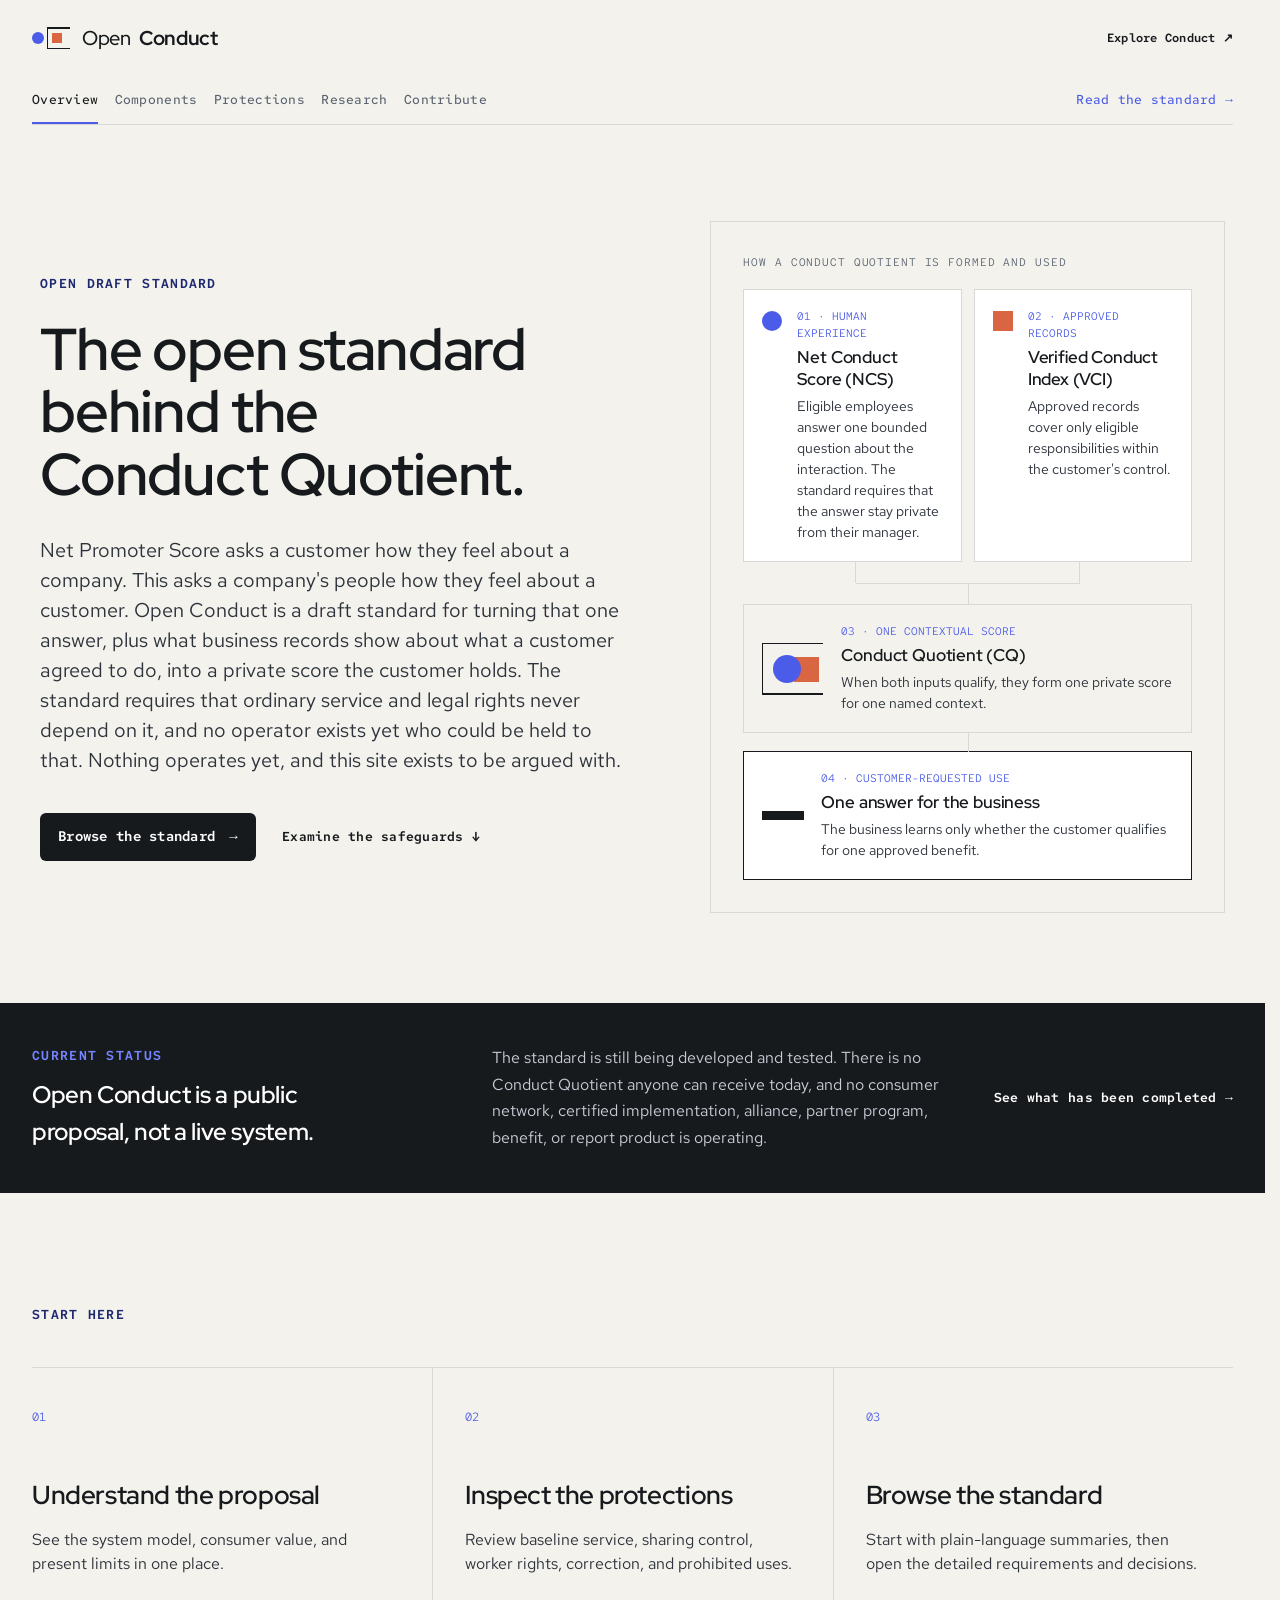
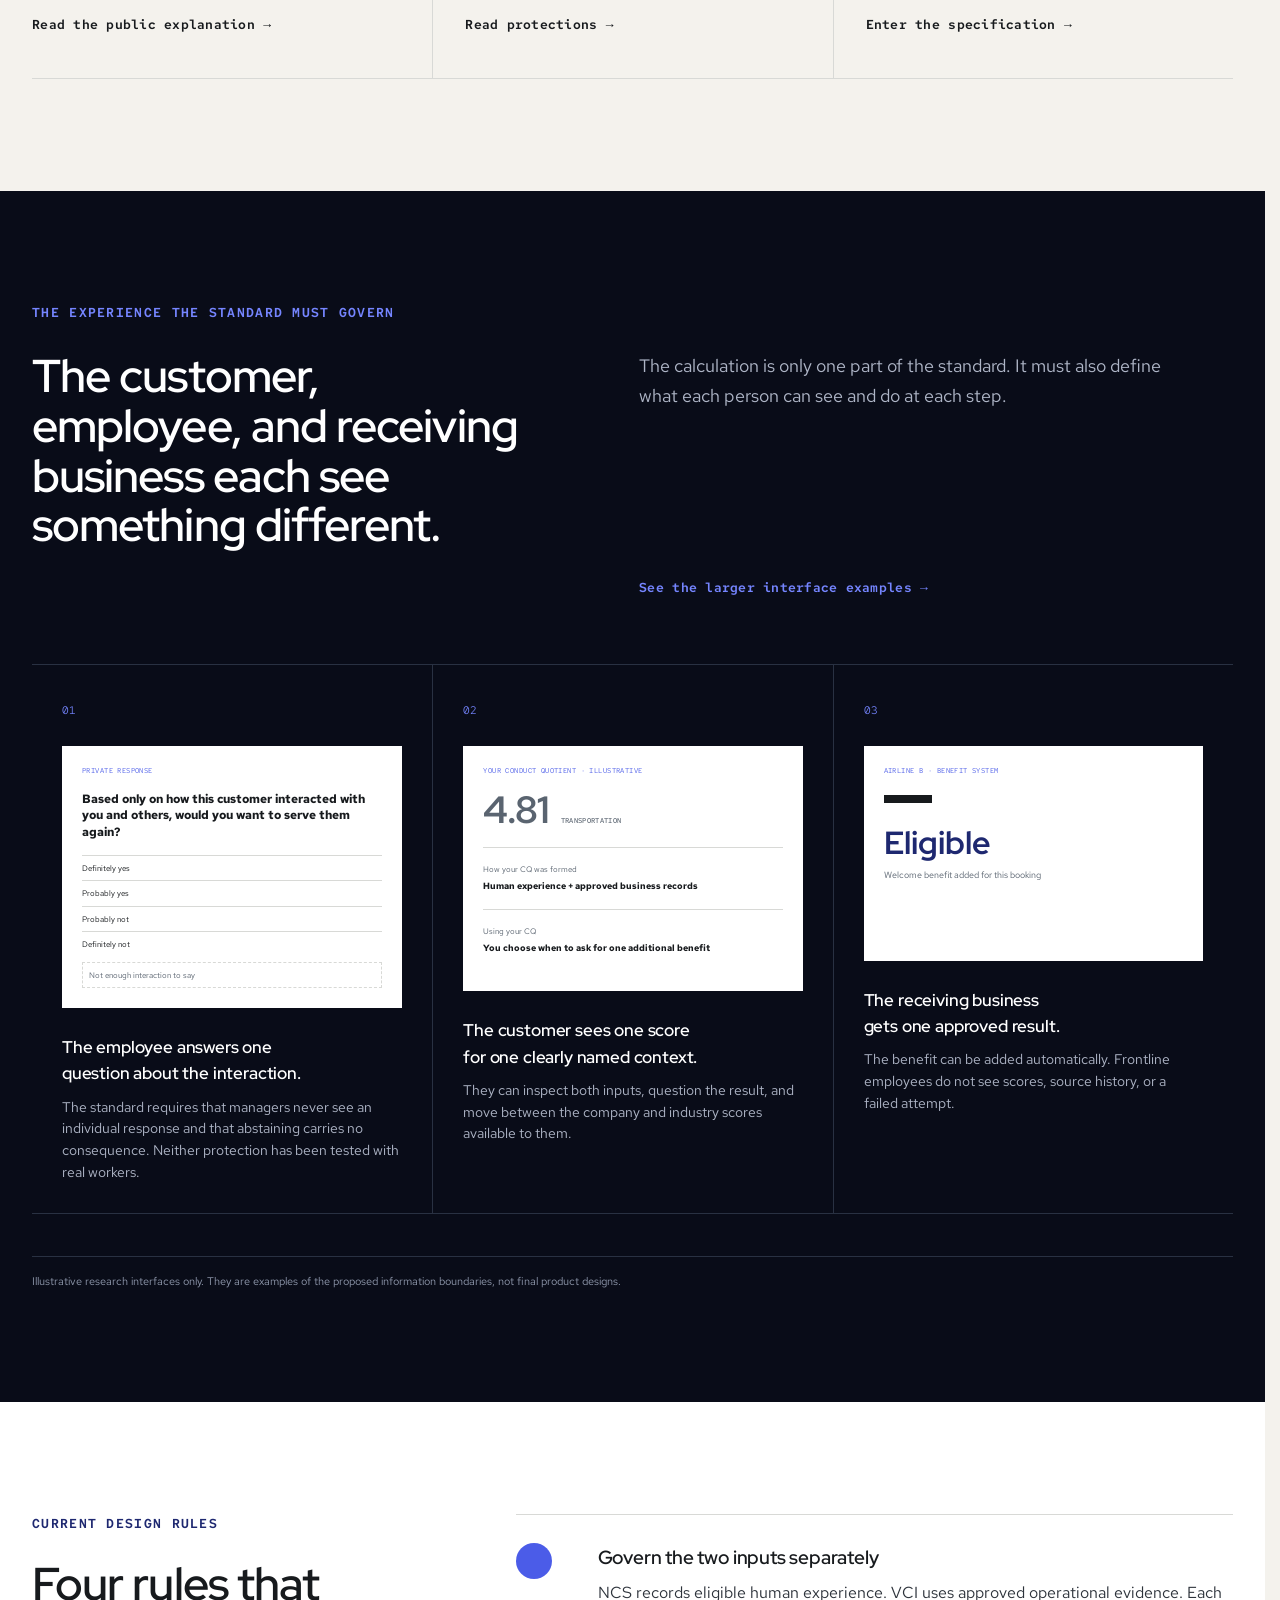
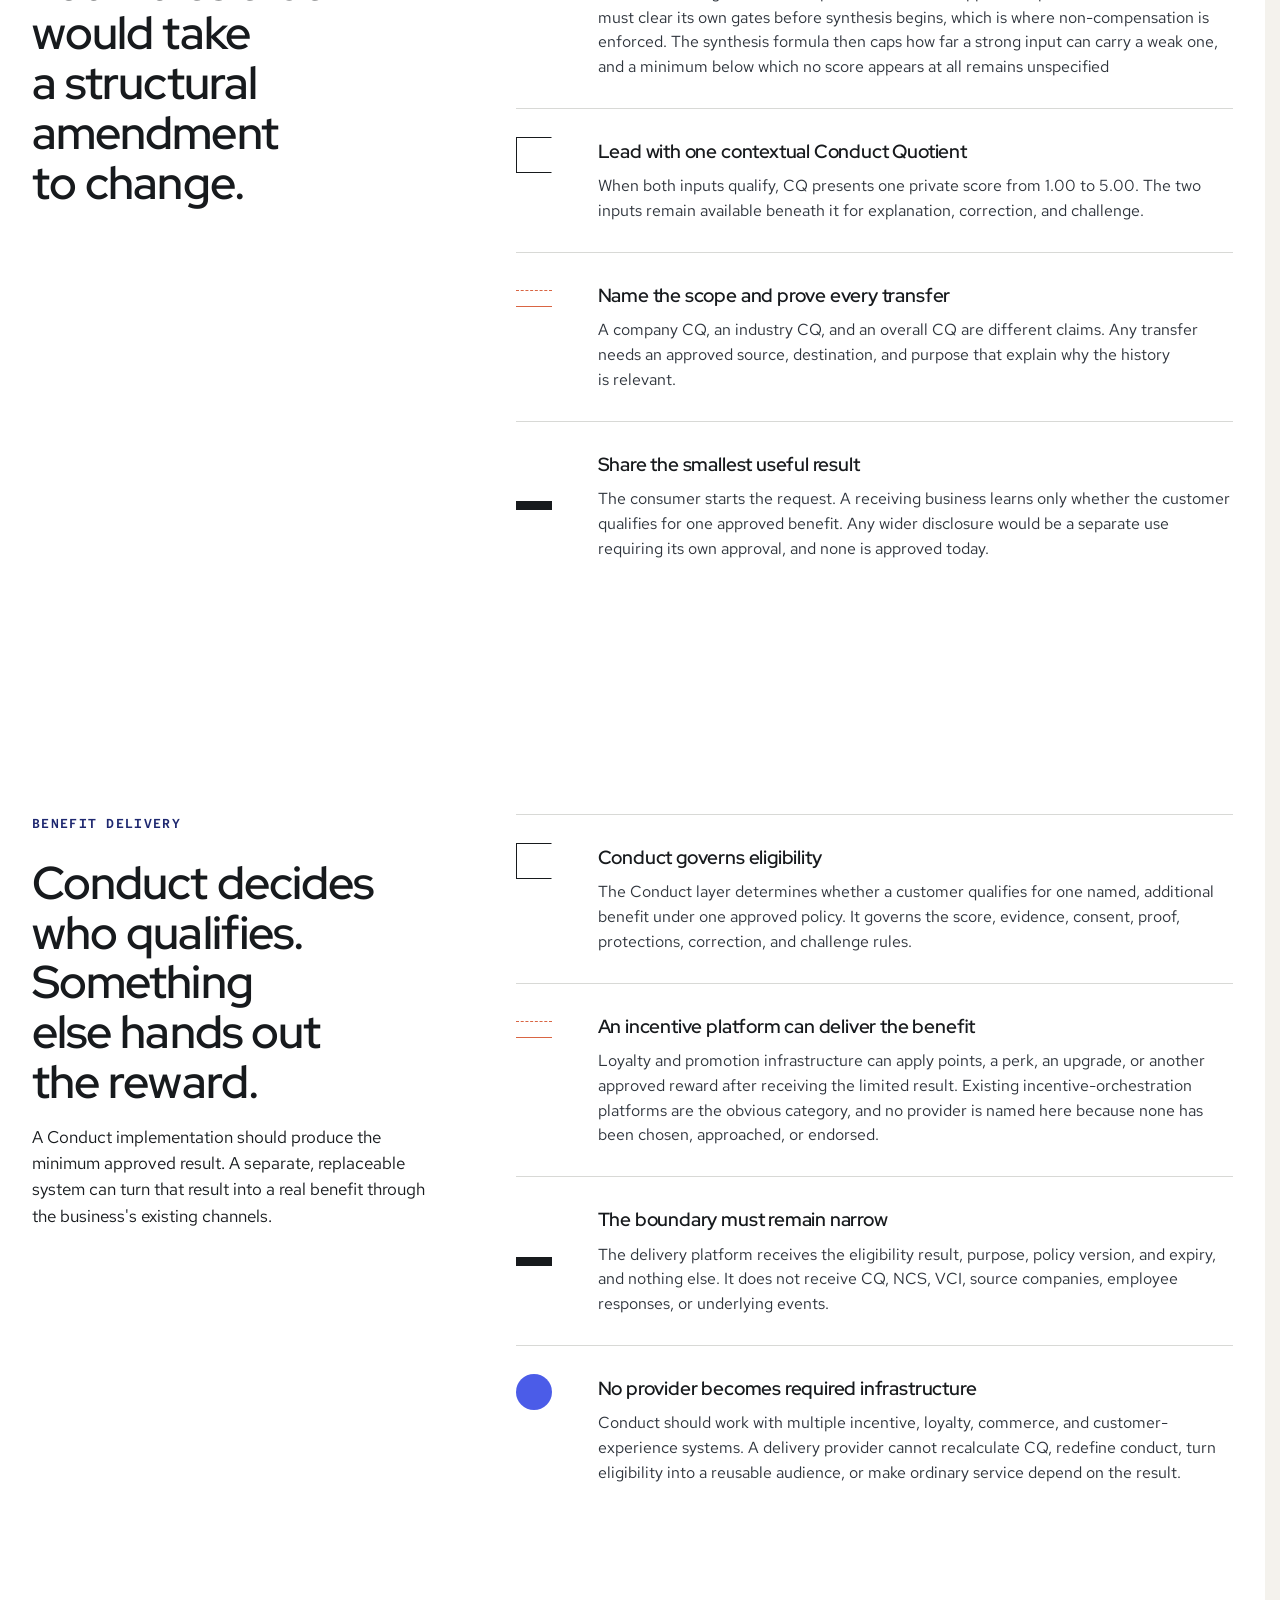
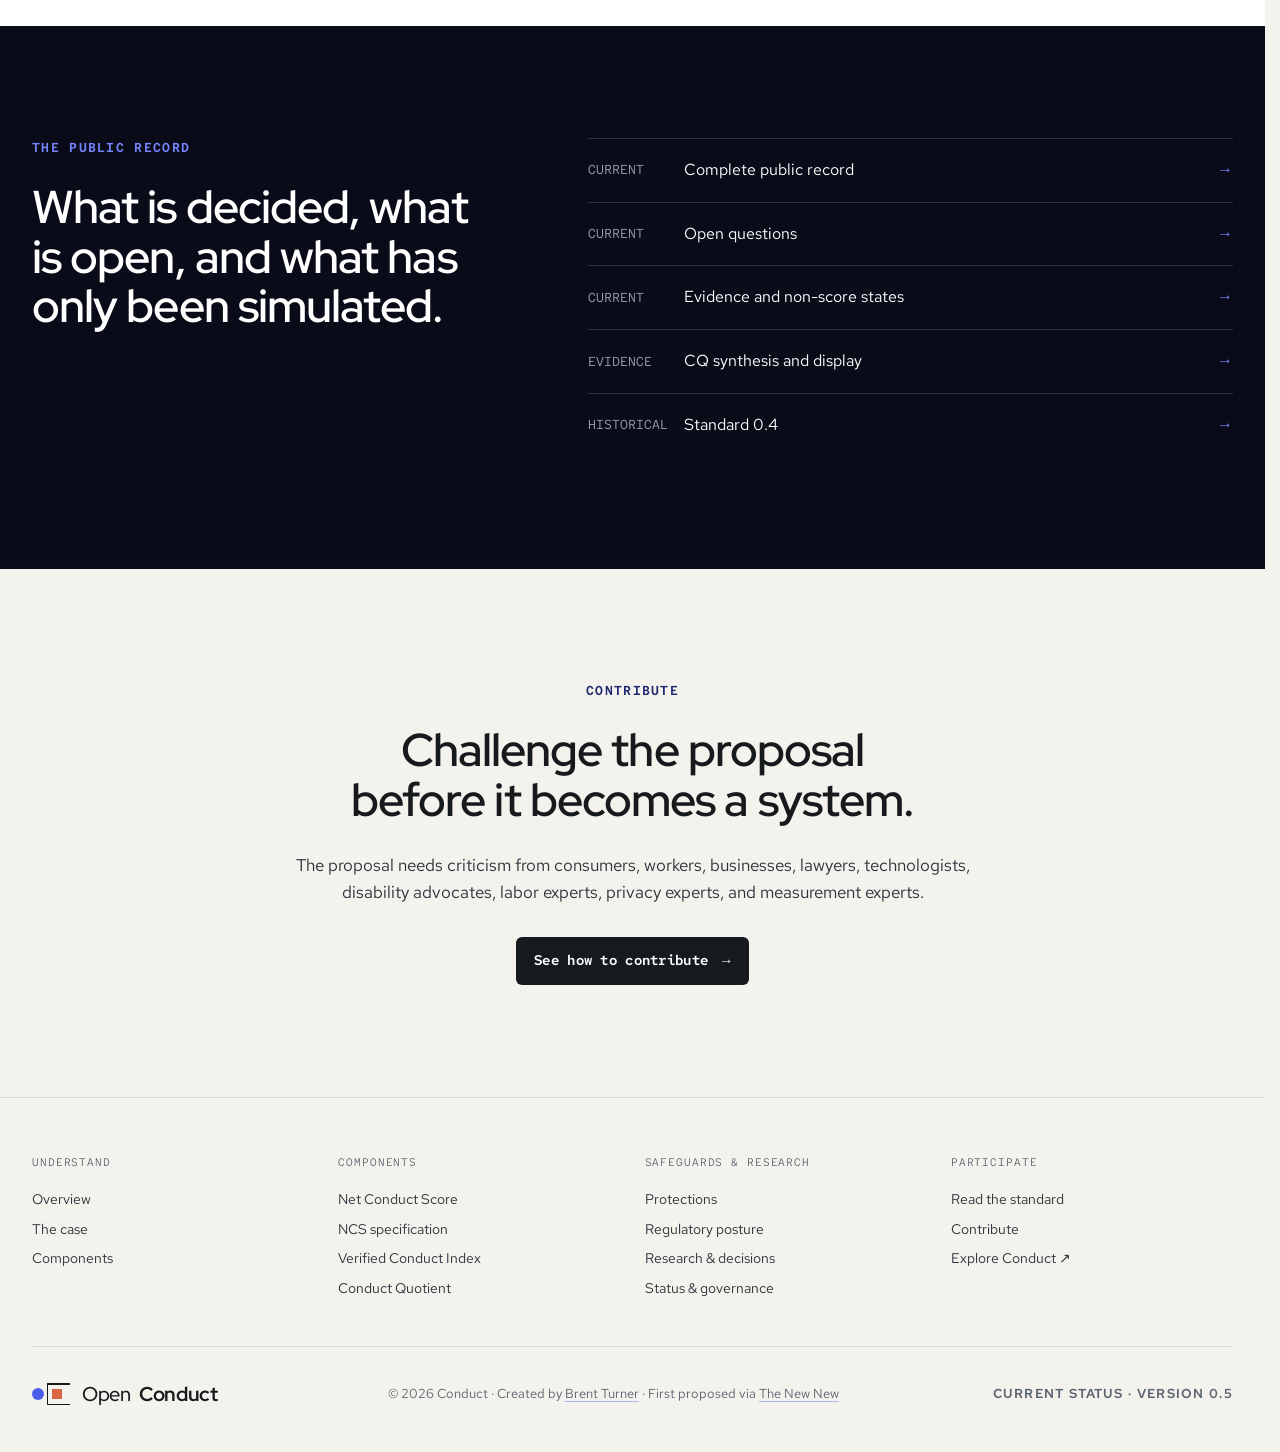
==== index.html @ fd832d00 "tech fixes" ====
<!DOCTYPE html>
<html lang="en">
<head>
  <meta charset="utf-8">
  <meta name="viewport" content="width=device-width, initial-scale=1">
  <title>The Open Standard Behind the Conduct Quotient | Open Conduct</title>
  <meta name="description" content="Inspect the Conduct proposal, protections, decisions, evidence, open questions, and contribution process.">
  <meta name="robots" content="index,follow,max-image-preview:large,max-snippet:-1,max-video-preview:-1">
  <meta name="theme-color" content="#f4f2ed">
  <meta name="color-scheme" content="light dark">
  <link rel="canonical" href="https://openconduct.org/">
  <link rel="stylesheet" href="assets/site.css">
  <link rel="icon" href="favicon.ico" sizes="32x32">
  <link rel="icon" href="favicon.svg" type="image/svg+xml">
  <link rel="apple-touch-icon" href="apple-touch-icon.png">
  <link rel="manifest" href="site.webmanifest">
  <meta property="og:type" content="website">
  <meta property="og:locale" content="en_US">
  <meta property="og:site_name" content="Open Conduct">
  <meta property="og:title" content="The Open Standard Behind the Conduct Quotient | Open Conduct">
  <meta property="og:description" content="Inspect the Conduct proposal, protections, decisions, evidence, open questions, and contribution process.">
  <meta property="og:url" content="https://openconduct.org/">
  <meta property="og:image" content="https://openconduct.org/og.png">
  <meta property="og:image:width" content="1200">
  <meta property="og:image:height" content="630">
  <meta property="og:image:alt" content="Good conduct should count. Conduct and Open Conduct.">
  <meta name="twitter:card" content="summary_large_image">
  <meta name="twitter:title" content="The Open Standard Behind the Conduct Quotient | Open Conduct">
  <meta name="twitter:description" content="Inspect the Conduct proposal, protections, decisions, evidence, open questions, and contribution process.">
  <meta name="twitter:image" content="https://openconduct.org/og.png">
  <script type="application/ld+json">
  {"@context":"https://schema.org","@graph":[{"@type":"WebSite","@id":"https://openconduct.org/#website","url":"https://openconduct.org/","name":"Open Conduct","inLanguage":"en-US"},{"@type":"Person","@id":"https://brentturner.is/#person","name":"Brent Turner","url":"https://brentturner.is/"},{"@type":"WebPage","@id":"https://openconduct.org/#page","url":"https://openconduct.org/","name":"The Open Standard Behind the Conduct Quotient | Open Conduct","description":"Inspect the Conduct proposal, protections, decisions, evidence, open questions, and contribution process.","isPartOf":{"@id":"https://openconduct.org/#website"},"author":{"@id":"https://brentturner.is/#person"},"inLanguage":"en-US","dateModified":"2026-08-22"}]}
  </script>
</head>
<body>
  <main class="open-site">
    <a class="skip-link" href="#open-main">Skip to content</a>
    <header class="open-header">
      <a class="open-wordmark" aria-label="Open Conduct home" href="./"><span class="open-mark" aria-hidden="true"><span class="open-mark-frame"></span><span class="open-mark-circle"></span><span class="open-mark-square"></span></span><span><em>Open</em> Conduct</span></a>
      <div class="open-utility">
        <a href="https://conduct.is/" target="_blank" rel="noopener noreferrer">Explore Conduct <span aria-hidden="true">↗</span></a>
      </div>
      <input type="checkbox" id="nav-toggle" class="nav-toggle" aria-hidden="true">
      <label for="nav-toggle" class="nav-toggle-btn" aria-label="Toggle navigation"><span></span></label>
      <nav class="open-primary-nav" aria-label="Open Conduct navigation">
        <a class="is-active" aria-current="page" href="./">Overview</a><a href="components/">Components</a><a href="protections/">Protections</a><a href="library/">Research</a><a href="contribute/">Contribute</a><a class="nav-spec-link" href="standard/0.5/conduct-quotient/">Read the standard →</a>
      </nav>
    </header>
    <section class="open-hero" id="open-main">
      <div class="open-hero-copy">
        <p class="document-type">OPEN DRAFT STANDARD</p>
        <h1>The open standard behind the Conduct Quotient.</h1>
        <p class="open-lead">Net Promoter Score asks a customer how they feel about a company. This asks a company's people how they feel about a customer. Open Conduct is a draft standard for turning that one answer, plus what business records show about what a customer agreed to do, into a private score the customer holds. The standard requires that ordinary service and legal rights never depend on it, and no operator exists yet who could be held to that. Nothing operates yet, and this site exists to be argued with.</p>
        <div class="open-actions">
          <a class="button button-ink" href="standard/0.5/conduct-quotient/">Browse the standard <span aria-hidden="true">→</span></a><a class="text-action" href="protections/">Examine the safeguards <span aria-hidden="true">↓</span></a>
        </div>
      </div>
      <div class="open-system-map" aria-label="How Net Conduct Score and Verified Conduct Index combine into a Conduct Quotient and a limited business result">
        <p class="system-map-title">HOW A CONDUCT QUOTIENT IS FORMED AND USED</p>
        <div class="system-map-inputs">
          <a href="netconductscore/">
            <span class="map-circle" aria-hidden="true"></span>
            <div>
              <small>01 · HUMAN EXPERIENCE</small>
              <h2>Net Conduct Score (NCS)</h2>
              <p>Eligible employees answer one bounded question about the interaction. The standard requires that the answer stay private from their manager.</p>
            </div>
          </a>
          <a href="verifiedconductindex/">
            <span class="map-square" aria-hidden="true"></span>
            <div>
              <small>02 · APPROVED RECORDS</small>
              <h2>Verified Conduct Index (VCI)</h2>
              <p>Approved records cover only eligible responsibilities within the customer's control.</p>
            </div>
          </a>
        </div>
        <div class="system-map-connector" aria-hidden="true">
          <i></i><i></i><span></span>
        </div>
        <a class="system-map-cq" href="standard/0.5/conduct-quotient/">
          <span class="map-combined-mark" aria-hidden="true"><i></i><b></b></span>
          <div>
            <small>03 · ONE CONTEXTUAL SCORE</small>
            <h2>Conduct Quotient (CQ)</h2>
            <p>When both inputs qualify, they form one private score for one named context.</p>
          </div>
        </a>
        <div class="system-map-proof">
          <span class="map-bar" aria-hidden="true"></span>
          <div>
            <small>04 · CUSTOMER-REQUESTED USE</small>
            <h2>One answer for the business</h2>
            <p>The business learns only whether the customer qualifies for one approved benefit.</p>
          </div>
        </div>
      </div>
    </section>
    <section class="proposal-status">
      <div>
        <p class="document-type">CURRENT STATUS</p>
        <h2>Open Conduct is a public proposal, not a live system.</h2>
      </div>
      <p>The standard is still being developed and tested. There is no Conduct Quotient anyone can receive today, and no consumer network, certified implementation, alliance, partner program, benefit, or report product is operating.</p><a href="#status-detail">See what has been completed <span aria-hidden="true">→</span></a>
    </section>
    <section class="start-paths">
      <p class="document-type">START HERE</p>
      <div class="path-grid">
        <article>
          <span class="path-number">01</span>
          <h2>Understand the proposal</h2>
          <p>See the system model, consumer value, and present limits in one place.</p><a href="https://conduct.is/">Read the public explanation <span aria-hidden="true">→</span></a>
        </article>
        <article>
          <span class="path-number">02</span>
          <h2>Inspect the protections</h2>
          <p>Review baseline service, sharing control, worker rights, correction, and prohibited uses.</p><a href="protections/">Read protections <span aria-hidden="true">→</span></a>
        </article>
        <article>
          <span class="path-number">03</span>
          <h2>Browse the standard</h2>
          <p>Start with plain-language summaries, then open the detailed requirements and decisions.</p><a href="standard/0.5/conduct-quotient/">Enter the specification <span aria-hidden="true">→</span></a>
        </article>
      </div>
    </section>
    <section class="open-experience" id="experience">
      <div class="open-experience-heading">
        <p class="document-type">THE EXPERIENCE THE STANDARD MUST GOVERN</p>
        <h2>The customer, employee, and receiving business each see something different.</h2>
        <p>The calculation is only one part of the standard. It must also define what each person can see and do at each step.</p><a href="https://conduct.is/#experience">See the larger interface examples <span aria-hidden="true">→</span></a>
      </div>
      <div class="experience-contract">
        <article>
          <span class="contract-number">01</span>
          <div class="contract-mini-ui worker-contract">
            <p>PRIVATE RESPONSE</p><strong>Based only on how this customer interacted with you and others, would you want to serve them again?</strong><span>Definitely yes</span><span>Probably yes</span><span>Probably not</span><span>Definitely not</span><span class="contract-abstain">Not enough interaction to say</span>
          </div>
          <h3>The employee answers one question about the interaction.</h3>
          <p>The standard requires that managers never see an individual response and that abstaining carries no consequence. Neither protection has been tested with real workers.</p>
        </article>
        <article>
          <span class="contract-number">02</span>
          <div class="contract-mini-ui consumer-contract">
            <p>YOUR CONDUCT QUOTIENT · ILLUSTRATIVE</p><span class="contract-score">4.81 <small>TRANSPORTATION</small></span>
            <div>
              <span>How your CQ was formed</span><strong>Human experience + approved business records</strong>
            </div>
            <div>
              <span>Using your CQ</span><strong>You choose when to ask for one additional benefit</strong>
            </div>
          </div>
          <h3>The customer sees one score for one clearly named context.</h3>
          <p>They can inspect both inputs, question the result, and move between the company and industry scores available to them.</p>
        </article>
        <article>
          <span class="contract-number">03</span>
          <div class="contract-mini-ui verifier-contract">
            <p>AIRLINE B · BENEFIT SYSTEM</p><i class="mini-proof-bar"></i><strong>Eligible</strong><span>Welcome benefit added for this booking</span>
          </div>
          <h3>The receiving business gets one approved result.</h3>
          <p>The benefit can be added automatically. Frontline employees do not see scores, source history, or a failed attempt.</p>
        </article>
      </div>
      <p class="experience-disclaimer open-disclaimer">Illustrative research interfaces only. They are examples of the proposed information boundaries, not final product designs.</p>
    </section>
    <section class="architecture-section" id="architecture">
      <div class="architecture-heading">
        <p class="document-type">CURRENT DESIGN RULES</p>
        <h2>Four rules that would take a structural amendment to change.</h2>
      </div>
      <div class="architecture-list">
        <article>
          <span class="architecture-symbol symbol-circle" aria-hidden="true"></span>
          <div>
            <h3>Govern the two inputs separately</h3>
            <p>NCS records eligible human experience. VCI uses approved operational evidence. Each must clear its own gates before synthesis begins, which is where non-compensation is enforced. The synthesis formula then caps how far a strong input can carry a weak one, and a minimum below which no score appears at all remains unspecified</p>
          </div>
        </article>
        <article>
          <span class="architecture-symbol symbol-frame" aria-hidden="true"></span>
          <div>
            <h3>Lead with one contextual Conduct Quotient</h3>
            <p>When both inputs qualify, CQ presents one private score from 1.00 to 5.00. The two inputs remain available beneath it for explanation, correction, and challenge.</p>
          </div>
        </article>
        <article>
          <span class="architecture-symbol symbol-transfer" aria-hidden="true"></span>
          <div>
            <h3>Name the scope and prove every transfer</h3>
            <p>A company CQ, an industry CQ, and an overall CQ are different claims. Any transfer needs an approved source, destination, and purpose that explain why the history is relevant.</p>
          </div>
        </article>
        <article>
          <span class="architecture-symbol symbol-bar" aria-hidden="true"></span>
          <div>
            <h3>Share the smallest useful result</h3>
            <p>The consumer starts the request. A receiving business learns only whether the customer qualifies for one approved benefit. Any wider disclosure would be a separate use requiring its own approval, and none is approved today.</p>
          </div>
        </article>
      </div>
    </section>
    <section class="architecture-section benefit-delivery-section" id="benefit-delivery">
      <div class="architecture-heading">
        <p class="document-type">BENEFIT DELIVERY</p>
        <h2>Conduct decides who qualifies. Something else hands out the reward.</h2>
        <p>A Conduct implementation should produce the minimum approved result. A separate, replaceable system can turn that result into a real benefit through the business's existing channels.</p>
      </div>
      <div class="architecture-list">
        <article>
          <span class="architecture-symbol symbol-frame" aria-hidden="true"></span>
          <div>
            <h3>Conduct governs eligibility</h3>
            <p>The Conduct layer determines whether a customer qualifies for one named, additional benefit under one approved policy. It governs the score, evidence, consent, proof, protections, correction, and challenge rules.</p>
          </div>
        </article>
        <article>
          <span class="architecture-symbol symbol-transfer" aria-hidden="true"></span>
          <div>
            <h3>An incentive platform can deliver the benefit</h3>
            <p>Loyalty and promotion infrastructure can apply points, a perk, an upgrade, or another approved reward after receiving the limited result. Existing incentive-orchestration platforms are the obvious category, and no provider is named here because none has been chosen, approached, or endorsed.</p>
          </div>
        </article>
        <article>
          <span class="architecture-symbol symbol-bar" aria-hidden="true"></span>
          <div>
            <h3>The boundary must remain narrow</h3>
            <p>The delivery platform receives the eligibility result, purpose, policy version, and expiry, and nothing else. It does not receive CQ, NCS, VCI, source companies, employee responses, or underlying events.</p>
          </div>
        </article>
        <article>
          <span class="architecture-symbol symbol-circle" aria-hidden="true"></span>
          <div>
            <h3>No provider becomes required infrastructure</h3>
            <p>Conduct should work with multiple incentive, loyalty, commerce, and customer-experience systems. A delivery provider cannot recalculate CQ, redefine conduct, turn eligibility into a reusable audience, or make ordinary service depend on the result.</p>
          </div>
        </article>
      </div>
    </section>
    <section class="open-record" id="research">
      <div>
        <p class="document-type">THE PUBLIC RECORD</p>
        <h2>What is decided, what is open, and what has only been simulated.</h2>
      </div>
      <div class="record-links">
        <a href="library/"><span>Current</span> Complete public record <b>→</b></a><a href="standard/0.5/conduct-quotient/#open-questions"><span>Current</span> Open questions <b>→</b></a><a href="standard/0.5/conduct-quotient/#sufficiency"><span>Current</span> Evidence and non-score states <b>→</b></a><a href="standard/0.5/conduct-quotient/#representation"><span>Evidence</span> CQ synthesis and display <b>→</b></a><a href="standard/0.4/conduct-quotient/"><span>Historical</span> Standard 0.4 <b>→</b></a>
      </div>
    </section>
    <section class="open-contribute" id="contribute">
      <p class="document-type">CONTRIBUTE</p>
      <h2>Challenge the proposal before it becomes a system.</h2>
      <p>The proposal needs criticism from consumers, workers, businesses, lawyers, technologists, disability advocates, labor experts, privacy experts, and measurement experts.</p><a class="button button-ink" href="contribute/">See how to contribute <span aria-hidden="true">→</span></a>
    </section>
    <footer class="open-footer" id="status-detail">
      <nav class="footer-nav" aria-label="Open Conduct pages">
        <div class="footer-nav-group">
          <p>Understand</p>
          <a href="./">Overview</a>
          <a href="case-for-conduct/">The case</a>
          <a href="components/">Components</a>
        </div>
        <div class="footer-nav-group">
          <p>Components</p>
          <a href="netconductscore/">Net Conduct Score</a>
          <a href="standard/0.5/net-conduct-score/">NCS specification</a>
          <a href="verifiedconductindex/">Verified Conduct Index</a>
          <a href="standard/0.5/conduct-quotient/">Conduct Quotient</a>
        </div>
        <div class="footer-nav-group">
          <p>Safeguards &amp; research</p>
          <a href="protections/">Protections</a>
          <a href="regulatory-posture/">Regulatory posture</a>
          <a href="library/">Research &amp; decisions</a>
          <a href="status/">Status &amp; governance</a>
        </div>
        <div class="footer-nav-group">
          <p>Participate</p>
          <a href="standard/0.5/conduct-quotient/">Read the standard</a>
          <a href="contribute/">Contribute</a>
          <a href="https://conduct.is/" target="_blank" rel="noopener noreferrer">Explore Conduct <span aria-hidden="true">↗</span></a>
        </div>
      </nav>
      <div class="footer-meta">
        <div class="open-wordmark">
          <span class="open-mark" aria-hidden="true"><span class="open-mark-frame"></span><span class="open-mark-circle"></span><span class="open-mark-square"></span></span><span><em>Open</em> Conduct</span>
        </div>
        <p class="footer-origin">© 2026 Conduct · Created by <a href="https://brentturner.is">Brent Turner</a> · First proposed via <a href="https://thenewnew.is/p/conduct-quotient-cq-net-conduct-score-ncs">The New New</a></p>
        <p class="footer-version"><a href="status/">CURRENT STATUS</a> · VERSION 0.5</p>
      </div>
    </footer>
  </main>
</body>
</html>
---- assets/site.css ----
/* Self-hosted variable fonts — SIL Open Font License 1.1 */

@font-face {
  font-family: "Red Hat Display";
  font-style: normal;
  font-weight: 300 900;
  font-display: swap;
  src: url("fonts/RedHatDisplay-VF.woff2") format("woff2");
}

@font-face {
  font-family: "Red Hat Display";
  font-style: italic;
  font-weight: 300 900;
  font-display: swap;
  src: url("fonts/RedHatDisplay-Italic-VF.woff2") format("woff2");
}

@font-face {
  font-family: "Red Hat Text";
  font-style: normal;
  font-weight: 300 700;
  font-display: swap;
  src: url("fonts/RedHatText-VF.woff2") format("woff2");
}

@font-face {
  font-family: "Red Hat Text";
  font-style: italic;
  font-weight: 300 700;
  font-display: swap;
  src: url("fonts/RedHatText-Italic-VF.woff2") format("woff2");
}

@font-face {
  font-family: "Red Hat Mono";
  font-style: normal;
  font-weight: 300 700;
  font-display: swap;
  src: url("fonts/RedHatMono-Variable.woff2") format("woff2");
}

@font-face {
  font-family: "Red Hat Mono";
  font-style: italic;
  font-weight: 300 700;
  font-display: swap;
  src: url("fonts/RedHatMono-Italic-Variable.woff2") format("woff2");
}

:root {
  --midnight: #090c18;
  --night-surface: #121725;
  --paper: #f4f2ed;
  --white: #ffffff;
  --ink: #171a1d;
  --quiet-ink: #5a6470;
  --hairline-light: #d8d9d6;
  --hairline-dark: #293142;
  --indigo: #4b5ce8;
  --bright-indigo: #7585ff;
  --coral: #d96543;
  --soft-coral: #ff9a7c;

  /* Extended palette — text on dark backgrounds */
  --muted-light: #c8ccda;
  --muted-medium: #9da5b8;
  --muted-warm: #aeb5c6;
  --muted-body: #c7ccd6;

  /* Extended palette — text on light backgrounds */
  --deep-indigo: #1e2870;
  --deep-coral: #4c2115;
  --spec-body: #2d333b;

  /* Extended palette — backgrounds and accents */
  --indigo-wash: #e5e7f8;
  --warm-paper: #ebe9e3;
  --bright-indigo-hover: #8a98ff;
  --warm-coral-bg: #e57a58;
  --border-dark: #343a46;

  /* Typography */
  --font-display: "Red Hat Display", "Helvetica Neue", Arial, sans-serif;
  --font-text: "Red Hat Text", "Helvetica Neue", Arial, sans-serif;
  --font-mono: "Red Hat Mono", "SFMono-Regular", Consolas, "Liberation Mono", monospace;
  --font-sans: var(--font-text);
  --font-serif: var(--font-display);
  --site-width: 1440px;

  /* Spacing scale — section rhythm */
  --section-sm: 80px;
  --section-md: 112px;
  --section-lg: 140px;
}

* {
  box-sizing: border-box;
}

html {
  scroll-behavior: smooth;
  scrollbar-gutter: stable;
}

body {
  margin: 0;
  background: var(--paper);
  color: var(--ink);
  font-family: var(--font-text);
  font-size: 17px;
  font-feature-settings: "kern" 1, "liga" 1, "calt" 1;
  font-variant-ligatures: common-ligatures contextual;
  line-height: 1.55;
  text-rendering: optimizeLegibility;
  -webkit-font-smoothing: antialiased;
}

h1,
h2,
h3 {
  text-wrap: balance;
  hyphens: none;
}

p,
li {
  text-wrap: pretty;
  hyphens: none;
}

blockquote,
.question-callout {
  hanging-punctuation: first last;
}

a {
  color: inherit;
  text-decoration: none;
}

button,
input {
  font: inherit;
}

.skip-link {
  background: var(--white);
  color: var(--ink);
  left: 16px;
  padding: 10px 14px;
  position: fixed;
  top: -80px;
  z-index: 1000;
}

.skip-link:focus {
  top: 16px;
}

:focus-visible {
  outline: 3px solid var(--bright-indigo);
  outline-offset: 3px;
}

.sr-only {
  clip: rect(0, 0, 0, 0);
  clip-path: inset(50%);
  height: 1px;
  overflow: hidden;
  position: absolute;
  white-space: nowrap;
  width: 1px;
}

.eyebrow,
.document-type,
.mini-label,
.model-number,
.footer-version {
  font-family: var(--font-mono);
  font-size: 13px;
  font-weight: 600;
  letter-spacing: 0.1em;
  margin: 0;
  text-transform: uppercase;
}

.button {
  align-items: center;
  border-radius: 6px;
  display: inline-flex;
  font-family: var(--font-mono);
  font-size: 14px;
  font-weight: 600;
  gap: 14px;
  justify-content: space-between;
  letter-spacing: 0.02em;
  min-height: 48px;
  padding: 0 18px;
  transition: background-color 160ms ease, color 160ms ease, transform 160ms ease;
}

.button:hover {
  transform: translateY(-1px);
}

.button-primary {
  background: var(--bright-indigo);
  color: var(--midnight);
}

.button-primary:hover {
  background: var(--bright-indigo-hover);
}

.button-dark-outline {
  border: 1px solid var(--hairline-dark);
  color: var(--white);
}

.button-dark-outline:hover {
  border-color: var(--bright-indigo);
}

.button-ink {
  background: var(--ink);
  color: var(--white);
}

.button-ink:hover {
  background: var(--indigo);
}

/* Conduct */

.conduct-site {
  background: var(--midnight);
  color: var(--white);
  overflow: hidden;
}

.conduct-nav {
  align-items: center;
  border-bottom: 1px solid var(--hairline-dark);
  display: grid;
  gap: 32px;
  grid-template-columns: 1fr auto 1fr;
  height: 80px;
  margin: 0 auto;
  max-width: var(--site-width);
  padding: 0 40px;
  position: relative;
  z-index: 20;
}

.conduct-brand {
  align-items: center;
  display: inline-flex;
  font-size: 23px;
  font-weight: 800;
  gap: 10px;
  letter-spacing: -0.02em;
  width: max-content;
}

.brand-mark {
  display: inline-block;
  height: 28px;
  position: relative;
  width: 29px;
}

.brand-frame {
  border-left: 2px solid currentColor;
  height: 22px;
  left: 1px;
  position: absolute;
  top: 3px;
  width: 27px;
}

.brand-frame::before,
.brand-frame::after {
  background: currentColor;
  content: "";
  height: 2px;
  left: 0;
  position: absolute;
  width: 25px;
}

.brand-frame::before {
  top: 0;
}

.brand-frame::after {
  bottom: 0;
}

.brand-circle {
  background: var(--bright-indigo);
  border-radius: 50%;
  height: 13px;
  left: 5px;
  position: absolute;
  top: 7.5px;
  width: 13px;
  z-index: 3;
}

.brand-square {
  background: var(--soft-coral);
  height: 12px;
  left: 14px;
  position: absolute;
  top: 8px;
  width: 12px;
  z-index: 2;
}

.conduct-nav nav {
  align-items: center;
  display: flex;
  gap: 28px;
}

.conduct-nav nav a,
.nav-action {
  color: var(--muted-light);
  font-size: 13px;
  font-weight: 500;
  white-space: nowrap;
}

.conduct-nav nav a:hover,
.nav-action:hover {
  color: var(--white);
}

.conduct-mobile-nav { display: none; }

.nav-action {
  justify-self: end;
}

.conduct-hero {
  display: grid;
  grid-template-columns: minmax(0, 0.92fr) minmax(480px, 1.08fr);
  margin: 0 auto;
  max-width: var(--site-width);
  min-height: calc(100vh - 80px);
  min-height: calc(100svh - 80px);
  padding: 88px 40px 96px;
  position: relative;
}

.hero-copy {
  align-self: center;
  max-width: 650px;
  position: relative;
  z-index: 5;
}

.dark-eyebrow {
  color: var(--bright-indigo);
}

.hero-copy h1 {
  font-size: clamp(64px, 6.7vw, 102px);
  font-weight: 700;
  letter-spacing: -0.01em;
  line-height: 1.02;
  margin: 28px 0 32px;
  max-width: 780px;
}

.hero-lead {
  color: var(--muted-light);
  font-size: 20px;
  line-height: 1.55;
  margin: 0;
  max-width: 630px;
}

.hero-actions {
  display: flex;
  flex-wrap: wrap;
  gap: 12px;
  margin-top: 38px;
}

.hero-status {
  border-left: 2px solid var(--soft-coral);
  color: var(--muted-medium);
  font-size: 12px;
  line-height: 1.55;
  margin: 34px 0 0;
  max-width: 500px;
  padding-left: 14px;
}

.hero-geometry {
  align-self: center;
  height: min(700px, 70vw);
  justify-self: stretch;
  min-height: 580px;
  position: relative;
}

.geometry-grid {
  background-image: linear-gradient(var(--hairline-dark) 1px, transparent 1px), linear-gradient(90deg, var(--hairline-dark) 1px, transparent 1px);
  background-size: 48px 48px;
  height: 82%;
  opacity: 0.34;
  position: absolute;
  right: -30%;
  top: 10%;
  transform: perspective(900px) rotateY(-22deg) rotateZ(-8deg);
  width: 110%;
}

.geometry-frame {
  border: 2px solid var(--bright-indigo);
  border-right-color: transparent;
  position: absolute;
}

.geometry-frame-back {
  height: 64%;
  opacity: 0.35;
  right: 3%;
  top: 4%;
  transform: rotate(13deg);
  width: 61%;
}

.geometry-frame-front {
  bottom: 8%;
  height: 64%;
  right: 12%;
  transform: rotate(-7deg);
  width: 60%;
}

.geometry-circle,
.geometry-square {
  box-shadow: 0 26px 70px rgba(0, 0, 0, 0.35);
  position: absolute;
}

.geometry-circle {
  background: var(--bright-indigo);
  border-radius: 50%;
}

.geometry-circle-large {
  height: 220px;
  left: 8%;
  top: 12%;
  width: 220px;
}

.geometry-circle-small {
  background: transparent;
  border: 1px solid var(--soft-coral);
  bottom: 11%;
  height: 74px;
  left: 26%;
  width: 74px;
}

.geometry-square {
  background: var(--coral);
}

.geometry-square-large {
  bottom: 21%;
  height: 190px;
  right: 1%;
  transform: rotate(11deg);
  width: 190px;
}

.geometry-square-small {
  background: var(--night-surface);
  border: 1px solid var(--bright-indigo);
  height: 112px;
  left: 39%;
  top: 28%;
  transform: rotate(-9deg);
  width: 112px;
}

.geometry-proof {
  background: var(--white);
  bottom: 19%;
  height: 18px;
  position: absolute;
  right: 5%;
  transform: rotate(-7deg);
  width: 96px;
}

.geometry-label {
  color: var(--muted-medium);
  font-family: var(--font-mono);
  font-size: 10px;
  letter-spacing: 0.14em;
  position: absolute;
}

.geometry-label-human { left: 9%; top: 7%; }
.geometry-label-record { right: 1%; bottom: 17%; }
.geometry-label-context { right: 30%; top: 0; }
.geometry-label-proof { bottom: 13%; right: 3%; }

@keyframes settle-in {
  0% { opacity: 0; transform: translate3d(18px, -20px, 0) scale(0.96); }
  100% { opacity: 1; }
}

.hero-geometry > * {
  animation: settle-in 680ms cubic-bezier(0.22, 1, 0.36, 1) both;
}

.hero-geometry > :nth-child(3n + 1) { animation-delay: 80ms; }
.hero-geometry > :nth-child(3n + 2) { animation-delay: 160ms; }

.interface-preview-strip {
  background: var(--paper);
  color: var(--ink);
  display: grid;
  gap: 50px;
  grid-template-columns: 0.72fr 1.28fr;
  padding: 66px max(40px, calc((100vw - 1360px) / 2));
}

.interface-preview-strip .eyebrow { color: var(--indigo); }
.interface-preview-strip h2 { font-size: clamp(27px, 2.4vw, 36px); letter-spacing: -0.012em; line-height: 1.15; margin: 16px 0 18px; max-width: 500px; }
.interface-preview-strip > div:first-child > a { color: var(--indigo); font-size: 12px; font-weight: 600; }
.preview-thumbnails { display: grid; gap: 12px; grid-template-columns: repeat(4, 1fr); }
.preview-thumb { background: var(--white); border: 1px solid var(--hairline-light); min-height: 190px; padding: 18px; }
.thumb-label { color: var(--indigo); display: block; font-family: var(--font-mono); font-size: 7px; letter-spacing: 0.07em; margin-bottom: 18px; }
.preview-thumb > strong { display: block; font-size: 13px; line-height: 1.35; }
.customer-thumb p { border-top: 1px solid var(--hairline-light); display: grid; font-size: 8px; gap: 4px; margin: 12px 0 0; padding-top: 10px; }
.customer-thumb p b { color: var(--ink); font-size: 10px; font-weight: 700; }
.thumb-score { display: block; font-size: 29px; font-weight: 700; letter-spacing: -0.035em; line-height: 1; margin-top: 11px; }
.thumb-score small { color: var(--quiet-ink); font-size: 7px; font-weight: 500; letter-spacing: 0; margin-left: 4px; }
.worker-thumb-options { display: grid; gap: 4px; grid-template-columns: 1fr 1fr; margin-top: 13px; }
.worker-thumb-options span { background: var(--paper); font-size: 6.5px; line-height: 1.25; padding: 6px 5px; }
.worker-thumb-options .worker-thumb-abstain { border: 1px dashed var(--hairline-light); color: var(--quiet-ink); grid-column: 1 / -1; }
.choice-thumb > p { color: var(--quiet-ink); font-size: 7px; line-height: 1.5; margin: 11px 0 16px; }
.thumb-button { background: var(--indigo); color: var(--white); display: block; font-size: 7px; font-weight: 600; padding: 8px; text-align: center; }
.business-thumb .mini-proof-bar { background: var(--ink); display: block; height: 6px; margin: 7px 0 18px; width: 38px; }
.business-thumb > strong { color: var(--deep-indigo); font-size: 26px; }
.business-thumb > p { color: var(--quiet-ink); font-size: 8px; margin-top: 6px; }

.section-paper {
  background: var(--paper);
  color: var(--ink);
}

.section-midnight {
  background: var(--midnight);
  color: var(--white);
}

.section-coral {
  background: var(--warm-coral-bg);
  color: var(--midnight);
}

.section-kicker {
  align-items: center;
  display: flex;
  font-family: var(--font-mono);
  font-size: 11px;
  gap: 14px;
  letter-spacing: 0.12em;
  text-transform: uppercase;
}

.section-kicker span {
  align-items: center;
  border: 1px solid currentColor;
  display: inline-flex;
  height: 31px;
  justify-content: center;
  width: 31px;
}

.section-kicker p { margin: 0; }
.section-kicker-dark { color: var(--muted-medium); }

.conduct-problem {
  display: grid;
  gap: 72px 64px;
  grid-template-columns: 220px minmax(0, 1fr);
  padding: 120px max(40px, calc((100vw - 1360px) / 2));
}

.problem-copy h2,
.model-intro h2,
.experience-heading h2,
.proof-copy h2,
.risk-heading h2,
.status-panel h2,
.conduct-contribute h2 {
  font-size: clamp(42px, 4.5vw, 68px);
  font-weight: 700;
  letter-spacing: -0.015em;
  line-height: 1.06;
  margin: 0;
}

.problem-copy p,
.model-intro p,
.experience-heading p,
.proof-copy p,
.risk-heading p,
.status-panel > p:not(.eyebrow),
.conduct-contribute > p:not(.eyebrow) {
  color: var(--quiet-ink);
  font-size: 18px;
  margin: 28px 0 0;
  max-width: 720px;
}

.record-comparison {
  border: 1px solid var(--hairline-light);
  display: grid;
  grid-column: 2;
  grid-template-columns: 1fr 64px 1fr;
  min-height: 320px;
}

.record-column { padding: 42px; }
.record-column ul { list-style: none; margin: 34px 0 0; padding: 0; }
.record-column li { border-top: 1px solid var(--hairline-light); font-size: 19px; padding: 17px 0; }
.existing-record { color: var(--quiet-ink); }
.missing-record { background: var(--white); }
.missing-record .mini-label { color: var(--indigo); }

.record-divider {
  align-items: center;
  border-left: 1px solid var(--hairline-light);
  border-right: 1px solid var(--hairline-light);
  display: flex;
  justify-content: center;
}

.record-divider span {
  background: var(--indigo);
  height: 3px;
  position: relative;
  width: 24px;
}

.record-divider span::after {
  border-right: 2px solid var(--indigo);
  border-top: 2px solid var(--indigo);
  content: "";
  height: 7px;
  position: absolute;
  right: 0;
  top: -3px;
  transform: rotate(45deg);
  width: 7px;
}

.conduct-model,
.experience-section,
.proof-section,
.conduct-risks,
.conduct-status,
.conduct-contribute {
  padding: 120px max(40px, calc((100vw - 1360px) / 2));
}

.model-intro,
.proof-copy,
.risk-heading {
  display: grid;
  gap: 40px;
  grid-template-columns: minmax(0, 1.35fr) minmax(300px, 0.65fr);
  margin: 70px 0 90px 252px;
}

.model-intro p,
.conduct-contribute > p:not(.eyebrow) { color: var(--muted-warm); }

.model-steps {
  border-bottom: 1px solid var(--hairline-dark);
  border-top: 1px solid var(--hairline-dark);
  display: grid;
  grid-template-columns: repeat(3, 1fr);
  margin-left: 252px;
}

.model-step {
  min-height: 470px;
  padding: 42px 36px 48px;
}

.model-step + .model-step { border-left: 1px solid var(--hairline-dark); }

.primitive {
  height: 96px;
  margin-bottom: 58px;
  position: relative;
  width: 96px;
}

.primitive-circle { background: var(--bright-indigo); border-radius: 50%; }
.primitive-square { background: var(--soft-coral); }
.primitive-combined { border-left: 2px solid var(--white); width: 128px; }
.primitive-combined::before, .primitive-combined::after { background: var(--white); content: ""; height: 2px; left: 0; position: absolute; width: 126px; }
.primitive-combined::before { top: 0; }
.primitive-combined::after { bottom: 0; }
.primitive-combined-circle { background: var(--bright-indigo); border-radius: 50%; height: 66px; left: 22px; position: absolute; top: 15px; width: 66px; z-index: 2; }
.primitive-combined-square { background: var(--soft-coral); height: 60px; left: 67px; position: absolute; top: 18px; width: 60px; }
.model-number { color: var(--muted-medium); }
.model-step h3 { font-size: 24px; letter-spacing: -0.015em; margin: 15px 0 18px; }
.model-step p:last-child { color: var(--muted-warm); font-size: 15px; line-height: 1.7; margin: 0; }

.experience-heading {
  display: grid;
  gap: 40px;
  grid-template-columns: minmax(0, 1.35fr) minmax(300px, 0.65fr);
  margin: 70px 0 72px 252px;
}

.experience-grid {
  align-items: start;
  display: grid;
  gap: 20px;
  grid-template-columns: minmax(250px, 1.05fr) minmax(240px, 0.9fr) minmax(240px, 0.9fr) minmax(250px, 1.05fr);
}

.experience-grid > article { min-width: 0; }
.experience-step { align-items: center; border-top: 1px solid var(--hairline-light); display: flex; gap: 12px; margin-bottom: 20px; padding-top: 14px; }
.experience-step span { color: var(--indigo); font-family: var(--font-mono); font-size: 11px; }
.experience-step strong { font-size: 13px; }
.experience-caption { color: var(--quiet-ink); font-size: 12px; line-height: 1.6; margin: 18px 2px 0; }
.experience-disclaimer { border-top: 1px solid var(--hairline-light); color: var(--quiet-ink); font-size: 11px; margin: 42px 0 0; padding-top: 16px; }

.demo-device { background: #222732; border: 1px solid #303746; box-shadow: 0 24px 55px rgba(9, 12, 24, 0.13); color: var(--ink); overflow: hidden; }
.demo-tablet { border-radius: 15px; }
.demo-phone { border-radius: 28px; margin-left: auto; margin-right: auto; max-width: 290px; }
.demo-terminal { border-radius: 9px; }
.demo-toolbar { align-items: center; color: #bbc2d0; display: flex; font-family: var(--font-mono); font-size: 8px; justify-content: space-between; letter-spacing: 0.06em; min-height: 34px; padding: 0 13px; }
.demo-screen { background: var(--white); margin: 0 6px 6px; min-height: 455px; padding: 25px; }
.demo-phone .demo-screen { min-height: 510px; padding: 26px 20px; }
.demo-terminal .demo-screen { min-height: 380px; }
.demo-label { color: var(--indigo); font-family: var(--font-mono); font-size: 9px; letter-spacing: 0.09em; margin: 0 0 15px; }
.worker-screen h3 { font-size: 18px; letter-spacing: -0.01em; line-height: 1.35; margin: 0 0 22px; }
.rating-options { display: grid; gap: 8px; grid-template-columns: 1fr 1fr; }
.rating-options span { align-items: center; border: 1px solid var(--hairline-light); display: flex; font-size: 11px; font-weight: 600; min-height: 52px; padding: 10px 12px; }
.rating-abstain { border: 1px dashed #b8bec8; color: var(--quiet-ink); font-size: 11px; margin-top: 10px; padding: 12px; }
.demo-note { border-top: 1px solid var(--hairline-light); color: var(--quiet-ink); font-size: 9px; line-height: 1.55; margin: 22px 0 0; padding-top: 14px; }

.consumer-screen h3, .overview-screen h3 { font-size: 23px; letter-spacing: -0.015em; margin: 0; }
.demo-subtitle { color: var(--quiet-ink); font-size: 10px; margin: 4px 0 20px; }
.profile-shape { display: block; height: 28px; width: 28px; }
.profile-circle { background: var(--indigo); border-radius: 50%; }
.profile-square { background: var(--coral); }
.context-card { border: 1px solid var(--hairline-light); margin-top: 10px; padding: 12px; }
.context-card-active { border-color: #aab2ff; }
.context-card-title { align-items: center; display: flex; font-size: 10px; justify-content: space-between; margin-bottom: 8px; }
.context-card-title > span { color: var(--indigo); }
.context-card-title > b { font-size: 15px; margin-left: auto; margin-right: 10px; }
.context-card p { align-items: center; border-top: 1px solid var(--hairline-light); display: flex; font-size: 7px; justify-content: space-between; margin: 0; padding: 6px 0 0; }
.context-card p + p { margin-top: 6px; }
.context-card p span { color: var(--quiet-ink); }
.context-card p b { font-weight: 700; }
.context-card-developing p { color: var(--quiet-ink); display: block; }
.cq-score-panel { align-items: end; background: var(--paper); border-left: 3px solid var(--indigo); display: flex; gap: 9px; margin: 13px 0 16px; padding: 13px 14px 12px; }
.cq-score-panel-context { margin-bottom: 10px; }
.cq-score-number { font-size: 44px; letter-spacing: -0.045em; line-height: 0.9; }
.cq-score-panel > span { color: var(--quiet-ink); font-family: var(--font-mono); font-size: 7px; padding-bottom: 3px; text-transform: uppercase; }
.cq-formation { border-top: 1px solid var(--hairline-light); padding: 13px 0 5px; }
.cq-formation > strong { display: block; font-size: 11px; }
.cq-formation > p { color: var(--quiet-ink); font-size: 8px; line-height: 1.45; margin: 4px 0 0; }
.cq-input { align-items: start; border-top: 1px solid var(--hairline-light); display: grid; gap: 11px; grid-template-columns: 26px 1fr; padding: 12px 0; }
.cq-input .profile-shape { height: 21px; width: 21px; }
.cq-input strong { display: block; font-size: 10px; }
.cq-input p { color: var(--quiet-ink); font-size: 8px; line-height: 1.45; margin: 3px 0 0; }
.demo-text-action { color: var(--indigo); font-size: 8px; font-weight: 700; padding: 10px 0 0; text-align: center; }
.plain-dimension { align-items: start; border-top: 1px solid var(--hairline-light); display: grid; gap: 12px; grid-template-columns: 30px 1fr; padding: 17px 0; }
.plain-dimension .profile-shape { height: 25px; width: 25px; }
.plain-dimension small { color: var(--quiet-ink); display: block; font-family: var(--font-mono); font-size: 7px; letter-spacing: 0.04em; }
.plain-dimension strong { display: block; font-size: 18px; letter-spacing: -0.015em; margin-top: 3px; }
.plain-dimension p { color: var(--quiet-ink); font-size: 8px; line-height: 1.5; margin: 4px 0 0; }
.demo-button { background: var(--indigo); border-radius: 4px; color: var(--white); font-size: 10px; font-weight: 700; padding: 12px; text-align: center; }

.proof-bar-large { background: var(--ink); display: block; height: 10px; margin: 16px 0 24px; width: 64px; }
.proof-screen h3 { color: var(--deep-indigo); font-size: 36px; letter-spacing: -0.025em; margin: 0; }
.proof-screen > p:not(.demo-label) { color: var(--quiet-ink); font-size: 12px; line-height: 1.55; margin: 7px 0 21px; }
.proof-screen dl { border-top: 1px solid var(--hairline-light); margin: 0 0 24px; }
.proof-screen dl div { border-bottom: 1px solid var(--hairline-light); display: grid; gap: 10px; grid-template-columns: 72px 1fr; padding: 10px 0; }
.proof-screen dt { color: var(--quiet-ink); font-family: var(--font-mono); font-size: 8px; }
.proof-screen dd { font-size: 9px; margin: 0; }
.benefit-complete { align-items: center; background: var(--indigo-wash); color: var(--deep-indigo); display: flex; font-size: 11px; gap: 9px; margin-top: 20px; padding: 12px; }
.benefit-complete span { align-items: center; background: var(--indigo); border-radius: 50%; color: var(--white); display: inline-flex; height: 18px; justify-content: center; width: 18px; }

.proof-flow {
  counter-reset: proof-flow;
  display: grid;
  grid-template-columns: repeat(4, 1fr);
  list-style: none;
  margin: 10px 0 0 252px;
  padding: 0;
}

.proof-flow li {
  border-top: 1px solid var(--hairline-light);
  min-height: 260px;
  padding: 42px 28px 30px 0;
  position: relative;
}

.proof-flow li:not(:last-child)::after {
  background: var(--hairline-light);
  content: "";
  height: 1px;
  position: absolute;
  right: 0;
  top: 70px;
  width: calc(100% - 72px);
}

.flow-node { display: block; height: 56px; margin-bottom: 38px; position: relative; width: 56px; z-index: 2; }
.flow-circle { background: var(--indigo); border-radius: 50%; }
.flow-trigger { border: 1px solid var(--indigo); }
.flow-trigger::after { background: var(--coral); content: ""; height: 10px; left: 22px; position: absolute; top: 22px; width: 10px; }
.flow-bar { align-items: center; display: flex; }
.flow-bar::before { background: var(--indigo); content: ""; height: 13px; width: 56px; }
.flow-open { border: 1px solid var(--ink); border-right-color: transparent; }
.proof-flow strong { display: block; font-size: 17px; }
.proof-flow p { color: var(--quiet-ink); font-size: 14px; margin: 9px 0 0; max-width: 210px; }

.risk-heading p { color: var(--deep-coral); }
.risk-list { list-style: none; margin: 0 0 0 252px; padding: 0; }
.risk-list li { border-top: 1px solid rgba(9, 12, 24, 0.25); display: grid; gap: 34px; grid-template-columns: 64px 1fr; padding: 32px 0; }
.risk-list > li > span { font-family: var(--font-mono); font-size: 12px; }
.risk-list h3 { font-size: 24px; letter-spacing: -0.015em; margin: 0 0 8px; }
.risk-list p { color: var(--deep-coral); margin: 0; }

.conduct-status { padding-bottom: 150px; padding-top: 150px; }
.status-panel { border: 1px solid var(--hairline-light); margin-left: 252px; padding: 64px; }
.status-panel .eyebrow { color: var(--indigo); margin-bottom: 28px; }
.status-panel h2 { max-width: 850px; }
.status-links { border-top: 1px solid var(--hairline-light); display: flex; gap: 44px; margin-top: 48px; padding-top: 24px; }
.status-links a { color: var(--indigo); font-size: 14px; font-weight: 600; }

.conduct-contribute { align-items: end; display: grid; gap: 34px 64px; grid-template-columns: 1fr auto; }
.conduct-contribute .eyebrow { grid-column: 1 / -1; }
.conduct-contribute h2 { max-width: 850px; }
.conduct-contribute > p:not(.eyebrow) { grid-column: 1; max-width: 640px; }
.conduct-contribute .button { grid-column: 2; grid-row: 2 / 4; }

.conduct-footer {
  align-items: center;
  background: var(--midnight);
  border-top: 1px solid var(--hairline-dark);
  color: var(--muted-medium);
  display: grid;
  gap: 28px;
  grid-template-columns: 0.75fr 1.5fr 0.75fr;
  padding: 48px max(40px, calc((100vw - 1360px) / 2));
}

.conduct-footer .conduct-brand { color: var(--white); }
.conduct-footer p { justify-self: center; }
.footer-origin { font-size: 11px; line-height: 1.6; margin: 0; text-align: center; }
.footer-origin a { color: inherit; text-decoration: underline; text-decoration-color: rgba(117, 133, 255, 0.55); text-underline-offset: 3px; }
.footer-origin a:hover { color: var(--white); }
.conduct-footer > div { display: flex; gap: 24px; justify-self: end; }
.conduct-footer > div a { font-size: 12px; }

/* Open Conduct landing */

.open-site {
  background: var(--paper);
  color: var(--ink);
  min-height: 100vh;
}

.open-header {
  align-items: center;
  display: flex;
  flex-wrap: wrap;
  justify-content: space-between;
  padding: 0 max(32px, calc((100vw - 1360px) / 2));
  position: relative;
}

.open-header > .open-wordmark,
.open-header > .open-utility {
  height: 76px;
  display: flex;
  align-items: center;
}

.open-wordmark {
  align-items: center;
  display: flex;
  font-family: var(--font-display);
  font-size: 20px;
  font-style: normal;
  font-weight: 700;
  gap: 12px;
  letter-spacing: -0.015em;
}

.open-wordmark em {
  color: inherit;
  font-family: inherit;
  font-size: 1em;
  font-style: normal;
  font-weight: 500;
  letter-spacing: inherit;
  margin-right: 0.22em;
  text-transform: none;
  vertical-align: baseline;
}

.open-mark {
  display: inline-block;
  height: 26px;
  position: relative;
  width: 38px;
}

.open-mark-frame { border-left: 1.5px solid var(--ink); height: 22px; left: 15px; position: absolute; top: 2px; width: 23px; }
.open-mark-frame::before, .open-mark-frame::after { background: var(--ink); content: ""; height: 1.5px; left: 0; position: absolute; width: 22px; }
.open-mark-frame::before { top: 0; }
.open-mark-frame::after { bottom: 0; }
.open-mark-circle { background: var(--indigo); border-radius: 50%; height: 12px; left: 0; position: absolute; top: 7px; width: 12px; }
.open-mark-square { background: var(--coral); height: 10px; left: 20px; position: absolute; top: 8px; width: 10px; }

.open-utility { align-items: center; display: flex; gap: 22px; }
.open-utility > a { font-family: var(--font-mono); font-size: 12px; font-weight: 600; letter-spacing: 0.02em; }
.version-chip { background: var(--indigo-wash); color: var(--deep-indigo); font-family: var(--font-mono); font-size: 11px; letter-spacing: 0.08em; padding: 7px 9px; }

.search-field {
  align-items: center;
  background: var(--white);
  border: 1px solid var(--hairline-light);
  border-radius: 3px;
  display: flex;
  height: 38px;
  padding: 0 9px 0 12px;
  width: 270px;
}

.search-field input { background: transparent; border: 0; color: var(--ink); font-family: var(--font-text); font-size: 14px; min-width: 0; outline: 0; width: 100%; }
.search-field kbd, .docs-search kbd { background: var(--paper); border: 1px solid var(--hairline-light); border-radius: 3px; color: var(--quiet-ink); font-family: var(--font-mono); font-size: 11px; padding: 2px 5px; white-space: nowrap; }

.open-primary-nav {
  border-bottom: 1px solid var(--hairline-light);
  display: flex;
  gap: clamp(12px, 1.3vw, 18px);
  order: 10;
  width: 100%;
}

.open-primary-nav a { border-bottom: 2px solid transparent; color: var(--quiet-ink); font-family: var(--font-mono); font-size: 13px; font-weight: 500; letter-spacing: 0.02em; padding: 14px 0 12px; white-space: nowrap; }
.open-primary-nav a:hover, .open-primary-nav .is-active { border-color: var(--indigo); color: var(--ink); }
.nav-spec-link { margin-left: auto; color: var(--indigo) !important; border-bottom-color: transparent !important; font-family: var(--font-mono); font-size: 12px; font-weight: 600; letter-spacing: 0.02em; }
.nav-spec-link:hover { color: var(--deep-indigo) !important; }

/* Mobile hamburger toggle */
.nav-toggle { display: none; }
.nav-toggle-btn {
  align-items: center;
  background: none;
  border: 0;
  cursor: pointer;
  display: none;
  height: 44px;
  justify-content: center;
  padding: 0;
  width: 44px;
}
.nav-toggle-btn span {
  background: var(--ink);
  border-radius: 1px;
  display: block;
  height: 2px;
  position: relative;
  transition: background 200ms ease;
  width: 20px;
}
.nav-toggle-btn span::before,
.nav-toggle-btn span::after {
  background: var(--ink);
  border-radius: 1px;
  content: "";
  height: 2px;
  left: 0;
  position: absolute;
  transition: transform 200ms ease;
  width: 20px;
}
.nav-toggle-btn span::before { top: -6px; }
.nav-toggle-btn span::after { top: 6px; }

/* Open state */
.nav-toggle:checked ~ .nav-toggle-btn span { background: transparent; }
.nav-toggle:checked ~ .nav-toggle-btn span::before { top: 0; transform: rotate(45deg); }
.nav-toggle:checked ~ .nav-toggle-btn span::after { top: 0; transform: rotate(-45deg); }
.nav-toggle:checked ~ .open-primary-nav { display: flex; }

.open-hero {
  display: grid;
  gap: 72px;
  grid-template-columns: minmax(0, 1fr) minmax(480px, 0.86fr);
  margin: 0 auto;
  max-width: var(--site-width);
  min-height: 660px;
  padding: 96px 40px 90px;
}

.open-hero-copy { align-self: center; max-width: 760px; }
.document-type { color: var(--deep-indigo); }
.open-hero h1 { font-family: var(--font-display); font-size: clamp(50px, 4.6vw, 70px); font-weight: 600; letter-spacing: -0.02em; line-height: 1.06; margin: 24px 0 30px; }
.open-lead { color: var(--spec-body); font-family: var(--font-text); font-size: 20px; line-height: 1.5; margin: 0; max-width: 640px; }
.open-actions { align-items: center; display: flex; gap: 26px; margin-top: 38px; }
.text-action { font-family: var(--font-mono); font-size: 13px; font-weight: 600; letter-spacing: 0.02em; }

.open-system-map { align-self: center; border: 1px solid var(--hairline-light); hyphens: none; min-height: 520px; padding: 32px; }
.system-map-title { color: var(--quiet-ink); font-family: var(--font-mono); font-size: 11px; letter-spacing: 0.08em; margin: 0 0 18px; }
.system-map-inputs { display: grid; gap: 12px; grid-template-columns: 1fr 1fr; }
.system-map-inputs a, .system-map-inputs article, .system-map-cq, .system-map-proof { align-items: start; background: var(--white); border: 1px solid var(--hairline-light); color: inherit; display: grid; gap: 13px; padding: 18px; text-decoration: none; transition: border-color 150ms ease, box-shadow 150ms ease; }
.system-map-inputs a, .system-map-inputs article { grid-template-columns: 22px 1fr; min-height: 128px; }
.open-system-map small { color: var(--indigo); display: block; font-family: var(--font-mono); font-size: 11px; margin-bottom: 5px; }
.open-system-map h2 { font-family: var(--font-display); font-size: 17px; font-weight: 600; letter-spacing: -0.01em; line-height: 1.25; margin: 0; }
.open-system-map p:not(.system-map-title) { color: var(--spec-body); font-family: var(--font-text); font-size: 14px; hyphens: none; line-height: 1.5; margin: 6px 0 0; }
.open-system-map a:hover { border-color: var(--indigo); box-shadow: 0 2px 12px rgba(75, 92, 232, 0.08); }
.open-system-map a:hover h2 { text-decoration: underline; text-decoration-color: var(--indigo); text-underline-offset: 3px; }
.map-circle { background: var(--indigo); border-radius: 50%; height: 20px; margin-top: 3px; width: 20px; }
.map-square { background: var(--coral); height: 20px; margin-top: 3px; width: 20px; }
.system-map-connector { display: grid; grid-template-columns: 1fr 1fr; height: 42px; position: relative; }
.system-map-connector::after { background: var(--hairline-light); content: ""; height: 1px; left: 25%; position: absolute; top: 50%; width: 50%; }
.system-map-connector i { border-left: 1px solid var(--hairline-light); height: 50%; justify-self: center; width: 1px; }
.system-map-connector span { border-left: 1px solid var(--hairline-light); bottom: 0; height: 50%; left: 50%; position: absolute; width: 1px; }
.system-map-cq { align-items: center; background: var(--paper); grid-template-columns: 66px 1fr; min-height: 116px; }
.map-combined-mark { border-left: 1.5px solid var(--ink); display: block; height: 52px; margin-top: 1px; position: relative; width: 62px; }
.map-combined-mark::before, .map-combined-mark::after { background: var(--ink); content: ""; height: 1.5px; left: 0; position: absolute; width: 60px; }
.map-combined-mark::before { top: 0; }
.map-combined-mark::after { bottom: 0; }
.map-combined-mark i { background: var(--indigo); border-radius: 50%; height: 28px; left: 10px; position: absolute; top: 12px; width: 28px; z-index: 2; }
.map-combined-mark b { background: var(--coral); height: 25px; left: 31px; position: absolute; top: 14px; width: 25px; }
.system-map-proof { align-items: center; border-color: var(--ink); grid-template-columns: 46px 1fr; margin-top: 18px; min-height: 92px; position: relative; }
.system-map-proof::before { border-left: 1px solid var(--hairline-light); content: ""; height: 19px; left: 50%; position: absolute; top: -19px; }
.map-bar { background: var(--ink); height: 9px; width: 42px; }

.proposal-status {
  align-items: center;
  background: var(--ink);
  color: var(--white);
  display: grid;
  gap: 44px;
  grid-template-columns: 1fr 1.1fr auto;
  padding: 42px max(32px, calc((100vw - 1360px) / 2));
}

.proposal-status .document-type { color: var(--bright-indigo); }
.proposal-status h2 { font-family: var(--font-display); font-size: 24px; font-weight: 600; letter-spacing: -0.015em; margin: 9px 0 0; }
.proposal-status > p { color: var(--muted-body); font-family: var(--font-text); font-size: 16px; line-height: 1.65; margin: 0; }
.proposal-status > a { font-family: var(--font-mono); font-size: 13px; font-weight: 600; letter-spacing: 0.02em; white-space: nowrap; }

.start-paths,
.open-experience,
.architecture-section,
.open-record,
.open-contribute {
  padding: 112px max(32px, calc((100vw - 1360px) / 2));
}

.path-grid { border-bottom: 1px solid var(--hairline-light); border-top: 1px solid var(--hairline-light); display: grid; grid-template-columns: repeat(3, 1fr); margin-top: 42px; }
.path-grid article { min-height: 310px; padding: 34px 32px 34px 0; }
.path-grid article + article { border-left: 1px solid var(--hairline-light); padding-left: 32px; }
.path-number { color: var(--indigo); font-family: var(--font-mono); font-size: 12px; }
.path-grid h2 { font-family: var(--font-display); font-size: 26px; font-weight: 600; letter-spacing: -0.015em; line-height: 1.2; margin: 52px 0 16px; }
.path-grid p { color: var(--spec-body); font-family: var(--font-text); font-size: 16px; line-height: 1.55; max-width: 350px; }
.path-grid a { display: inline-block; font-family: var(--font-mono); font-size: 13px; font-weight: 600; letter-spacing: 0.02em; margin-top: 22px; }

.open-experience { background: var(--midnight); color: var(--white); }
.open-experience-heading { display: grid; gap: 28px 70px; grid-template-columns: 0.95fr 1.05fr; }
.open-experience-heading .document-type { color: var(--bright-indigo); grid-column: 1 / -1; }
.open-experience-heading h2 { font-family: var(--font-display); font-size: clamp(40px, 3.6vw, 56px); font-weight: 600; letter-spacing: -0.02em; line-height: 1.08; margin: 0; }
.open-experience-heading > p:not(.document-type) { color: var(--muted-warm); font-family: var(--font-text); font-size: 18px; line-height: 1.65; margin: 0; max-width: 560px; }
.open-experience-heading > a { color: var(--bright-indigo); font-family: var(--font-mono); font-size: 13px; font-weight: 600; letter-spacing: 0.02em; grid-column: 2; }
.experience-contract { border-bottom: 1px solid var(--hairline-dark); border-top: 1px solid var(--hairline-dark); display: grid; grid-template-columns: repeat(3, 1fr); margin-top: 66px; }
.experience-contract > article { padding: 30px; }
.experience-contract > article + article { border-left: 1px solid var(--hairline-dark); }
.contract-number { color: var(--bright-indigo); font-family: var(--font-mono); font-size: 11px; }
.contract-mini-ui { background: var(--white); color: var(--ink); margin: 24px 0 26px; min-height: 215px; padding: 20px; }
.contract-mini-ui > p { color: var(--indigo); font-family: var(--font-mono); font-size: 7px; letter-spacing: 0.06em; margin: 0 0 14px; }
.worker-contract > strong { display: block; font-size: 12px; line-height: 1.4; margin-bottom: 14px; }
.worker-contract > span { border-top: 1px solid var(--hairline-light); display: block; font-size: 8px; padding: 6px 0; }
.worker-contract > .contract-abstain { border: 1px dashed var(--hairline-light); color: var(--quiet-ink); margin-top: 5px; padding: 6px; }
.consumer-contract > div { border-top: 1px solid var(--hairline-light); display: grid; gap: 5px; padding: 15px 0; }
.contract-score { display: block; font-family: var(--font-display); font-size: 38px !important; font-weight: 700; letter-spacing: -0.03em; line-height: 1; margin-bottom: 18px; }
.contract-score small { color: var(--quiet-ink); font-family: var(--font-mono); font-size: 7px; font-weight: 500; letter-spacing: 0.05em; margin-left: 5px; }
.mini-circle { background: var(--indigo); border-radius: 50%; }
.mini-square { background: var(--coral); }
.consumer-contract span { color: var(--quiet-ink); font-size: 8px; }
.consumer-contract strong { font-size: 9px; }
.verifier-contract .mini-proof-bar { background: var(--ink); display: block; height: 8px; margin: 18px 0 24px; width: 48px; }
.verifier-contract > strong { color: var(--deep-indigo); display: block; font-family: var(--font-display); font-size: 32px; font-weight: 700; line-height: 1; }
.verifier-contract > span { color: var(--quiet-ink); display: block; font-size: 9px; margin-top: 10px; }
.experience-contract h3 { font-family: var(--font-display); font-size: 17px; font-weight: 600; letter-spacing: -0.01em; margin: 0 0 10px; }
.experience-contract article > p { color: var(--muted-warm); font-size: 14px; line-height: 1.55; margin: 0; }
.open-disclaimer { border-color: var(--hairline-dark); color: #8f98ac; margin-left: 0; }

.architecture-section { background: var(--white); display: grid; gap: 80px; grid-template-columns: minmax(0, 0.72fr) minmax(500px, 1.28fr); }
.architecture-heading h2,
.open-record h2,
.open-contribute h2 { font-family: var(--font-display); font-size: clamp(40px, 3.6vw, 56px); font-weight: 600; letter-spacing: -0.02em; line-height: 1.08; margin: 24px 0 0; }
.architecture-list article { border-top: 1px solid var(--hairline-light); display: grid; gap: 26px; grid-template-columns: 56px 1fr; padding: 28px 0; }
.architecture-list h3 { font-family: var(--font-display); font-size: 19px; font-weight: 600; letter-spacing: -0.01em; margin: 0 0 8px; }
.architecture-list p { color: var(--spec-body); font-family: var(--font-text); font-size: 16px; line-height: 1.55; margin: 0; }
.architecture-symbol { height: 36px; width: 36px; }
.symbol-circle { background: var(--indigo); border-radius: 50%; }
.symbol-frame { border: 1.5px solid var(--ink); border-right-color: transparent; }
.symbol-transfer { border-bottom: 1.5px solid var(--coral); border-top: 1.5px dashed var(--coral); height: 17px; margin-top: 9px; }
.symbol-bar { align-self: center; background: var(--ink); height: 9px; width: 36px; }

.open-record { background: var(--midnight); color: var(--white); display: grid; gap: 80px; grid-template-columns: 0.85fr 1.15fr; }
.open-record .document-type { color: var(--bright-indigo); }
.record-links a { align-items: center; border-top: 1px solid var(--hairline-dark); display: grid; font-size: 16px; gap: 18px; grid-template-columns: 78px 1fr auto; padding: 19px 0; }
.record-links span { color: var(--muted-medium); font-family: var(--font-mono); font-size: 13px; text-transform: uppercase; }
.record-links b { color: var(--bright-indigo); font-weight: 400; }

.open-contribute { border-bottom: 1px solid var(--hairline-light); text-align: center; }
.open-contribute h2 { margin-left: auto; margin-right: auto; max-width: 760px; }
.open-contribute > p:not(.document-type) { color: var(--spec-body); font-family: var(--font-text); margin: 28px auto 32px; max-width: 680px; }

.open-footer { padding: 0 max(32px, calc((100vw - 1360px) / 2)) 42px; }
.footer-nav { border-bottom: 1px solid var(--hairline-light); display: grid; gap: 24px; grid-template-columns: repeat(4, 1fr); padding: 56px 0 42px; }
.footer-nav-group p { color: var(--quiet-ink); font-family: var(--font-mono); font-size: 11px; letter-spacing: 0.08em; margin: 0 0 14px; text-transform: uppercase; }
.footer-nav-group a { color: var(--spec-body); display: block; font-family: var(--font-text); font-size: 14px; line-height: 1.4; padding: 5px 0; }
.footer-nav-group a:hover { color: var(--ink); }
.footer-meta { align-items: center; display: grid; gap: 24px; grid-template-columns: 0.7fr 1.5fr 0.8fr; padding-top: 32px; }
.footer-meta > p { color: var(--quiet-ink); font-family: var(--font-text); font-size: 13px; justify-self: center; margin: 0; }
.open-footer .footer-origin a:hover { color: var(--ink); }
.footer-meta .footer-version { justify-self: end; }
/* Legacy compat for pages with flat footer (docs, 404) */
.open-footer > p { color: var(--quiet-ink); font-family: var(--font-text); font-size: 13px; margin: 0; }
.open-footer .footer-version { justify-self: end; }

/* Components page */

.component-visual { align-items: center; display: flex; gap: 24px; justify-content: center; padding: 72px 0; }
.component-visual-circle { align-items: center; background: var(--indigo); border-radius: 50%; display: flex; height: 100px; justify-content: center; width: 100px; }
.component-visual-square { align-items: center; background: var(--coral); display: flex; height: 96px; justify-content: center; width: 96px; }
.component-visual-circle span,
.component-visual-square span { color: var(--white); font-family: var(--font-mono); font-size: 11px; letter-spacing: 0.04em; text-align: center; }
.component-visual-combined { align-items: center; display: flex; gap: 0; position: relative; }
.component-visual-combined .map-combined-mark { height: 80px; width: 96px; }
.component-visual-combined .map-combined-mark::before,
.component-visual-combined .map-combined-mark::after { width: 94px; }
.component-visual-combined .map-combined-mark i { height: 44px; left: 14px; top: 18px; width: 44px; }
.component-visual-combined .map-combined-mark b { height: 40px; left: 48px; top: 20px; width: 40px; }
.component-card-visual .component-visual-combined .map-combined-mark { height: 100px; width: 120px; }
.component-card-visual .component-visual-combined .map-combined-mark::before,
.component-card-visual .component-visual-combined .map-combined-mark::after { width: 118px; }
.component-card-visual .component-visual-combined .map-combined-mark i { height: 55px; left: 18px; top: 22px; width: 55px; }
.component-card-visual .component-visual-combined .map-combined-mark b { height: 50px; left: 60px; top: 25px; width: 50px; }
.component-visual-label { color: var(--quiet-ink); font-family: var(--font-mono); font-size: 11px; letter-spacing: 0.04em; margin-top: 10px; text-align: center; }
.component-visual-arrow { color: var(--hairline-light); font-size: 32px; }

.component-card { display: grid; gap: 48px; grid-template-columns: 1fr 1fr; margin-top: 56px; }
.component-card-copy { max-width: 520px; }
.component-card-copy h2 { font-family: var(--font-display); font-size: clamp(30px, 3.4vw, 44px); font-weight: 600; letter-spacing: -0.02em; line-height: 1.08; margin: 20px 0 28px; }
.component-card-copy p { color: var(--spec-body); font-family: var(--font-text); font-size: 17px; line-height: 1.55; margin: 0 0 16px; }
.component-card-visual { align-items: center; display: flex; flex-direction: column; gap: 28px; justify-content: center; padding: 48px 32px; }
.component-card-visual-indigo { background: var(--indigo-wash); }
.component-card-visual-coral { background: #f5e0d9; }
.component-card-visual-combined { background: var(--warm-paper); }

.editorial-ink .component-card-copy p { color: var(--muted-body); }
.editorial-ink .component-card-copy .text-action { color: var(--bright-indigo); }

.response-choices { display: flex; flex-direction: column; gap: 6px; width: 100%; max-width: 320px; }
.response-choices span { background: var(--white); border: 1px solid var(--hairline-light); font-family: var(--font-text); font-size: 13px; padding: 10px 14px; }
.response-choices .choice-abstain { border-style: dashed; color: var(--quiet-ink); font-size: 12px; }

.eligibility-gates { display: flex; flex-wrap: wrap; gap: 8px; max-width: 300px; }
.eligibility-gates span { border: 1px solid var(--coral); color: var(--deep-coral); font-family: var(--font-mono); font-size: 12px; letter-spacing: 0.02em; padding: 7px 12px; }

.cq-display { align-items: center; display: flex; flex-direction: column; gap: 12px; }
.cq-display-score { color: var(--ink); font-family: var(--font-display); font-size: 48px; font-weight: 600; letter-spacing: -0.02em; }
.cq-display-context { color: var(--quiet-ink); font-family: var(--font-mono); font-size: 11px; letter-spacing: 0.08em; text-transform: uppercase; }

.sequence-steps { display: grid; gap: 0; grid-template-columns: repeat(3, 1fr); margin-top: 56px; }
.sequence-steps article { border: 1px solid var(--hairline-light); padding: 32px; }
.sequence-steps article + article { border-left: 0; }
.sequence-steps span { color: var(--indigo); font-family: var(--font-mono); font-size: 13px; }
.sequence-steps h3 { font-family: var(--font-display); font-size: 20px; font-weight: 600; letter-spacing: -0.01em; margin: 18px 0 12px; }
.sequence-steps p { color: var(--spec-body); font-family: var(--font-text); font-size: 14px; line-height: 1.55; margin: 0; }
.sequence-clarification { border-top: 1px solid var(--hairline-light); color: var(--quiet-ink); font-family: var(--font-text); font-size: 14px; line-height: 1.55; margin: 42px 0 0; max-width: 760px; padding-top: 20px; }

.destination-cards { display: grid; gap: 18px; grid-template-columns: repeat(3, 1fr); margin-top: 56px; }
.destination-cards a { background: var(--white); border: 1px solid var(--hairline-light); display: block; min-height: 200px; padding: 30px; }
.destination-cards a:hover { border-color: var(--indigo); }
.destination-cards strong { display: block; font-family: var(--font-display); font-size: 18px; font-weight: 600; margin-bottom: 6px; }
.destination-cards span { color: var(--quiet-ink); display: block; font-family: var(--font-text); font-size: 13px; margin-bottom: 28px; }
.destination-cards b { color: var(--indigo); display: block; font-family: var(--font-mono); font-size: 12px; }

/* Specification */

.docs-site { background: var(--paper); color: var(--ink); min-height: 100vh; }
.docs-header { align-items: center; background: var(--paper); border-bottom: 1px solid var(--hairline-light); display: flex; gap: 18px; height: 64px; padding: 0 22px; position: sticky; top: 0; z-index: 50; }
.docs-wordmark { align-items: center; display: flex; font-family: var(--font-display); font-size: 16px; font-weight: 700; gap: 9px; letter-spacing: -0.01em; white-space: nowrap; }
.docs-wordmark em { color: inherit; font-family: inherit; font-size: 1em; font-style: normal; font-weight: 500; letter-spacing: inherit; margin-right: 0.22em; text-transform: none; vertical-align: baseline; }
.docs-mark { display: inline-block; height: 22px; position: relative; width: 32px; }
.docs-mark::before { border-bottom: 1.5px solid var(--ink); border-left: 1.5px solid var(--ink); border-top: 1.5px solid var(--ink); content: ""; height: 18px; left: 12px; position: absolute; top: 2px; width: 19px; }
.docs-mark i { background: var(--indigo); border-radius: 50%; height: 9px; left: 0; position: absolute; top: 6.5px; width: 9px; }
.docs-mark b { background: var(--coral); height: 8px; left: 16px; position: absolute; top: 7px; width: 8px; }
.docs-divider { background: var(--hairline-light); height: 25px; width: 1px; }
.version-button { background: transparent; border: 0; color: var(--quiet-ink); cursor: pointer; font-family: var(--font-mono); font-size: 11px; font-weight: 600; letter-spacing: 0.04em; }
.docs-search { align-items: center; background: var(--white); border: 1px solid var(--hairline-light); border-radius: 3px; display: flex; font-size: 14px; gap: 9px; height: 38px; margin: 0 auto; max-width: 470px; padding: 0 8px 0 12px; width: 38vw; }
.docs-search input { background: transparent; border: 0; font-family: var(--font-text); font-size: 14px; min-width: 0; outline: 0; width: 100%; }
.docs-header nav { display: flex; gap: 18px; }
.docs-header nav a { color: var(--quiet-ink); font-family: var(--font-mono); font-size: 13px; font-weight: 500; letter-spacing: 0.02em; }

.docs-layout { display: grid; grid-template-columns: 250px minmax(0, 820px) 220px; justify-content: center; margin: 0 auto; max-width: 1460px; min-height: calc(100vh - 64px); }
.docs-sidebar { border-right: 1px solid var(--hairline-light); padding: 26px 20px 60px; }
.sidebar-overview { display: block; font-family: var(--font-mono); font-size: 11px; font-weight: 600; letter-spacing: 0.04em; margin-bottom: 32px; }
.sidebar-group { margin-top: 28px; }
.sidebar-group p, .page-toc > p { color: var(--quiet-ink); font-family: var(--font-mono); font-size: 11px; letter-spacing: 0.12em; margin: 0 0 10px; }
.sidebar-group a { border-left: 2px solid transparent; color: var(--quiet-ink); display: block; font-size: 14px; margin-left: -12px; padding: 7px 10px; }
.sidebar-group a:hover { color: var(--ink); }
.sidebar-group .is-current { background: var(--indigo-wash); border-color: var(--indigo); color: var(--deep-indigo); font-weight: 600; }

.spec-article { background: var(--white); border-right: 1px solid var(--hairline-light); padding: 30px 64px 80px; }
.breadcrumbs { align-items: center; color: var(--quiet-ink); display: flex; font-family: var(--font-mono); font-size: 11px; gap: 8px; letter-spacing: 0.02em; }
.breadcrumbs strong { color: var(--ink); font-weight: 600; }
.spec-title-block { border-bottom: 1px solid var(--hairline-light); padding: 52px 0 44px; }
.spec-status-row { align-items: center; color: var(--quiet-ink); display: flex; flex-wrap: wrap; font-family: var(--font-mono); font-size: 11px; gap: 12px; letter-spacing: 0.08em; }
.status-badge { padding: 5px 7px; }
.status-badge.current { background: var(--indigo-wash); color: var(--deep-indigo); }
.spec-title-block h1 { font-family: var(--font-display); font-size: 46px; font-weight: 600; letter-spacing: -0.02em; line-height: 1.08; margin: 21px 0 18px; }
.spec-dek { color: var(--quiet-ink); font-family: var(--font-text); font-size: 18px; line-height: 1.55; margin: 0; max-width: 650px; }

.plain-summary { background: var(--paper); border-left: 3px solid var(--indigo); margin: 40px 0 54px; padding: 28px 30px; }
.plain-summary h2 { font-family: var(--font-display); font-size: 26px; font-weight: 600; letter-spacing: -0.012em; margin: 10px 0 17px; }
.plain-summary > p:not(.document-type) { color: var(--spec-body); font-family: var(--font-text); font-size: 15px; line-height: 1.7; margin: 12px 0 0; }

.spec-section { border-top: 1px solid var(--hairline-light); display: grid; gap: 24px; grid-template-columns: 50px 1fr; padding: 46px 0; }
.section-number { color: var(--indigo); font-family: var(--font-mono); font-size: 11px; padding-top: 9px; }
.spec-section h2 { font-family: var(--font-display); font-size: 28px; font-weight: 600; letter-spacing: -0.015em; margin: 0 0 20px; }
.spec-section p { color: var(--spec-body); font-family: var(--font-text); font-size: 16px; line-height: 1.75; }
.normative-rule { border: 1px solid var(--hairline-light); margin-top: 25px; padding: 20px 22px; }
.normative-rule span { color: var(--indigo); font-family: var(--font-mono); font-size: 11px; letter-spacing: 0.08em; }
.normative-rule p { color: var(--ink); font-weight: 600; margin: 10px 0 0; }

.spec-figure { align-items: center; border: 1px solid var(--hairline-light); display: grid; gap: 18px; grid-template-columns: 1fr 1fr 1.3fr 1fr; margin-top: 28px; min-height: 230px; padding: 36px 28px; position: relative; }
.spec-figure::before { background: var(--hairline-light); content: ""; height: 1px; left: 10%; position: absolute; top: 50%; width: 80%; }
.figure-input, .figure-output { align-items: center; background: var(--white); display: flex; flex-direction: column; gap: 12px; padding: 7px; position: relative; text-align: center; z-index: 2; }
.figure-input i { display: block; height: 36px; width: 36px; }
.input-human i { background: var(--indigo); border-radius: 50%; }
.input-record i { background: var(--coral); }
.figure-input span, .figure-output span, .figure-context > span { font-family: var(--font-mono); font-size: 11px; font-weight: 600; }
.figure-input small, .figure-context small { color: var(--quiet-ink); font-family: var(--font-text); font-size: 11px; font-weight: 400; }
.figure-context { align-items: center; align-self: stretch; background: var(--paper); border: 1px solid var(--ink); border-right-color: transparent; display: flex; flex-direction: column; justify-content: center; position: relative; text-align: center; z-index: 2; }
.figure-context small { line-height: 1.5; margin-top: 10px; }
.figure-context-score > strong { font-family: var(--font-display); font-size: 34px; font-weight: 700; letter-spacing: -0.03em; line-height: 1; margin-top: 8px; }
.figure-context-score small { margin-top: 5px; }
.figure-output i { background: var(--ink); display: block; height: 8px; width: 42px; }
.figure-output span { font-size: 11px; line-height: 1.45; }
.figure-caption { color: var(--quiet-ink) !important; font-size: 11px !important; margin: 12px 0 0 !important; }
.figure-caption span { color: var(--ink); font-family: var(--font-mono); margin-right: 8px; }
.formula-block { background: var(--paper); border-left: 3px solid var(--indigo); margin: 28px 0 24px; padding: 22px 24px; }
.formula-block code { background: var(--white); border: 1px solid var(--hairline-light); display: block; font-family: var(--font-mono); font-size: 12px; line-height: 1.6; margin: 12px 0; overflow-x: auto; padding: 13px 15px; }
.formula-block > p:last-child { font-size: 12px; margin-bottom: 0; }
.sidebar-history { border-top: 1px solid var(--hairline-light); margin-top: 25px; padding-top: 18px; }
.sidebar-history p { color: var(--quiet-ink); font-family: var(--font-mono); font-size: 11px; letter-spacing: 0.08em; margin: 0 0 8px; }
.sidebar-history a { font-size: 11px; }
.historical-notice { background: #fff2ec; border-left: 3px solid var(--coral); margin: 28px 0 8px; padding: 18px 20px; }
.historical-notice > strong { display: block; font-size: 14px; }
.historical-notice p { color: #4b4140; font-size: 12px; line-height: 1.6; margin: 6px 0 8px; }
.historical-notice a { color: var(--indigo); font-size: 11px; font-weight: 600; }
.status-badge.historical { background: #f4d6ca; color: #713521; }

.spec-section table { border-collapse: collapse; font-size: 14px; margin-top: 26px; width: 100%; }
.spec-section th { color: var(--quiet-ink); font-family: var(--font-mono); font-size: 13px; letter-spacing: 0.06em; text-align: left; }
.spec-section th, .spec-section td { border-bottom: 1px solid var(--hairline-light); padding: 13px 10px; }
.spec-section th:first-child, .spec-section td:first-child { padding-left: 0; }
.table-status { background: var(--paper); font-family: var(--font-mono); font-size: 13px; padding: 4px 6px; }

.question-list { border-top: 1px solid var(--hairline-light); }
.question-list details { border-bottom: 1px solid var(--hairline-light); }
.question-list summary { align-items: start; cursor: pointer; display: grid; font-size: 15px; gap: 14px; grid-template-columns: 60px 1fr auto; list-style: none; padding: 20px 0; }
.question-list summary::-webkit-details-marker { display: none; }
.question-list span { color: var(--indigo); font-family: var(--font-mono); font-size: 13px; }
.question-list summary strong { font-weight: 500; }
.question-list b { font-size: 20px; font-weight: 400; line-height: 0.8; transition: transform 160ms ease; }
.question-list details[open] b { transform: rotate(45deg); }
.question-list details > div { background: var(--paper); border-left: 2px solid var(--indigo); margin: 0 0 18px 60px; padding: 18px 20px; }
.question-list details > div p { font-size: 15px; line-height: 1.6; margin: 0 0 10px; }
.question-list details > div a { color: var(--indigo); font-size: 13px; font-weight: 600; }

.spec-footer-nav { border-top: 1px solid var(--hairline-light); display: grid; gap: 20px; grid-template-columns: 1fr 1fr; margin-top: 20px; padding-top: 30px; }
.spec-footer-nav a { border: 1px solid var(--hairline-light); padding: 18px; }
.spec-footer-nav a:last-child { text-align: right; }
.spec-footer-nav span { color: var(--quiet-ink); display: block; font-family: var(--font-mono); font-size: 13px; margin-bottom: 6px; }
.spec-footer-nav strong { font-size: 15px; }

.page-toc { padding: 32px 22px; }
.page-toc a { border-left: 1px solid var(--hairline-light); color: var(--quiet-ink); display: block; font-family: var(--font-mono); font-size: 11px; padding: 6px 0 6px 12px; }
.page-toc a:hover, .page-toc .is-active { border-color: var(--indigo); color: var(--ink); }
.page-toc hr { border: 0; border-top: 1px solid var(--hairline-light); margin: 22px 0; }

.docs-footer { align-items: center; border-top: 1px solid var(--hairline-light); display: flex; font-family: var(--font-mono); font-size: 11px; justify-content: space-between; padding: 22px max(24px, calc((100vw - 1410px) / 2)); }
.docs-footer p { color: var(--quiet-ink); font-family: var(--font-text); margin: 0; }
.docs-footer p a { text-decoration: underline; text-decoration-color: var(--hairline-light); text-underline-offset: 3px; }
.docs-footer > a { color: var(--indigo); font-family: var(--font-mono); font-weight: 600; letter-spacing: 0.02em; }

/* Shared editorial pages */

.open-library-link { border: 1px solid var(--hairline-light); border-radius: 3px; color: var(--ink) !important; font-family: var(--font-mono); font-size: 12px; font-weight: 600; letter-spacing: 0.02em; padding: 9px 12px; }
.open-editorial-site .open-footer { border-top: 1px solid var(--hairline-light); }
.editorial-hero { padding: 104px max(32px, calc((100vw - 1360px) / 2)) 92px; }
.editorial-hero h1 { font-family: var(--font-display); font-size: clamp(50px, 5.8vw, 84px); font-weight: 600; letter-spacing: -0.025em; line-height: 1.0; margin: 26px 0 34px; max-width: 1050px; }
.editorial-hero > p:not(.document-type) { color: var(--spec-body); font-family: var(--font-text); font-size: 20px; line-height: 1.5; margin: 0; max-width: 800px; }
.editorial-actions { align-items: center; display: flex; gap: 26px; margin-top: 38px; }
.editorial-status { align-items: start; background: var(--ink); color: var(--white); display: grid; gap: 28px; grid-template-columns: 180px 1fr; padding: 28px max(32px, calc((100vw - 1360px) / 2)); }
.editorial-status strong { color: var(--bright-indigo); font-family: var(--font-mono); font-size: 11px; letter-spacing: 0.1em; }
.editorial-status p { color: var(--muted-body); font-family: var(--font-text); font-size: 14px; margin: 0; max-width: 820px; }
.editorial-section { padding: 112px max(32px, calc((100vw - 1360px) / 2)); }
.editorial-section + .editorial-section { border-top: 1px solid var(--hairline-light); }
.editorial-heading { max-width: 900px; }
.editorial-heading h2 { font-family: var(--font-display); font-size: clamp(36px, 4.4vw, 62px); font-weight: 600; letter-spacing: -0.02em; line-height: 1.06; margin: 20px 0 0; }
.editorial-heading > p:not(.document-type) { color: var(--spec-body); font-family: var(--font-text); font-size: 18px; line-height: 1.5; margin: 25px 0 0; max-width: 760px; }
.editorial-soft { background: var(--warm-paper); }
.editorial-ink { background: var(--ink); color: var(--white); }
.editorial-ink .document-type { color: var(--bright-indigo); }
.editorial-ink .editorial-heading > p:not(.document-type), .editorial-ink .two-column-copy p { color: var(--muted-body); }
.section-lead { color: var(--spec-body); font-family: var(--font-text); font-size: 19px; line-height: 1.5; margin: 34px 0 0; max-width: 760px; }
.fine-print { border-top: 1px solid var(--hairline-light); color: var(--quiet-ink); font-size: 11px; margin: 28px 0 0; padding-top: 16px; }
.two-column-copy { display: grid; gap: 48px; grid-template-columns: 1fr 1fr; margin-top: 52px; }
.two-column-copy p { color: var(--spec-body); font-family: var(--font-text); font-size: 18px; line-height: 1.5; margin: 0; }
.promise-grid { display: grid; grid-template-columns: repeat(3, 1fr); margin-top: 60px; }
.promise-grid article { border: 1px solid var(--hairline-light); min-height: 260px; padding: 30px; }
.promise-grid article:nth-child(n + 4) { border-top: 0; }
.promise-grid article + article { border-left: 0; }
.promise-grid article:nth-child(4) { border-left: 1px solid var(--hairline-light); }
.promise-grid span, .process-grid span, .lifecycle-grid > article > span, .horizon-grid > article > span { color: var(--indigo); font-family: var(--font-mono); font-size: 11px; }
.promise-grid h3, .rights-split h3, .process-grid h3, .lifecycle-grid h3, .horizon-grid h3 { font-family: var(--font-display); font-size: 21px; font-weight: 600; letter-spacing: -0.015em; margin: 24px 0 12px; }
.promise-grid p, .rights-split p, .process-grid p, .lifecycle-grid p, .horizon-grid p { color: var(--spec-body); font-family: var(--font-text); font-size: 15px; line-height: 1.55; margin: 0; }
.rights-split { display: grid; gap: 24px; grid-template-columns: 1fr 1fr; margin-top: 56px; }
.rights-split article { background: var(--white); border: 1px solid var(--hairline-light); padding: 38px; }
.rights-split h3 { margin-top: 30px; }
.rights-split p + p { margin-top: 14px; }
.prohibited-list { border-top: 1px solid var(--hairline-light); margin-top: 58px; }
.prohibited-list article { border-bottom: 1px solid var(--hairline-light); display: grid; gap: 34px; grid-template-columns: 80px 1fr; padding: 30px 0; }
.prohibited-list > article > span { color: var(--indigo); font-family: var(--font-mono); }
.prohibited-list h3 { font-family: var(--font-display); font-size: 21px; font-weight: 600; margin: 0 0 7px; }
.prohibited-list p { color: var(--quiet-ink); font-family: var(--font-text); margin: 0; }
.editorial-cta { background: var(--coral); color: var(--ink); padding: 96px max(32px, calc((100vw - 1360px) / 2)); }
.editorial-cta .document-type { color: var(--ink); }
.editorial-cta h2 { font-family: var(--font-display); font-size: clamp(36px, 4.6vw, 64px); font-weight: 600; letter-spacing: -0.02em; line-height: 1.04; margin: 20px 0; max-width: 900px; }
.editorial-cta > p:not(.document-type) { font-family: var(--font-text); font-size: 17px; margin: 0 0 30px; max-width: 760px; }
.editorial-cta .button-ink:hover { background: var(--midnight); }
.question-callout { border: 0; border-left: 6px solid var(--indigo); color: var(--ink); font-family: var(--font-display); font-size: clamp(28px, 3.6vw, 46px); font-weight: 500; line-height: 1.2; margin: 58px 0 0; max-width: 1020px; padding: 8px 0 8px 36px; }
.question-callout-square { border-color: var(--coral); }
.response-scale { display: grid; gap: 10px; grid-template-columns: repeat(4, 1fr); margin-top: 52px; }
.response-scale > div { background: var(--white); border: 1px solid var(--hairline-light); display: flex; flex-direction: column; min-height: 140px; padding: 22px; }
.response-scale strong { font-size: 15px; }
.response-scale span { color: var(--indigo); font-family: var(--font-mono); font-size: 20px; margin-top: auto; }
.response-scale .response-abstain { border-style: dashed; grid-column: 1 / -1; min-height: 80px; }
.response-scale .response-abstain span { color: var(--quiet-ink); font-size: 11px; margin-top: 12px; }
.exclusion-grid { display: grid; gap: 0; grid-template-columns: 1fr 1fr; list-style: none; margin: 56px 0 0; padding: 0; }
.exclusion-grid li { border-top: 1px solid var(--hairline-light); font-size: 15px; padding: 20px 24px 20px 0; }
.exclusion-grid li:nth-child(even) { padding-left: 24px; }
.numbered-rules { list-style: none; margin: 58px 0 0; padding: 0; }
.numbered-rules li { align-items: start; border-top: 1px solid var(--border-dark); display: grid; gap: 30px; grid-template-columns: 72px 1fr; padding: 24px 0; }
.numbered-rules span { color: var(--bright-indigo); font-family: var(--font-mono); }
.numbered-rules p { color: #d7dae2; font-family: var(--font-text); font-size: 17px; margin: 0; }
.light-rules li { border-color: var(--hairline-light); }
.light-rules p { color: var(--ink); }
.light-rules span { color: var(--indigo); }
.research-list { display: grid; gap: 0; grid-template-columns: 1fr 1fr; list-style: none; margin: 54px 0 0; padding: 0; }
.research-list li { border-top: 1px solid currentColor; font-size: 14px; line-height: 1.55; padding: 20px 30px 20px 0; }
.research-list li:nth-child(even) { padding-left: 30px; }
.comparison-table { border: 1px solid var(--hairline-light); margin-top: 56px; }
.comparison-table > div { display: grid; grid-template-columns: 0.8fr 1.1fr 1fr; }
.comparison-table > div + div { border-top: 1px solid var(--hairline-light); }
.comparison-table span, .comparison-table strong { font-size: 12px; line-height: 1.6; padding: 18px; }
.comparison-table span + span, .comparison-table strong + strong { border-left: 1px solid var(--hairline-light); }
.comparison-table span:last-child { color: #8a3d2a; }
.comparison-head { background: var(--ink); color: var(--white); }
.lifecycle-grid { display: grid; grid-template-columns: repeat(3, 1fr); margin-top: 58px; }
.lifecycle-grid article { border: 1px solid var(--border-dark); min-height: 230px; padding: 28px; }
.lifecycle-grid article:nth-child(n + 4) { border-top: 0; }
.lifecycle-grid article + article { border-left: 0; }
.lifecycle-grid article:nth-child(4) { border-left: 1px solid var(--border-dark); }
.lifecycle-grid h3, .horizon-grid h3 { color: var(--white); }
.lifecycle-grid p, .horizon-grid p { color: var(--muted-body); font-family: var(--font-text); }
.artifact-grid { display: grid; gap: 16px; grid-template-columns: repeat(2, 1fr); margin-top: 56px; }
.artifact-grid article { background: var(--white); border: 1px solid var(--hairline-light); min-height: 240px; padding: 30px; }
.artifact-label { background: #ecebe7; color: var(--quiet-ink); display: inline-block; font-family: var(--font-mono); font-size: 11px; padding: 5px 8px; }
.artifact-label.is-current { background: var(--indigo-wash); color: var(--deep-indigo); }
.artifact-grid h3 { font-family: var(--font-display); font-size: 21px; font-weight: 600; margin: 38px 0 12px; }
.artifact-grid p { color: var(--spec-body); font-family: var(--font-text); font-size: 15px; line-height: 1.65; margin: 0; }
.definition-list { border-top: 1px solid var(--hairline-light); margin-top: 54px; }
.definition-list > div { border-bottom: 1px solid var(--hairline-light); display: grid; gap: 28px; grid-template-columns: 210px 1fr; padding: 22px 0; }
.definition-list strong { font-size: 15px; }
.definition-list p { color: var(--quiet-ink); font-family: var(--font-text); margin: 0; }
.suite-list { display: grid; grid-template-columns: 1fr 1fr; margin-top: 58px; }
.suite-list article { border-top: 1px solid var(--border-dark); display: grid; gap: 22px; grid-template-columns: 34px 1fr; padding: 24px 22px 24px 0; }
.suite-list article:nth-child(even) { padding-left: 22px; }
.suite-list > article > span { color: var(--bright-indigo); font-family: var(--font-mono); }
.suite-list h3 { font-size: 16px; margin: 0 0 5px; }
.suite-list p { color: var(--muted-body); font-family: var(--font-text); font-size: 14px; margin: 0; }
.route-cards { display: grid; gap: 18px; grid-template-columns: repeat(3, 1fr); margin-top: 58px; }
.route-cards > a { background: var(--white); border: 1px solid var(--hairline-light); min-height: 290px; padding: 30px; }
.route-cards > a > span { display: block; margin-bottom: 52px; }
.route-cards .map-combined-mark { height: 34px; width: 40px; }
.route-cards .map-combined-mark::before, .route-cards .map-combined-mark::after { width: 38px; }
.route-cards .map-combined-mark i { height: 19px; left: 6px; top: 8px; width: 19px; }
.route-cards .map-combined-mark b { height: 17px; left: 20px; top: 9px; width: 17px; }
.route-cards strong { display: block; font-family: var(--font-display); font-size: 19px; font-weight: 600; }
.route-cards p { color: var(--quiet-ink); font-family: var(--font-text); font-size: 14px; }
.route-cards > a > b { color: var(--indigo); display: block; font-family: var(--font-mono); font-size: 13px; margin-top: 32px; }
.exists-grid, .policy-columns { display: grid; gap: 24px; grid-template-columns: 1fr 1fr; margin-top: 56px; }
.exists-grid article { border: 1px solid var(--hairline-light); padding: 36px; }
.exists-grid h3 { font-family: var(--font-display); font-size: 24px; font-weight: 600; margin: 0 0 24px; }
.exists-grid ul, .conduct-policy-section ul { list-style: none; margin: 0; padding: 0; }
.exists-grid li, .conduct-policy-section li { border-top: 1px solid var(--hairline-light); font-size: 13px; padding: 14px 0; }
.horizon-grid, .process-grid { display: grid; gap: 0; grid-template-columns: repeat(3, 1fr); margin-top: 58px; }
.horizon-grid article, .process-grid article { border: 1px solid currentColor; min-height: 260px; padding: 30px; }
.horizon-grid article + article, .process-grid article + article { border-left: 0; }
.contribution-grid { grid-template-columns: repeat(2, 1fr); }
.download-panel { border: 1px solid var(--hairline-light); display: grid; grid-template-columns: 1.15fr 0.85fr; margin-top: 56px; }
.download-panel > div:first-child { padding: 38px; }
.download-panel h3 { font-family: var(--font-display); font-size: 27px; font-weight: 600; letter-spacing: -0.015em; margin: 38px 0 12px; }
.download-panel p { color: var(--quiet-ink); font-family: var(--font-text); font-size: 14px; line-height: 1.65; margin: 0 0 28px; max-width: 560px; }
.download-list { border-left: 1px solid var(--hairline-light); }
.download-list a { align-items: center; border-bottom: 1px solid var(--hairline-light); display: flex; justify-content: space-between; min-height: 74px; padding: 18px 24px; }
.download-list a:last-child { border-bottom: 0; }
.download-list strong { font-size: 14px; }
.download-list span { color: var(--indigo); font-family: var(--font-mono); font-size: 13px; }
.download-caveat { border-left: 3px solid var(--indigo); color: var(--quiet-ink); font-size: 14px; line-height: 1.6; margin: 24px 0 0; max-width: 760px; padding-left: 16px; }
.open-contribution-form { border-top: 1px solid var(--hairline-light); margin-top: 56px; padding-top: 40px; position: relative; }
.form-grid { display: grid; gap: 26px 24px; grid-template-columns: 1fr 1fr; }
.form-field { display: flex; flex-direction: column; gap: 9px; }
.form-field-wide { grid-column: 1 / -1; }
.form-field label, .form-choices legend { font-family: var(--font-text); font-size: 13px; font-weight: 700; }
.form-field label span { color: var(--quiet-ink); display: block; font-family: var(--font-mono); font-size: 11px; font-weight: 500; letter-spacing: 0.06em; margin-top: 4px; text-transform: uppercase; }
.form-field input, .form-field select, .form-field textarea {
  appearance: none;
  background-color: var(--white);
  border: 1px solid #b8b9b7;
  border-radius: 0;
  color: var(--ink);
  color-scheme: light;
  font: inherit;
  font-family: var(--font-text);
  font-size: 15px;
  line-height: 1.5;
  padding: 14px 15px;
  width: 100%;
}
.form-field select { background-image: linear-gradient(45deg, transparent 50%, var(--ink) 50%), linear-gradient(135deg, var(--ink) 50%, transparent 50%); background-position: calc(100% - 18px) 52%, calc(100% - 13px) 52%; background-repeat: no-repeat; background-size: 5px 5px, 5px 5px; padding-right: 42px; }
.form-field textarea { min-height: 190px; resize: vertical; }
.form-field input:focus-visible, .form-field select:focus-visible, .form-field textarea:focus-visible, .form-choices input:focus-visible, .form-confirmation input:focus-visible { outline: 3px solid var(--bright-indigo); outline-offset: 2px; }

/* Autofill normalization for accessible contrast across browsers and OS themes */
.form-field input:-webkit-autofill,
.form-field input:-webkit-autofill:hover,
.form-field input:-webkit-autofill:focus,
.form-field select:-webkit-autofill,
.form-field select:-webkit-autofill:hover,
.form-field select:-webkit-autofill:focus,
.form-field textarea:-webkit-autofill,
.form-field textarea:-webkit-autofill:hover,
.form-field textarea:-webkit-autofill:focus {
  -webkit-text-fill-color: var(--ink) !important;
  -webkit-box-shadow: 0 0 0px 1000px var(--white) inset !important;
  box-shadow: 0 0 0px 1000px var(--white) inset !important;
  border-color: #b8b9b7 !important;
  caret-color: var(--ink) !important;
  transition: background-color 5000s ease-in-out 0s;
}

.form-field input:autofill,
.form-field select:autofill,
.form-field textarea:autofill {
  background-color: var(--white) !important;
  color: var(--ink) !important;
}
.form-choices { border: 0; border-top: 1px solid var(--hairline-light); display: grid; gap: 12px; margin: 40px 0 0; padding: 28px 0 0; }
.form-choices legend { padding: 0 0 18px; }
.form-choices label, .form-confirmation { align-items: start; display: grid; gap: 13px; grid-template-columns: 18px 1fr; }
.form-choices input, .form-confirmation input { accent-color: var(--indigo); height: 18px; margin: 2px 0 0; width: 18px; }
.form-choices strong { display: block; font-family: var(--font-text); font-size: 13px; font-weight: 600; }
.form-choices small { color: var(--quiet-ink); display: block; font-family: var(--font-text); font-size: 13px; line-height: 1.5; margin-top: 3px; }
.form-confirmation { background: var(--warm-paper); font-family: var(--font-text); font-size: 14px; line-height: 1.6; margin-top: 26px; padding: 20px; }
.form-confirmation a { color: var(--indigo); text-decoration: underline; text-underline-offset: 2px; }
.form-submit { align-items: center; display: flex; gap: 24px; margin-top: 30px; }
.form-submit .button:disabled { cursor: not-allowed; opacity: 0.48; }
.form-submit p { color: var(--quiet-ink); font-family: var(--font-text); font-size: 13px; line-height: 1.55; margin: 0; max-width: 520px; }
.form-honeypot { height: 1px; left: -10000px; overflow: hidden; position: absolute; top: auto; width: 1px; }

/* Conduct trust and question pages */

.conduct-editorial-site { background: var(--midnight); }
.conduct-editorial-site .conduct-nav .is-current { color: var(--white); }
.conduct-page-hero { margin: 0 auto; max-width: var(--site-width); padding: 104px max(40px, calc((100vw - 1120px) / 2)) 96px; }
.conduct-page-hero h1 { font-family: var(--font-display); font-size: clamp(52px, 6vw, 86px); font-weight: 600; letter-spacing: -0.025em; line-height: 1.0; margin: 26px 0 34px; max-width: 1040px; }
.conduct-page-hero > p:not(.eyebrow) { color: var(--muted-light); font-family: var(--font-text); font-size: 21px; line-height: 1.65; margin: 0; max-width: 820px; }
.conduct-faq, .conduct-policy-section { background: var(--paper); color: var(--ink); padding: 100px max(40px, calc((100vw - 1000px) / 2)); }
.conduct-faq-list { border-top: 1px solid var(--hairline-light); }
.conduct-faq details { border-bottom: 1px solid var(--hairline-light); }
.conduct-faq summary { align-items: center; cursor: pointer; display: grid; gap: 24px; grid-template-columns: 52px 1fr 30px; list-style: none; padding: 26px 0; }
.conduct-faq summary::-webkit-details-marker { display: none; }
.conduct-faq summary span { color: var(--indigo); font-family: var(--font-mono); font-size: 11px; }
.conduct-faq summary strong { font-size: 19px; }
.conduct-faq summary b { font-size: 25px; font-weight: 400; transition: transform 150ms ease; }
.conduct-faq details[open] summary b { transform: rotate(45deg); }
.conduct-faq details > div { border-left: 2px solid var(--indigo); margin: 0 0 28px 76px; padding: 2px 28px 2px 22px; }
.conduct-faq details > div p { color: var(--spec-body); font-family: var(--font-text); font-size: 16px; line-height: 1.7; margin: 0 0 12px; }
.conduct-faq details > div a { color: var(--indigo); font-family: var(--font-mono); font-size: 12px; font-weight: 600; letter-spacing: 0.02em; }
.conduct-page-cta { background: var(--coral); color: var(--midnight); padding: 96px max(40px, calc((100vw - 1120px) / 2)); }
.conduct-page-cta .dark-eyebrow { color: var(--midnight); }
.conduct-page-cta h2 { font-family: var(--font-display); font-size: clamp(36px, 4.6vw, 64px); font-weight: 600; letter-spacing: -0.02em; line-height: 1; margin: 20px 0 30px; max-width: 900px; }
.conduct-page-cta > p:not(.eyebrow) { font-family: var(--font-text); font-size: 17px; max-width: 760px; }
.conduct-page-cta .button { margin-top: 30px; }
.conduct-page-cta .button-ink:hover { background: var(--midnight); }

.conduct-draft-note { align-items: start; background: #171d2d; color: var(--white); display: grid; gap: 30px; grid-template-columns: 180px 1fr; padding: 28px max(40px, calc((100vw - 1120px) / 2)); }
.conduct-draft-note strong { color: var(--bright-indigo); font-family: var(--font-mono); font-size: 11px; letter-spacing: 0.1em; }
.conduct-draft-note p { color: var(--muted-light); font-family: var(--font-text); font-size: 14px; margin: 0; max-width: 820px; }
.conduct-policy-section + .conduct-policy-section { border-top: 1px solid var(--hairline-light); }
.conduct-policy-section h2 { font-family: var(--font-display); font-size: clamp(36px, 4.2vw, 58px); font-weight: 600; letter-spacing: -0.02em; line-height: 1.05; margin: 0; max-width: 850px; }
.policy-columns article { border-top: 1px solid var(--hairline-light); padding-top: 24px; }
.policy-columns h3 { font-family: var(--font-display); font-size: 18px; font-weight: 600; margin: 0 0 10px; }
.policy-columns p, .conduct-policy-section > p { color: var(--spec-body); font-family: var(--font-text); font-size: 16px; line-height: 1.7; margin: 0; }
.policy-soft { background: var(--warm-paper); }
.conduct-policy-section > ul { display: grid; grid-template-columns: 1fr 1fr; margin-top: 48px; }
.conduct-policy-section > ul li:nth-child(even) { padding-left: 24px; }
.accessibility-grid { gap: 0; }
.accessibility-steps { list-style: none; margin: 50px 0 0; padding: 0; }
.accessibility-steps li { border-top: 1px solid var(--hairline-light); display: grid; gap: 24px; grid-template-columns: 60px 1fr; padding: 20px 0; }
.accessibility-steps span { color: var(--indigo); font-family: var(--font-mono); }
.accessibility-steps p { margin: 0; }

@media (max-width: 1180px) {
  .nav-toggle-btn { display: flex; }
  .open-primary-nav {
    background: var(--white);
    border-bottom: 1px solid var(--hairline-light);
    box-shadow: 0 8px 32px rgba(0,0,0,0.08);
    display: none;
    flex-direction: column;
    gap: 0;
    left: 0;
    max-height: calc(100vh - 76px);
    max-height: calc(100dvh - 76px);
    overflow-y: auto;
    -webkit-overflow-scrolling: touch;
    padding: 12px 20px 32px;
    position: absolute;
    right: 0;
    top: 76px;
    width: 100%;
    z-index: 100;
  }
  .open-primary-nav a {
    border-bottom: 0 !important;
    font-family: var(--font-mono);
    font-size: 14px;
    font-weight: 500;
    letter-spacing: 0.02em;
    padding: 14px 0;
  }
  .open-primary-nav a + a { border-top: 1px solid var(--hairline-light); }
  .nav-spec-link { margin-left: 0 !important; margin-top: 8px; padding-top: 16px !important; border-top: 2px solid var(--indigo) !important; }
  .open-header { position: relative; padding-left: 24px; padding-right: 24px; }
}

@media (max-width: 1100px) {
  .conduct-nav { grid-template-columns: 1fr auto; }
  .conduct-nav nav { display: none; }
  .conduct-mobile-nav { background: var(--midnight); border-bottom: 1px solid var(--hairline-dark); color: var(--muted-light); display: flex; gap: 24px; overflow-x: auto; padding: 13px 20px; white-space: nowrap; }
  .conduct-mobile-nav a { font-size: 11px; font-weight: 600; }
  .conduct-hero { grid-template-columns: 1fr; padding-top: 72px; }
  .hero-copy { max-width: 880px; }
  .hero-copy h1 { font-size: clamp(62px, 8.4vw, 88px); max-width: 940px; }
  .hero-geometry { height: 430px; justify-self: center; margin-top: 56px; max-width: 760px; min-height: 430px; width: 100%; }
  .geometry-circle-large { height: 160px; width: 160px; }
  .geometry-square-large { height: 150px; width: 150px; }
  .model-intro, .experience-heading, .experience-grid, .experience-disclaimer, .proof-copy, .risk-heading, .model-steps, .proof-flow, .risk-list, .status-panel { margin-left: 0; }
  .experience-grid { grid-template-columns: repeat(2, minmax(0, 1fr)); }
  .preview-thumbnails { grid-template-columns: repeat(2, 1fr); }
  .conduct-problem { grid-template-columns: 1fr; }
  .record-comparison { grid-column: 1; }
  .section-kicker { margin-bottom: 44px; }
  .open-hero { grid-template-columns: 1fr 420px; }
  .docs-layout { grid-template-columns: 220px minmax(0, 1fr); }
  .page-toc { display: none; }
  .spec-article { border-right: 0; padding-left: 48px; padding-right: 48px; }
}

@media (max-width: 820px) {
  .conduct-nav, .open-header { padding-left: 20px; padding-right: 20px; }
  .nav-action { display: none; }
  .conduct-hero { grid-template-columns: 1fr; padding: 72px 20px 40px; }
  .interface-preview-strip { grid-template-columns: 1fr; padding-left: 20px; padding-right: 20px; }
  .hero-geometry { height: 420px; margin-top: 36px; min-height: 0; }
  .geometry-grid { right: -16%; width: 100%; }
  .geometry-circle-large { left: 5%; }
  .problem-copy h2, .model-intro h2, .experience-heading h2, .proof-copy h2, .risk-heading h2, .status-panel h2, .conduct-contribute h2 { font-size: 44px; }
  .conduct-problem, .conduct-model, .experience-section, .proof-section, .conduct-risks, .conduct-status, .conduct-contribute { padding: 80px 20px; }
  .model-intro, .experience-heading, .proof-copy, .risk-heading { grid-template-columns: 1fr; margin-bottom: 60px; }
  .experience-grid { grid-template-columns: 1fr; }
  .experience-grid > article + article { margin-top: 32px; }
  .demo-phone { max-width: 360px; }
  .record-comparison { grid-template-columns: 1fr; }
  .record-divider { border-bottom: 1px solid var(--hairline-light); border-left: 0; border-right: 0; border-top: 1px solid var(--hairline-light); min-height: 56px; transform: rotate(90deg); }
  .model-steps, .proof-flow { grid-template-columns: 1fr; }
  .model-step + .model-step { border-left: 0; border-top: 1px solid var(--hairline-dark); }
  .proof-flow li:not(:last-child)::after { display: none; }
  .status-panel { padding: 36px 28px; }
  .status-links { align-items: start; flex-direction: column; }
  .conduct-contribute { display: block; }
  .conduct-contribute .button { margin-top: 30px; }
  .conduct-footer, .open-footer { border-top: 1px solid var(--hairline-light); gap: 18px; padding: 32px 20px; }
  .footer-nav { grid-template-columns: repeat(2, 1fr); gap: 32px 24px; }
  .footer-meta { grid-template-columns: 1fr; gap: 12px; }
  .footer-meta > p, .footer-meta .footer-version { justify-self: start; }
  .conduct-footer p, .conduct-footer > div, .open-footer > p, .open-footer .footer-version { justify-self: start; }
  .component-card { grid-template-columns: 1fr; }
  .sequence-steps, .destination-cards { grid-template-columns: 1fr; }
  .sequence-steps article + article { border-left: 1px solid var(--hairline-light); border-top: 0; }
  .component-visual { flex-direction: column; gap: 18px; padding: 48px 0; }
  .component-visual-arrow { transform: rotate(90deg); }
  .open-utility > a { display: none; }
  .search-field { width: 210px; }
  .open-hero { grid-template-columns: 1fr; padding: 56px 20px; }
  .open-system-map { height: auto; min-height: 0; padding: 20px; }
  .system-map-inputs a, .system-map-inputs article, .system-map-cq, .system-map-proof { padding: 14px; }
  .proposal-status, .architecture-section, .open-record { grid-template-columns: 1fr; }
  .proposal-status { padding-left: 20px; padding-right: 20px; }
  .start-paths, .open-experience, .architecture-section, .open-record, .open-contribute { padding: 80px 20px; }
  .open-experience-heading { grid-template-columns: 1fr; }
  .open-experience-heading > a { grid-column: 1; }
  .experience-contract { grid-template-columns: 1fr; }
  .experience-contract > article + article { border-left: 0; border-top: 1px solid var(--hairline-dark); }
  .path-grid { grid-template-columns: 1fr; }
  .path-grid article + article { border-left: 0; border-top: 1px solid var(--hairline-light); padding-left: 0; }
  .docs-header nav, .version-button, .docs-divider { display: none; }
  .docs-search { margin-left: auto; width: 48vw; }
  .docs-layout { grid-template-columns: 1fr; }
  .docs-sidebar { display: none; }
  .spec-article { padding: 26px 24px 70px; }
  .spec-title-block h1 { font-size: 42px; }
  .editorial-hero, .editorial-section, .editorial-cta, .conduct-page-hero, .conduct-faq, .conduct-policy-section, .conduct-page-cta { padding-left: 20px; padding-right: 20px; }
  .editorial-status, .conduct-draft-note { grid-template-columns: 1fr; padding-left: 20px; padding-right: 20px; }
  .promise-grid, .lifecycle-grid, .route-cards, .horizon-grid, .process-grid, .sequence-steps, .destination-cards { grid-template-columns: 1fr; }
  .promise-grid article, .lifecycle-grid article, .horizon-grid article, .process-grid article { border-left: 1px solid currentColor !important; border-top: 0; }
  .promise-grid article:first-child, .lifecycle-grid article:first-child, .horizon-grid article:first-child, .process-grid article:first-child { border-top: 1px solid currentColor; }
  .response-scale { grid-template-columns: 1fr 1fr; }
  .two-column-copy, .rights-split, .artifact-grid, .exists-grid, .policy-columns, .download-panel { grid-template-columns: 1fr; }
  .download-list { border-left: 0; border-top: 1px solid var(--hairline-light); }
  .form-grid { grid-template-columns: 1fr; }
  .form-field-wide { grid-column: auto; }
  .form-submit { align-items: stretch; flex-direction: column; }
  .comparison-table { overflow-x: auto; }
  .comparison-table > div { min-width: 720px; }
  .open-library-link { display: none; }
}

@media (max-width: 560px) {
  .start-paths, .open-experience, .architecture-section, .open-record, .open-contribute { padding-top: 56px; padding-bottom: 56px; }
  .editorial-hero { padding-top: 56px; padding-bottom: 56px; }
  .editorial-section, .editorial-cta { padding-top: 56px; padding-bottom: 56px; }
  .conduct-page-hero { padding-top: 56px; padding-bottom: 56px; }
  .conduct-faq, .conduct-policy-section { padding-top: 56px; padding-bottom: 56px; }
  .open-hero { padding-top: 40px; }
  .conduct-hero { min-height: auto; }
  .hero-copy h1 { font-size: 52px; }
  .hero-actions { align-items: stretch; flex-direction: column; }
  .preview-thumbnails { grid-template-columns: 1fr; }
  .hero-geometry { height: 340px; }
  .geometry-circle-large { height: 120px; width: 120px; }
  .geometry-square-large { height: 110px; width: 110px; }
  .geometry-square-small { height: 76px; width: 76px; }
  .geometry-label { display: none; }
  .record-column { padding: 28px 22px; }
  .problem-copy h2, .model-intro h2, .experience-heading h2, .proof-copy h2, .risk-heading h2, .status-panel h2, .conduct-contribute h2 { font-size: 36px; }
  .risk-list li { grid-template-columns: 42px 1fr; }
  .search-field { display: none; }
  .open-hero h1 { font-size: clamp(32px, 8.5vw, 44px); line-height: 1.08; }
  .open-lead { font-size: 18px; line-height: 1.5; }
  .editorial-hero > p:not(.document-type) { font-size: 18px; line-height: 1.5; }
  .promise-grid article { padding: 22px 20px; }
  .system-map-inputs { grid-template-columns: 1fr; }
  .system-map-connector { display: block; height: 38px; }
  .system-map-connector i { display: none; }
  .system-map-connector::after { height: 38px; left: 50%; top: 0; width: 1px; }
  .system-map-connector span { display: none; }
  .proposal-status { gap: 24px; }
  .proposal-status > a { justify-self: start; }
  .architecture-heading h2, .open-record h2, .open-contribute h2 { font-size: 42px; }
  .spec-section { grid-template-columns: 1fr; }
  .section-number { padding: 0; }
  .spec-figure { gap: 12px; grid-template-columns: 1fr 1fr; }
  .spec-figure::before { display: none; }
  .figure-context, .figure-output { min-height: 110px; }
  .spec-section table { display: block; overflow-x: auto; }
  .question-list details > div { margin-left: 0; }
  .docs-footer { align-items: start; flex-direction: column; gap: 10px; }
  .editorial-hero h1, .conduct-page-hero h1 { font-size: clamp(32px, 8.5vw, 44px); line-height: 1.08; }
  .editorial-actions { align-items: stretch; flex-direction: column; }
  .promise-grid, .response-scale, .exclusion-grid, .research-list, .suite-list, .conduct-policy-section > ul { grid-template-columns: 1fr; }
  .exclusion-grid li:nth-child(even), .research-list li:nth-child(even), .suite-list article:nth-child(even), .conduct-policy-section > ul li:nth-child(even) { padding-left: 0; }
  .question-callout { font-size: 32px; padding-left: 22px; }
  .prohibited-list article { grid-template-columns: 46px 1fr; }
  .definition-list > div { grid-template-columns: 1fr; }
  .conduct-faq summary { gap: 12px; grid-template-columns: 34px 1fr 24px; }
  .conduct-faq details > div { margin-left: 46px; padding-right: 0; }
  .footer-nav { grid-template-columns: 1fr; }
  .component-card-copy h2 { font-size: 28px; }
  .component-visual-circle { height: 72px; width: 72px; }
  .component-visual-square { height: 68px; width: 68px; }
}

@media (prefers-reduced-motion: reduce) {
  html { scroll-behavior: auto; }
  *, *::before, *::after { animation-duration: 0.01ms !important; animation-iteration-count: 1 !important; scroll-behavior: auto !important; transition-duration: 0.01ms !important; }
}
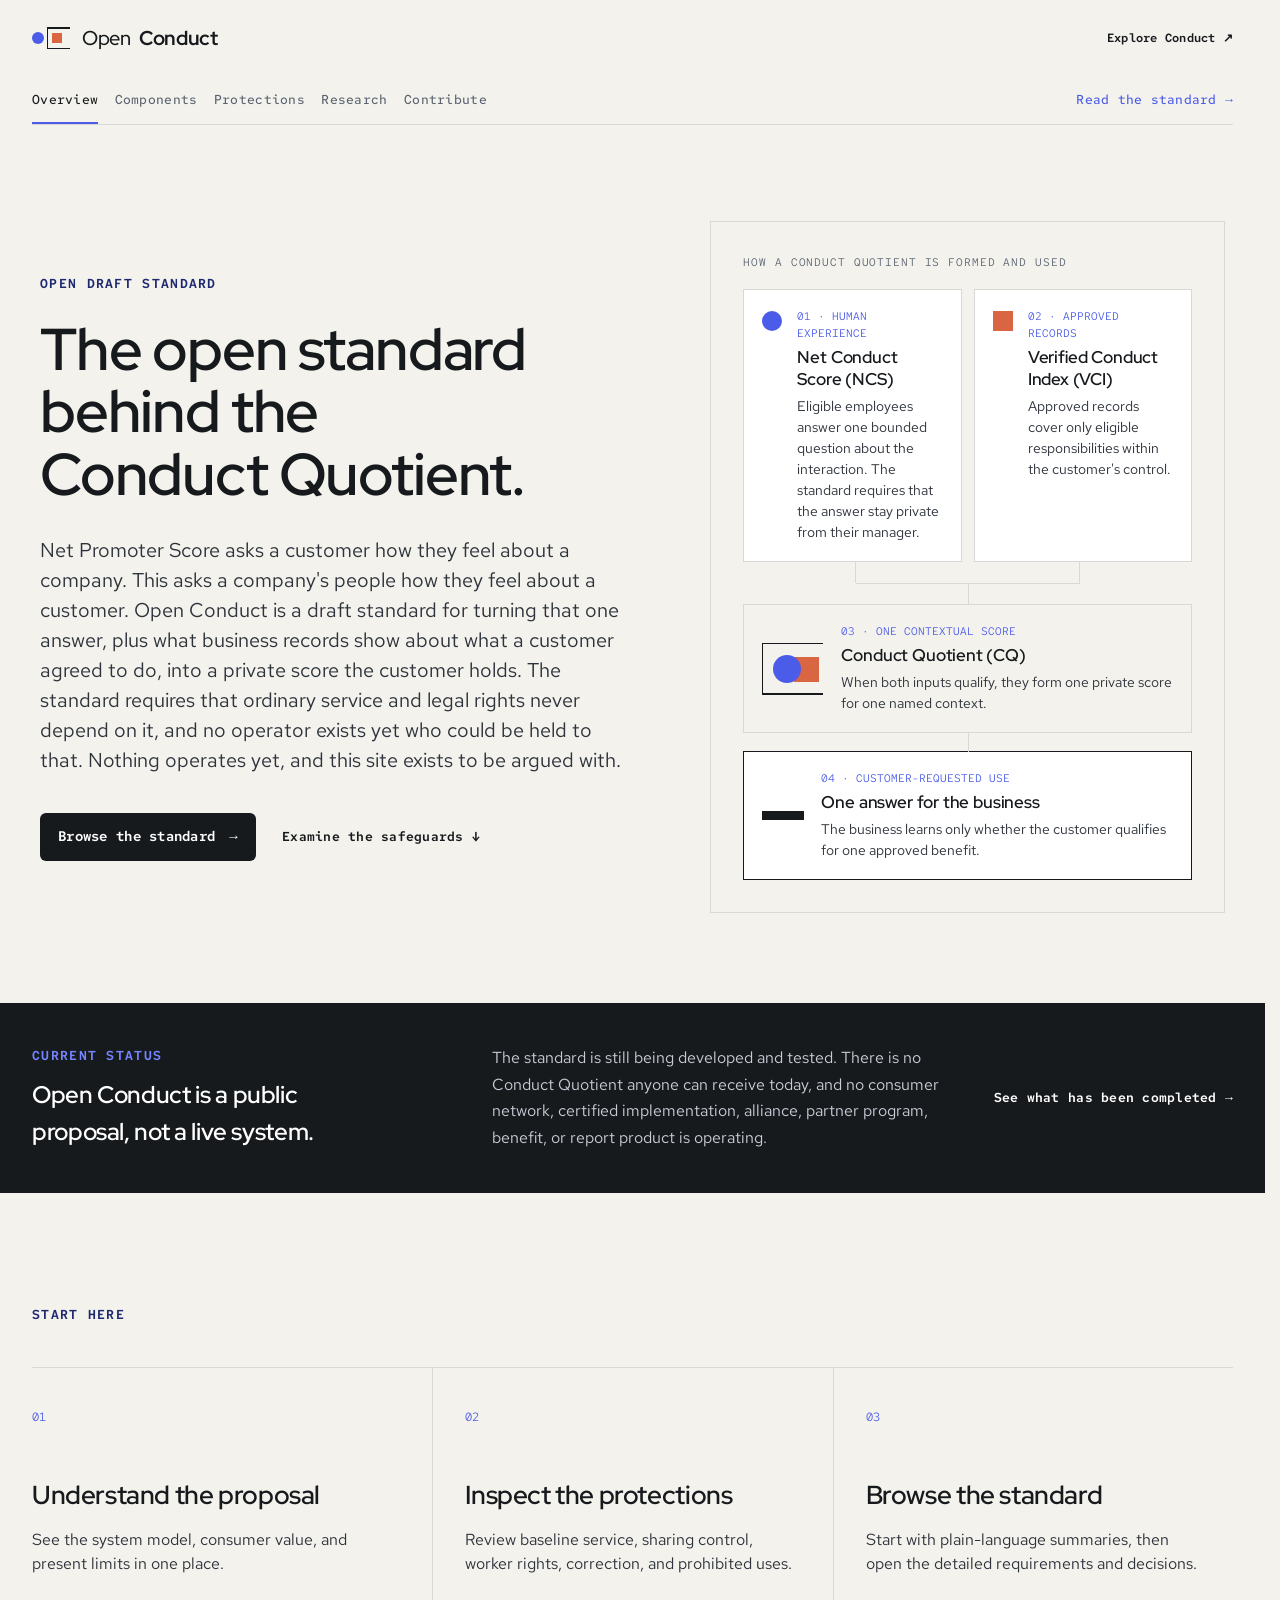
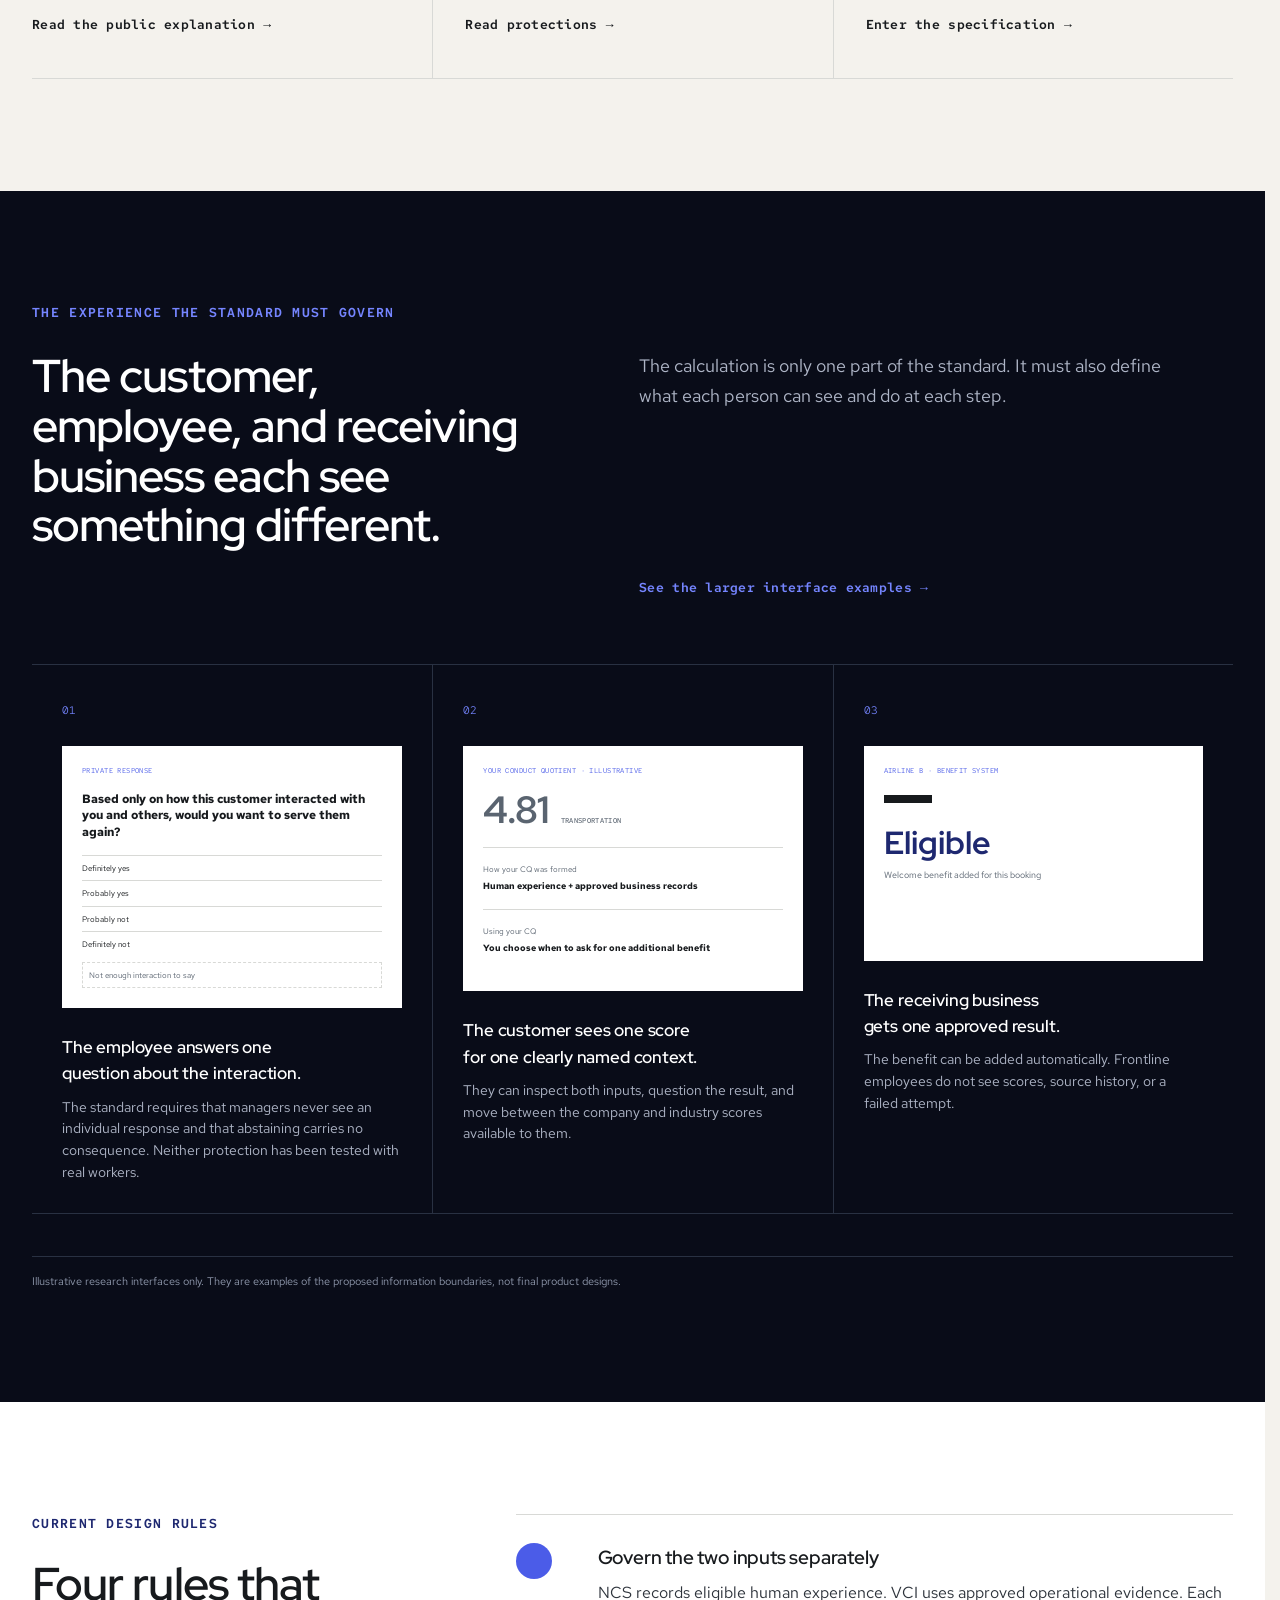
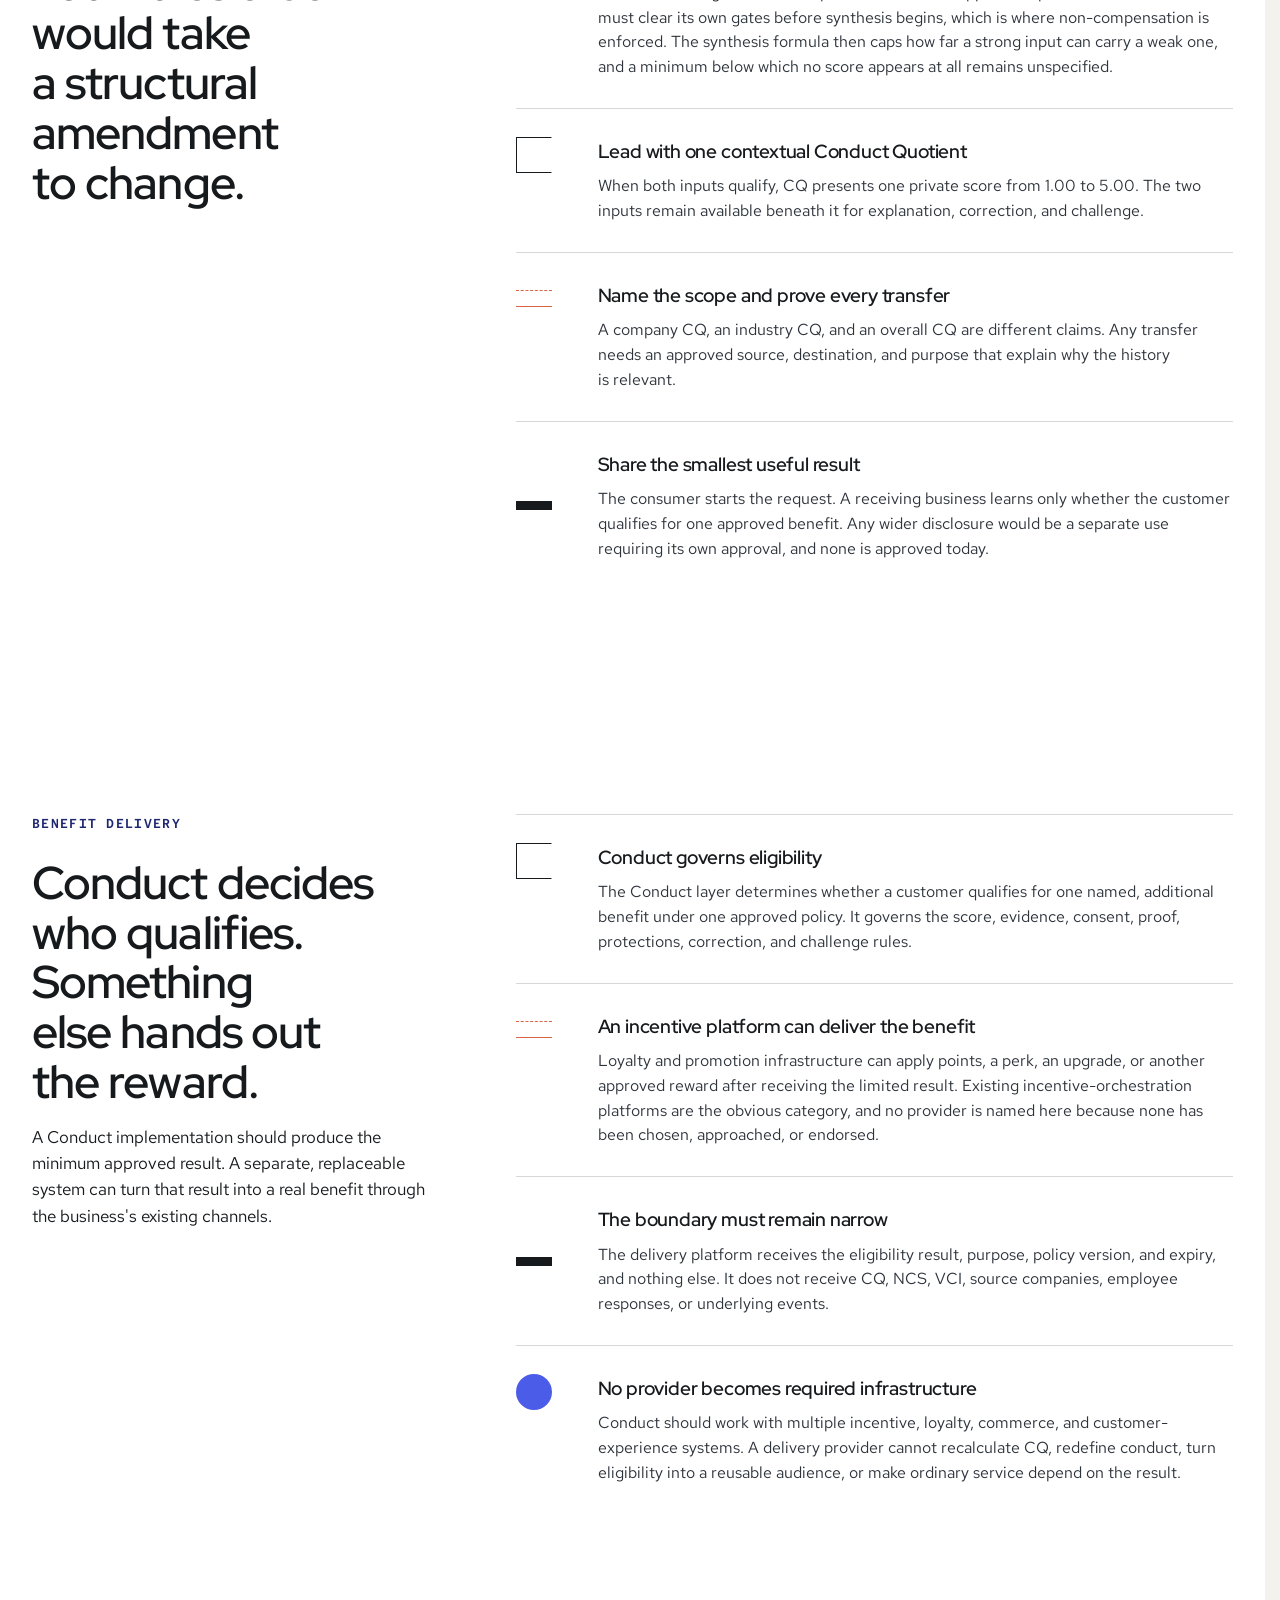
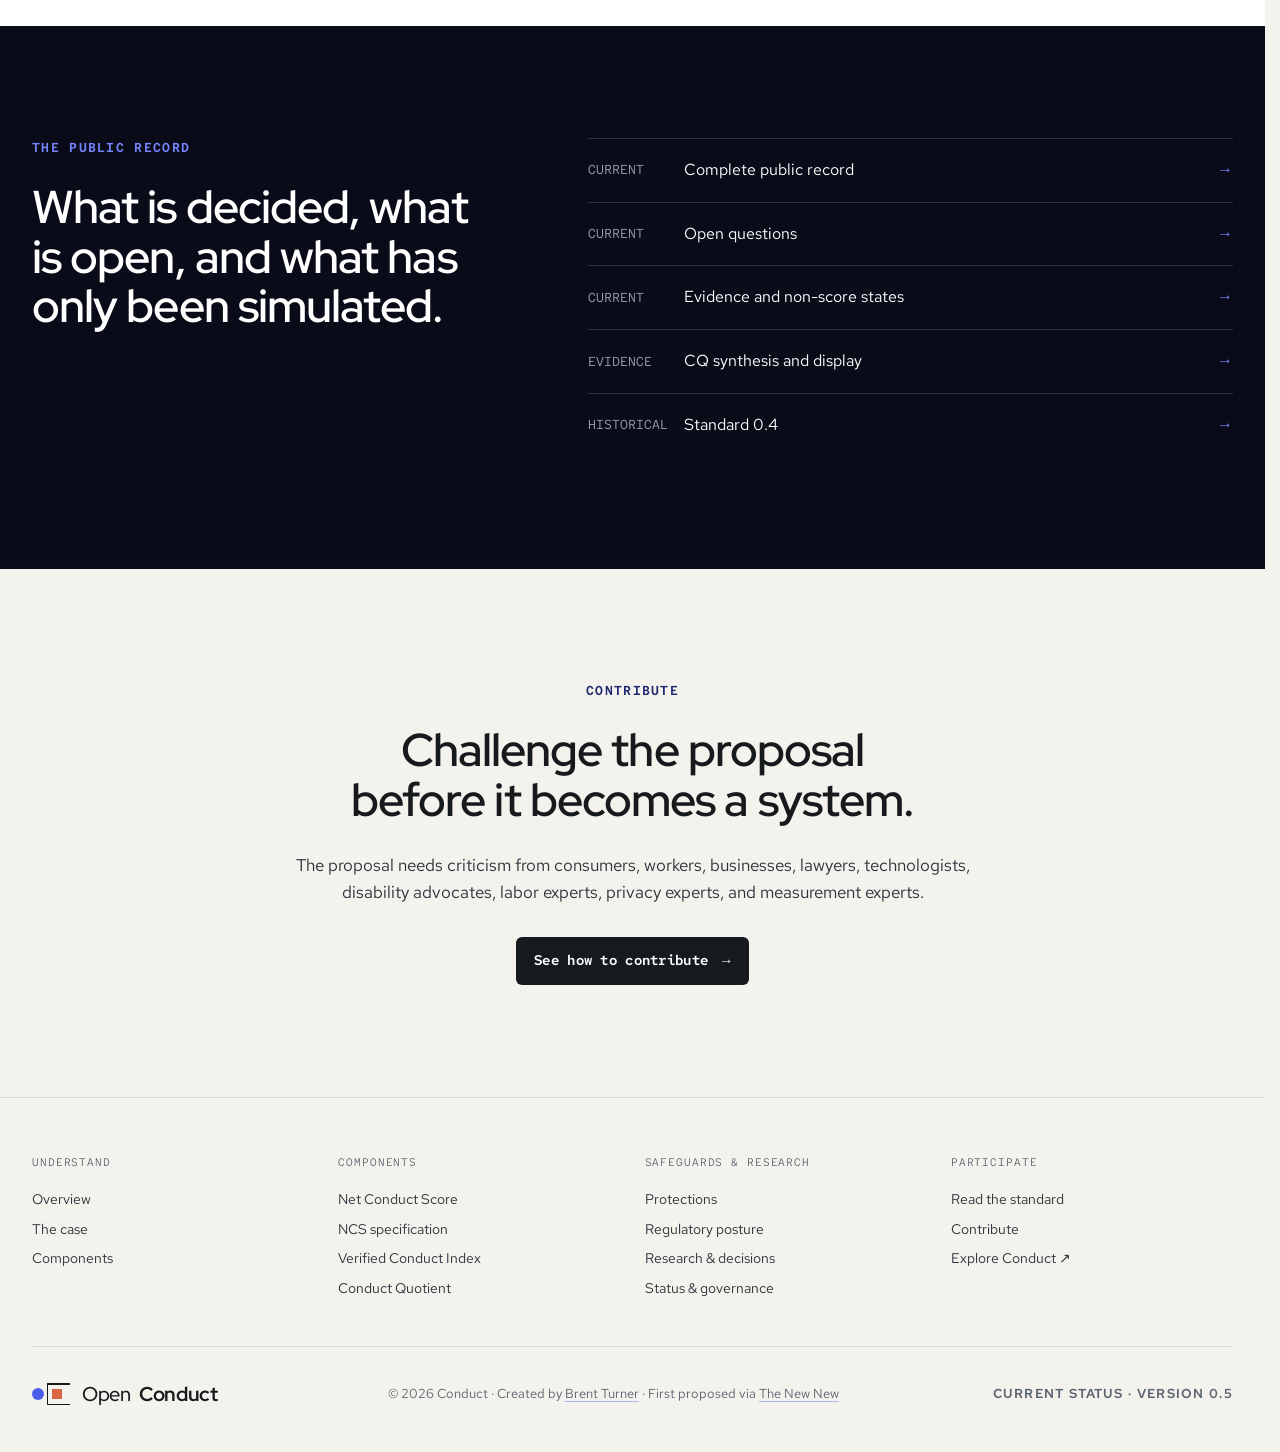
==== commit 6e0eecb9: "copy tweaks" ====
--- a/index.html
+++ b/index.html
@@ -173,7 +173,7 @@
           <span class="architecture-symbol symbol-circle" aria-hidden="true"></span>
           <div>
             <h3>Govern the two inputs separately</h3>
-            <p>NCS records eligible human experience. VCI uses approved operational evidence. Each must clear its own gates before synthesis begins, which is where non-compensation is enforced. The synthesis formula then caps how far a strong input can carry a weak one, and a minimum below which no score appears at all remains unspecified</p>
+            <p>NCS records eligible human experience. VCI uses approved operational evidence. Each must clear its own gates before synthesis begins, which is where non-compensation is enforced. The synthesis formula then caps how far a strong input can carry a weak one, and a minimum below which no score appears at all remains unspecified.</p>
           </div>
         </article>
         <article>
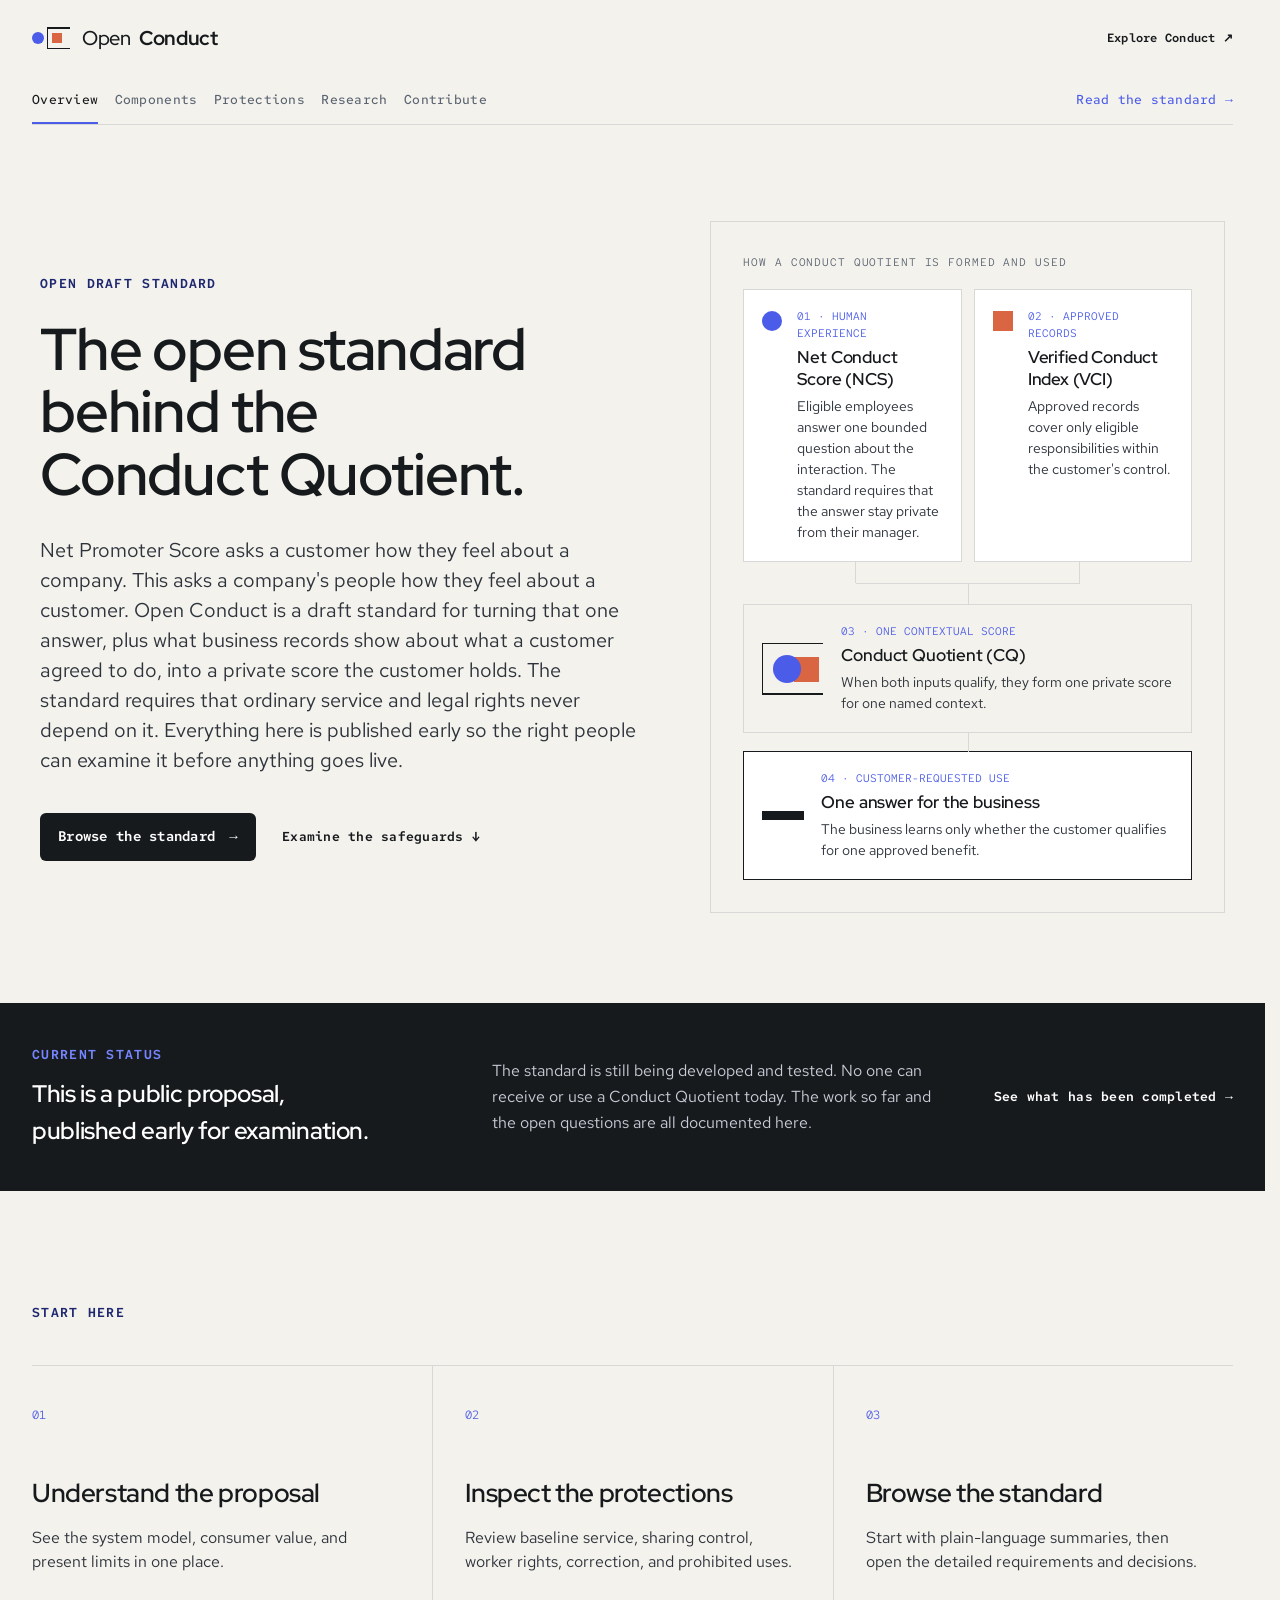
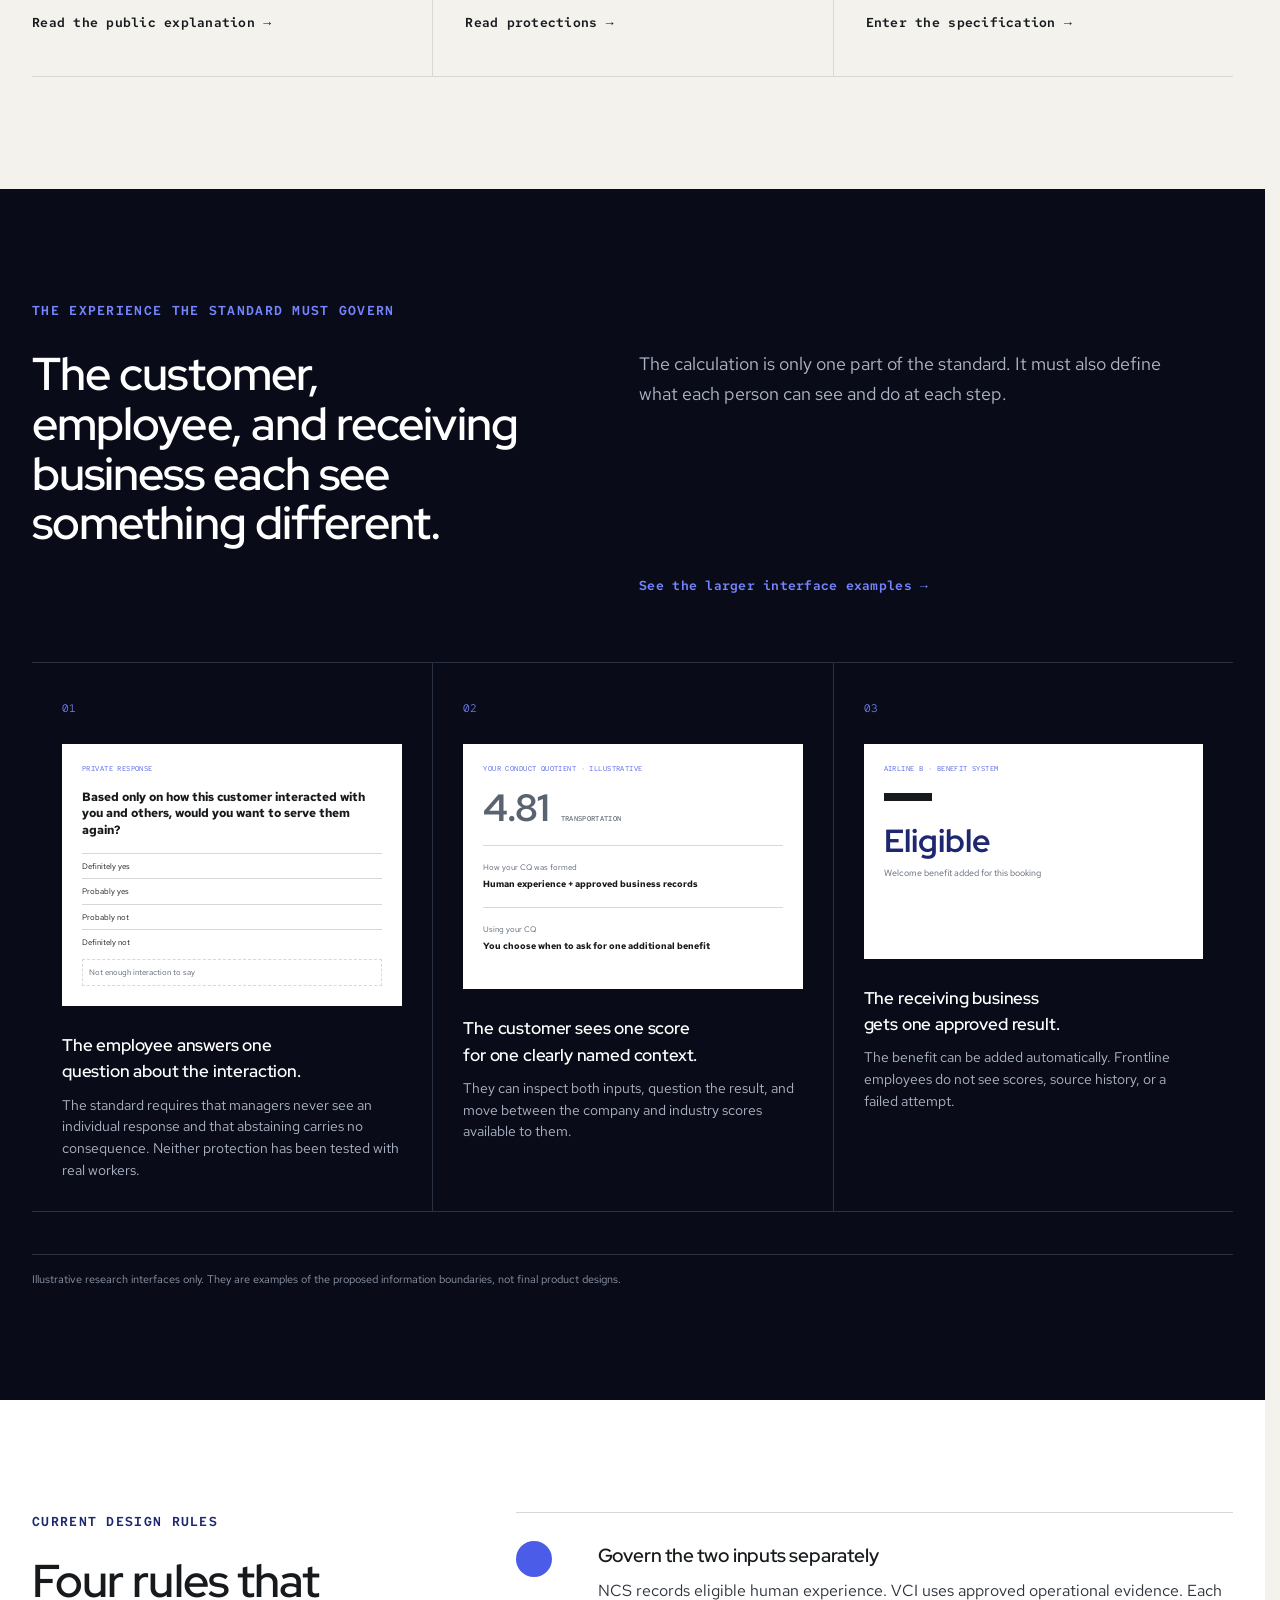
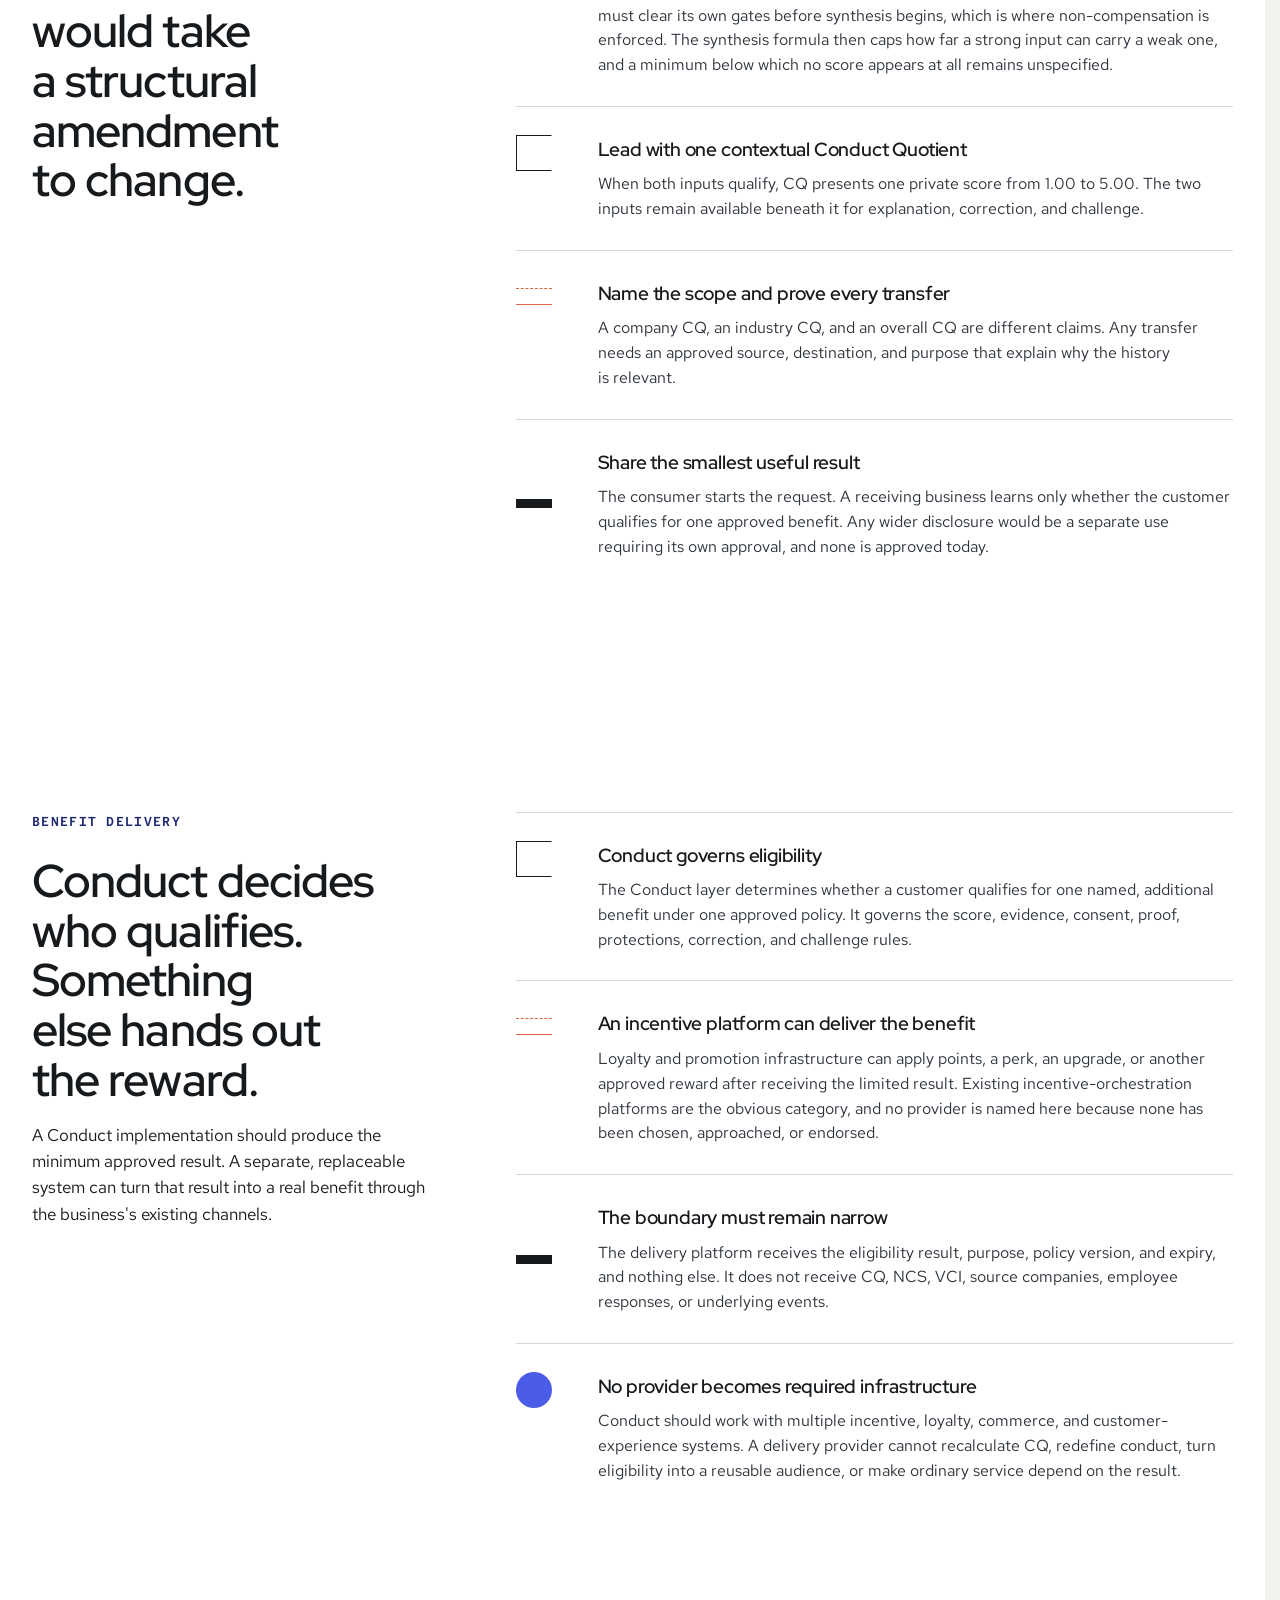
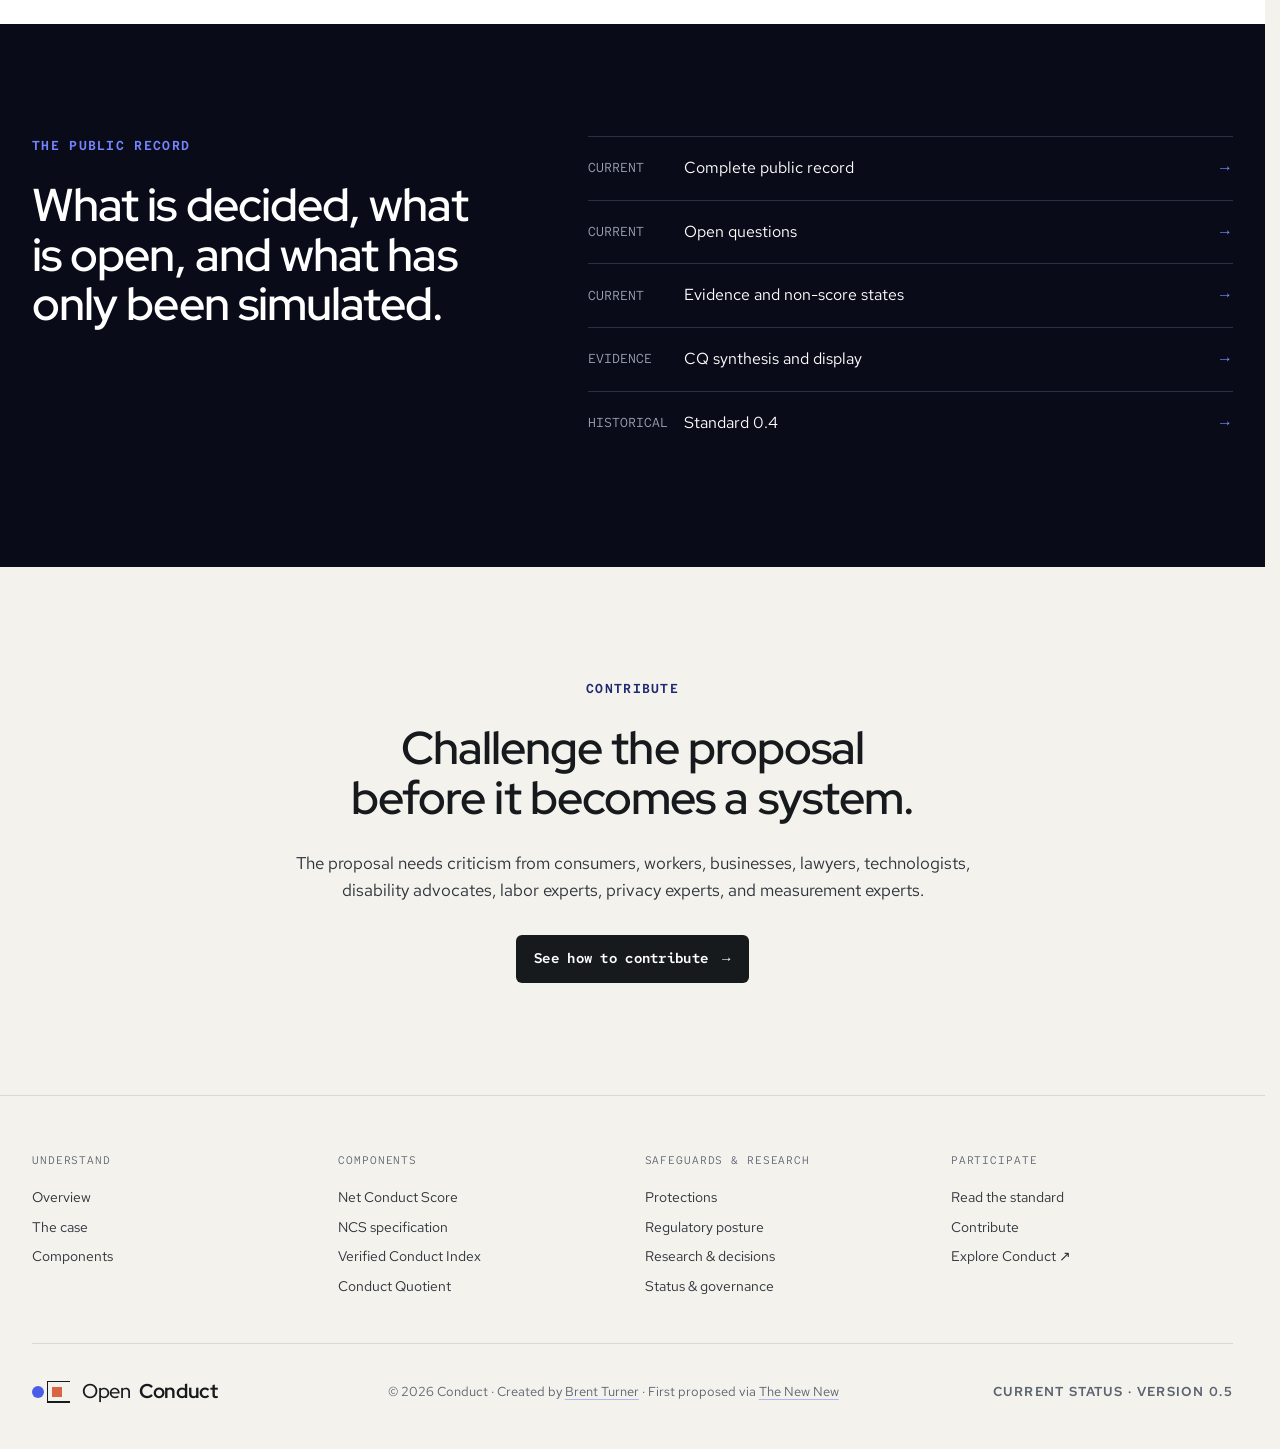
==== commit 76829d12: "copy updates" ====
--- a/index.html
+++ b/index.html
@@ -50,7 +50,7 @@
       <div class="open-hero-copy">
         <p class="document-type">OPEN DRAFT STANDARD</p>
         <h1>The open standard behind the Conduct Quotient.</h1>
-        <p class="open-lead">Net Promoter Score asks a customer how they feel about a company. This asks a company's people how they feel about a customer. Open Conduct is a draft standard for turning that one answer, plus what business records show about what a customer agreed to do, into a private score the customer holds. The standard requires that ordinary service and legal rights never depend on it, and no operator exists yet who could be held to that. Nothing operates yet, and this site exists to be argued with.</p>
+        <p class="open-lead">Net Promoter Score asks a customer how they feel about a company. This asks a company's people how they feel about a customer. Open Conduct is a draft standard for turning that one answer, plus what business records show about what a customer agreed to do, into a private score the customer holds. The standard requires that ordinary service and legal rights never depend on it. Everything here is published early so the right people can examine it before anything goes live.</p>
         <div class="open-actions">
           <a class="button button-ink" href="standard/0.5/conduct-quotient/">Browse the standard <span aria-hidden="true">→</span></a><a class="text-action" href="protections/">Examine the safeguards <span aria-hidden="true">↓</span></a>
         </div>
@@ -99,9 +99,9 @@
     <section class="proposal-status">
       <div>
         <p class="document-type">CURRENT STATUS</p>
-        <h2>Open Conduct is a public proposal, not a live system.</h2>
-      </div>
-      <p>The standard is still being developed and tested. There is no Conduct Quotient anyone can receive today, and no consumer network, certified implementation, alliance, partner program, benefit, or report product is operating.</p><a href="#status-detail">See what has been completed <span aria-hidden="true">→</span></a>
+        <h2>This is a public proposal, published early for examination.</h2>
+      </div>
+      <p>The standard is still being developed and tested. No one can receive or use a Conduct Quotient today. The work so far and the open questions are all documented here.</p><a href="#status-detail">See what has been completed <span aria-hidden="true">→</span></a>
     </section>
     <section class="start-paths">
       <p class="document-type">START HERE</p>
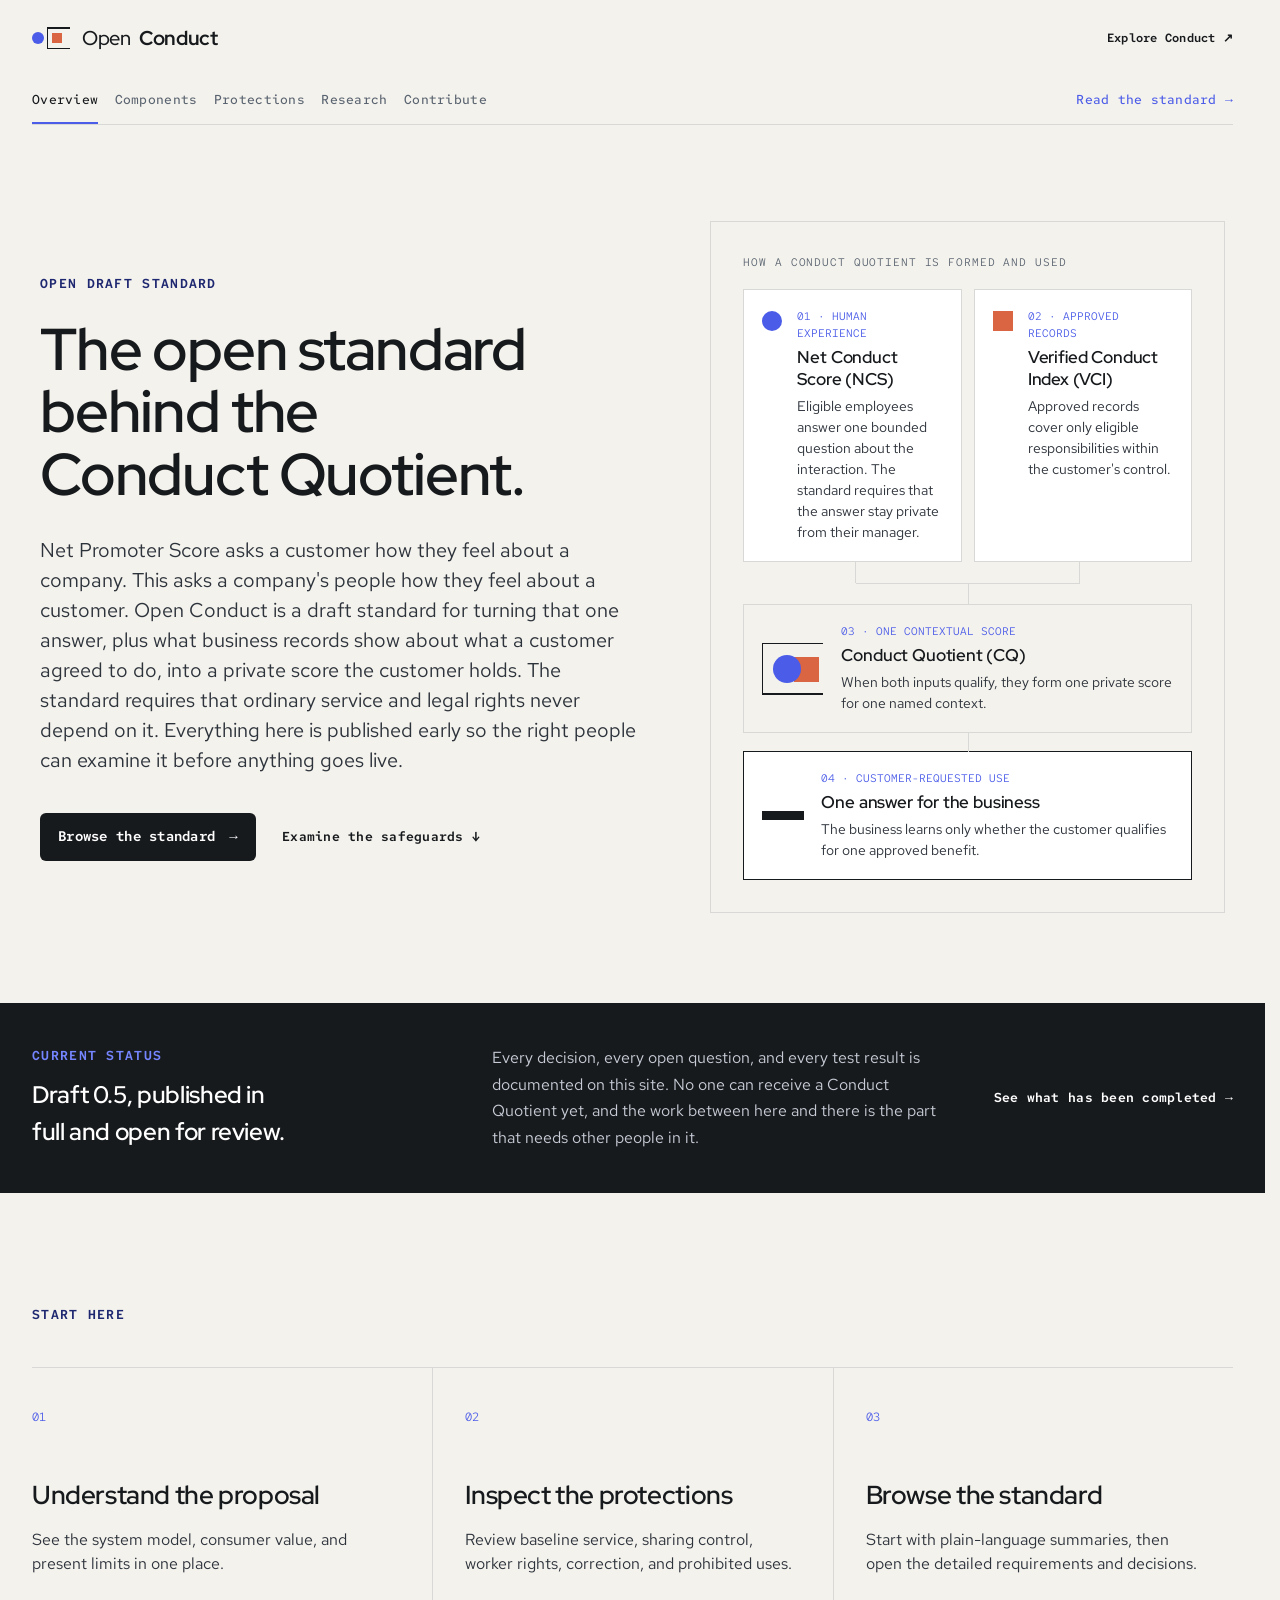
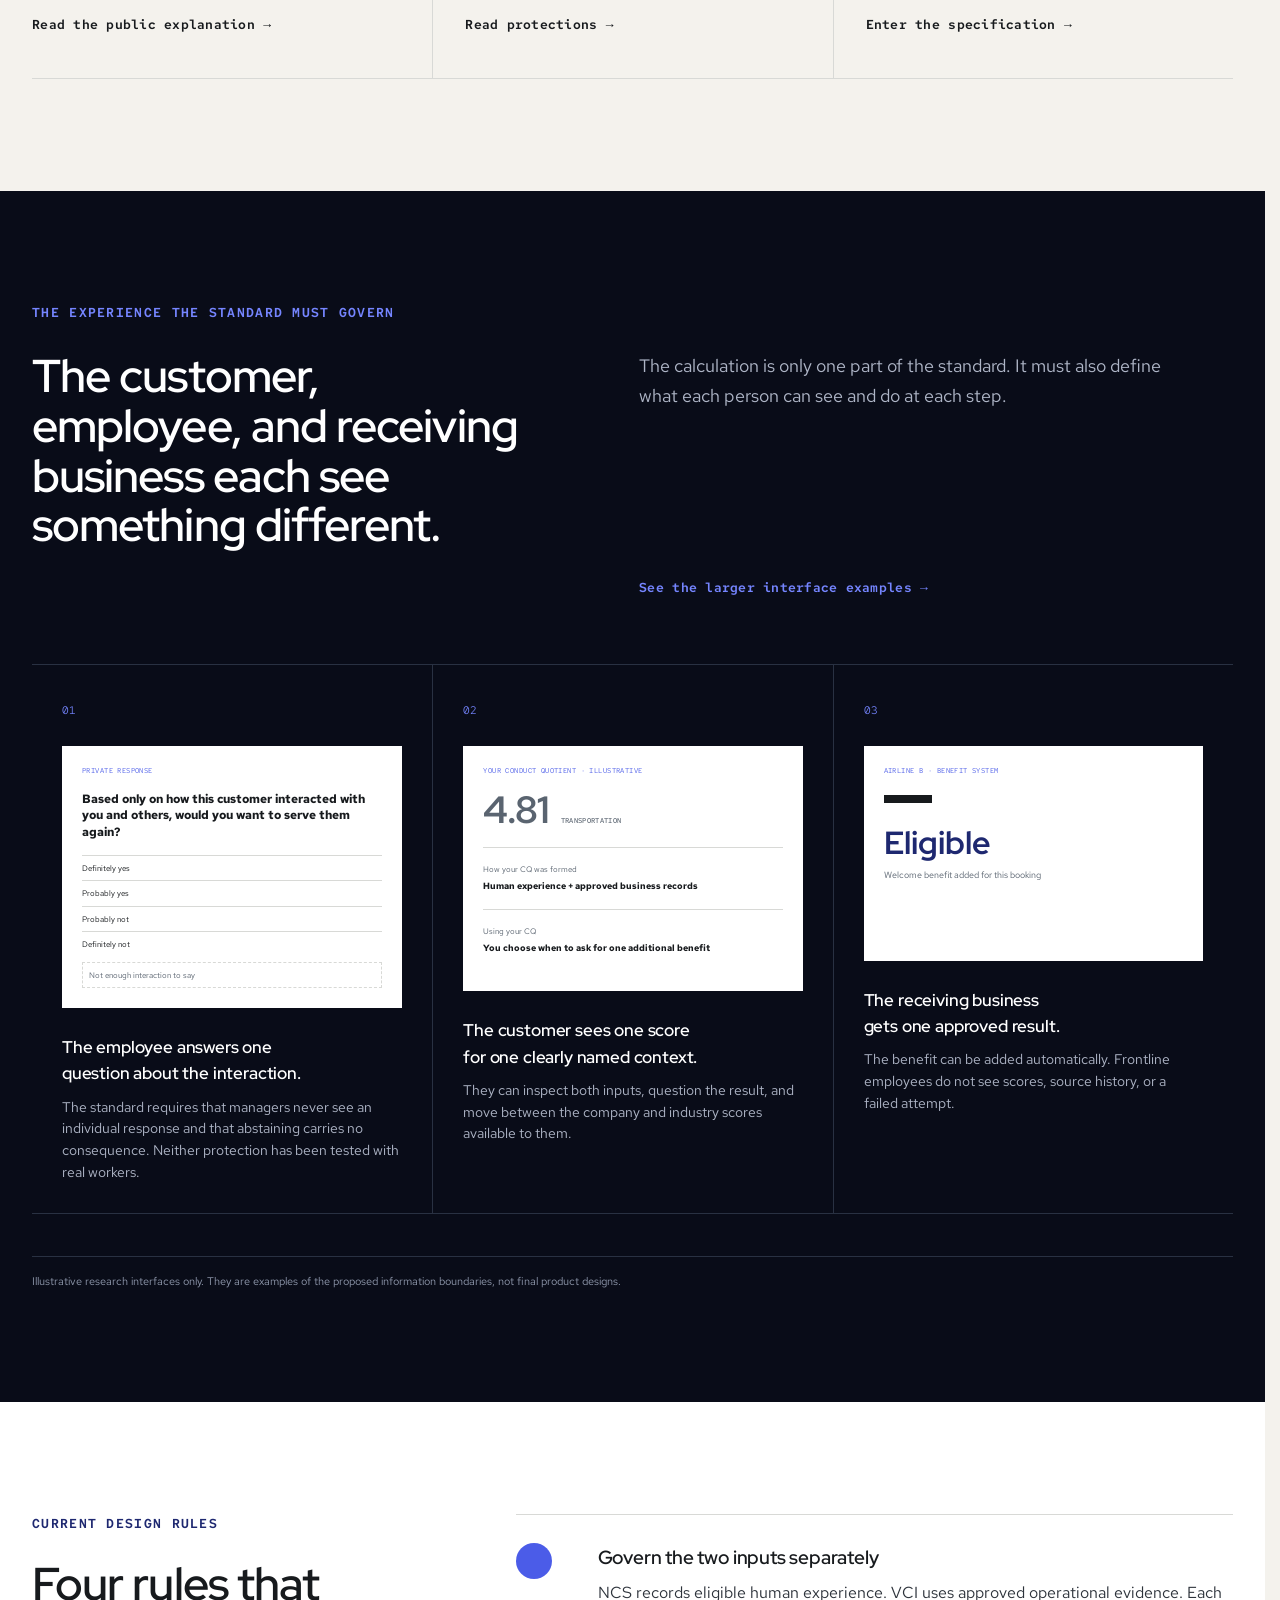
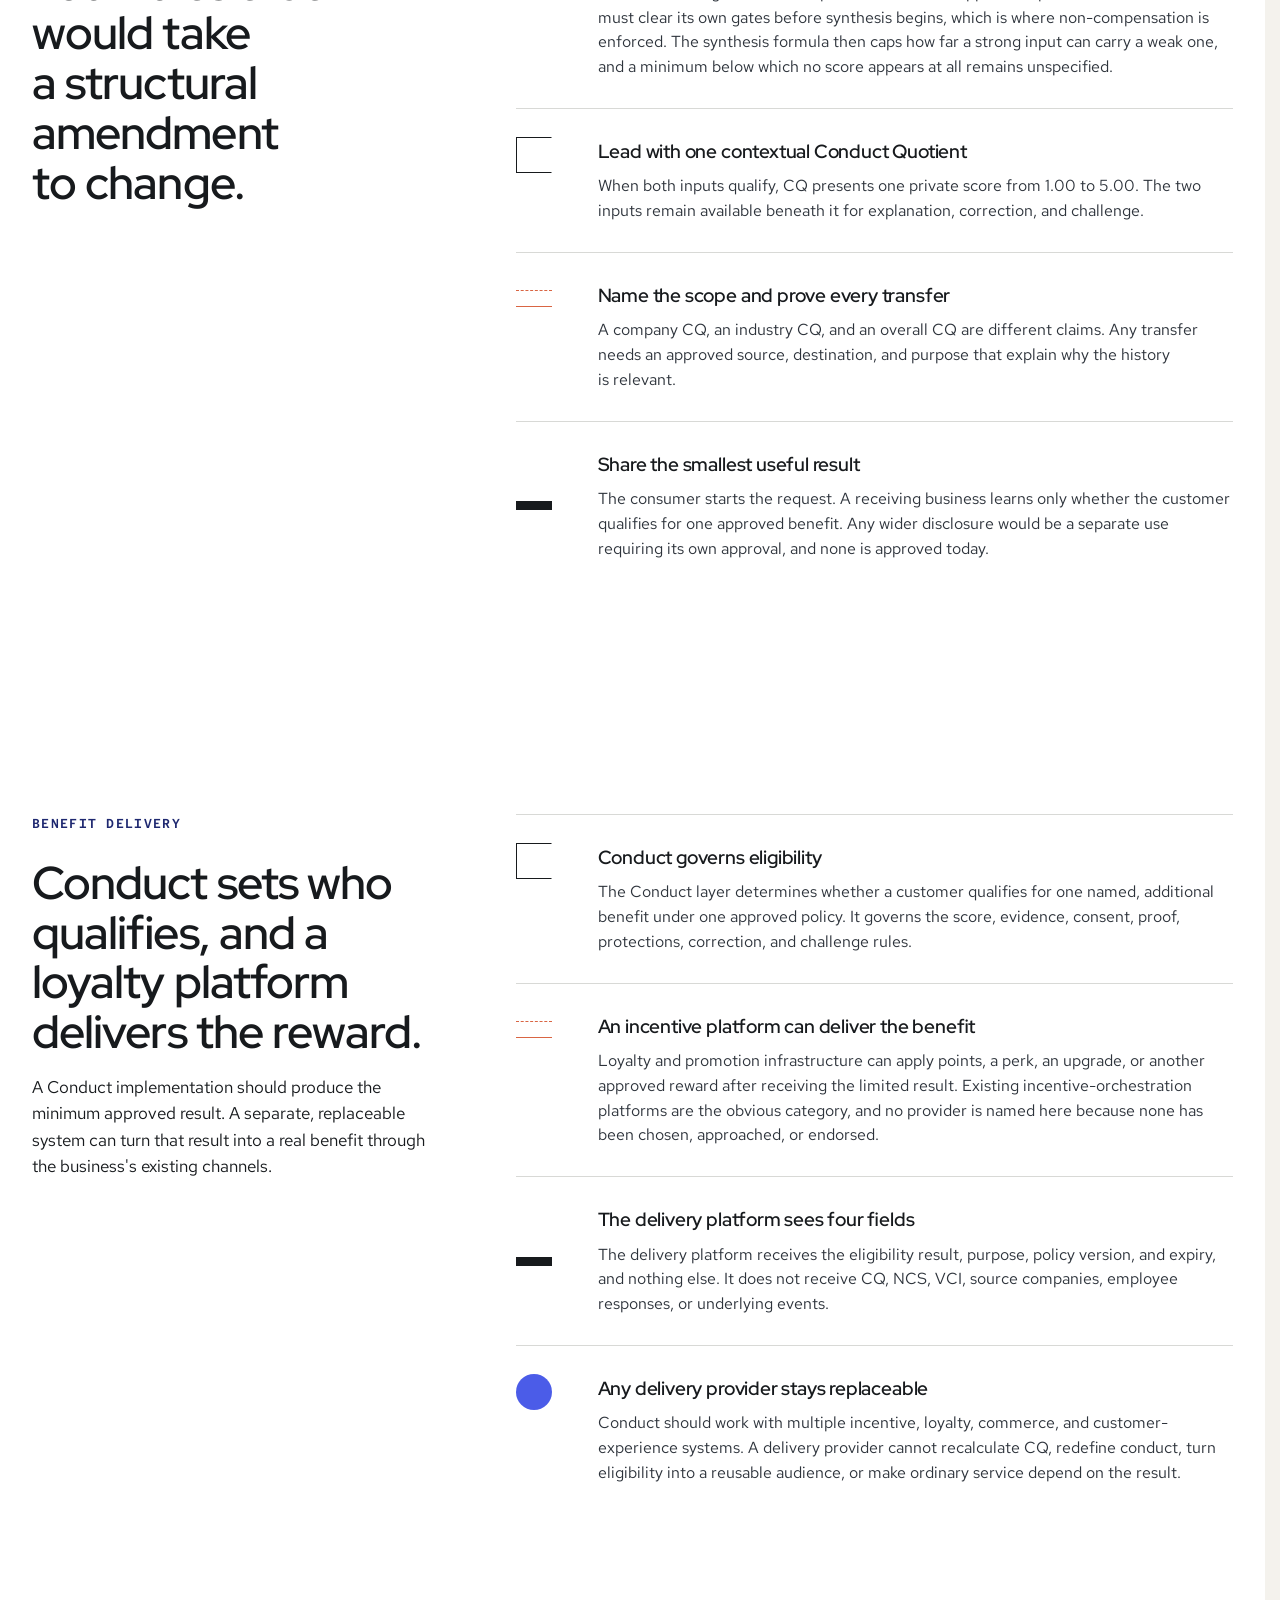
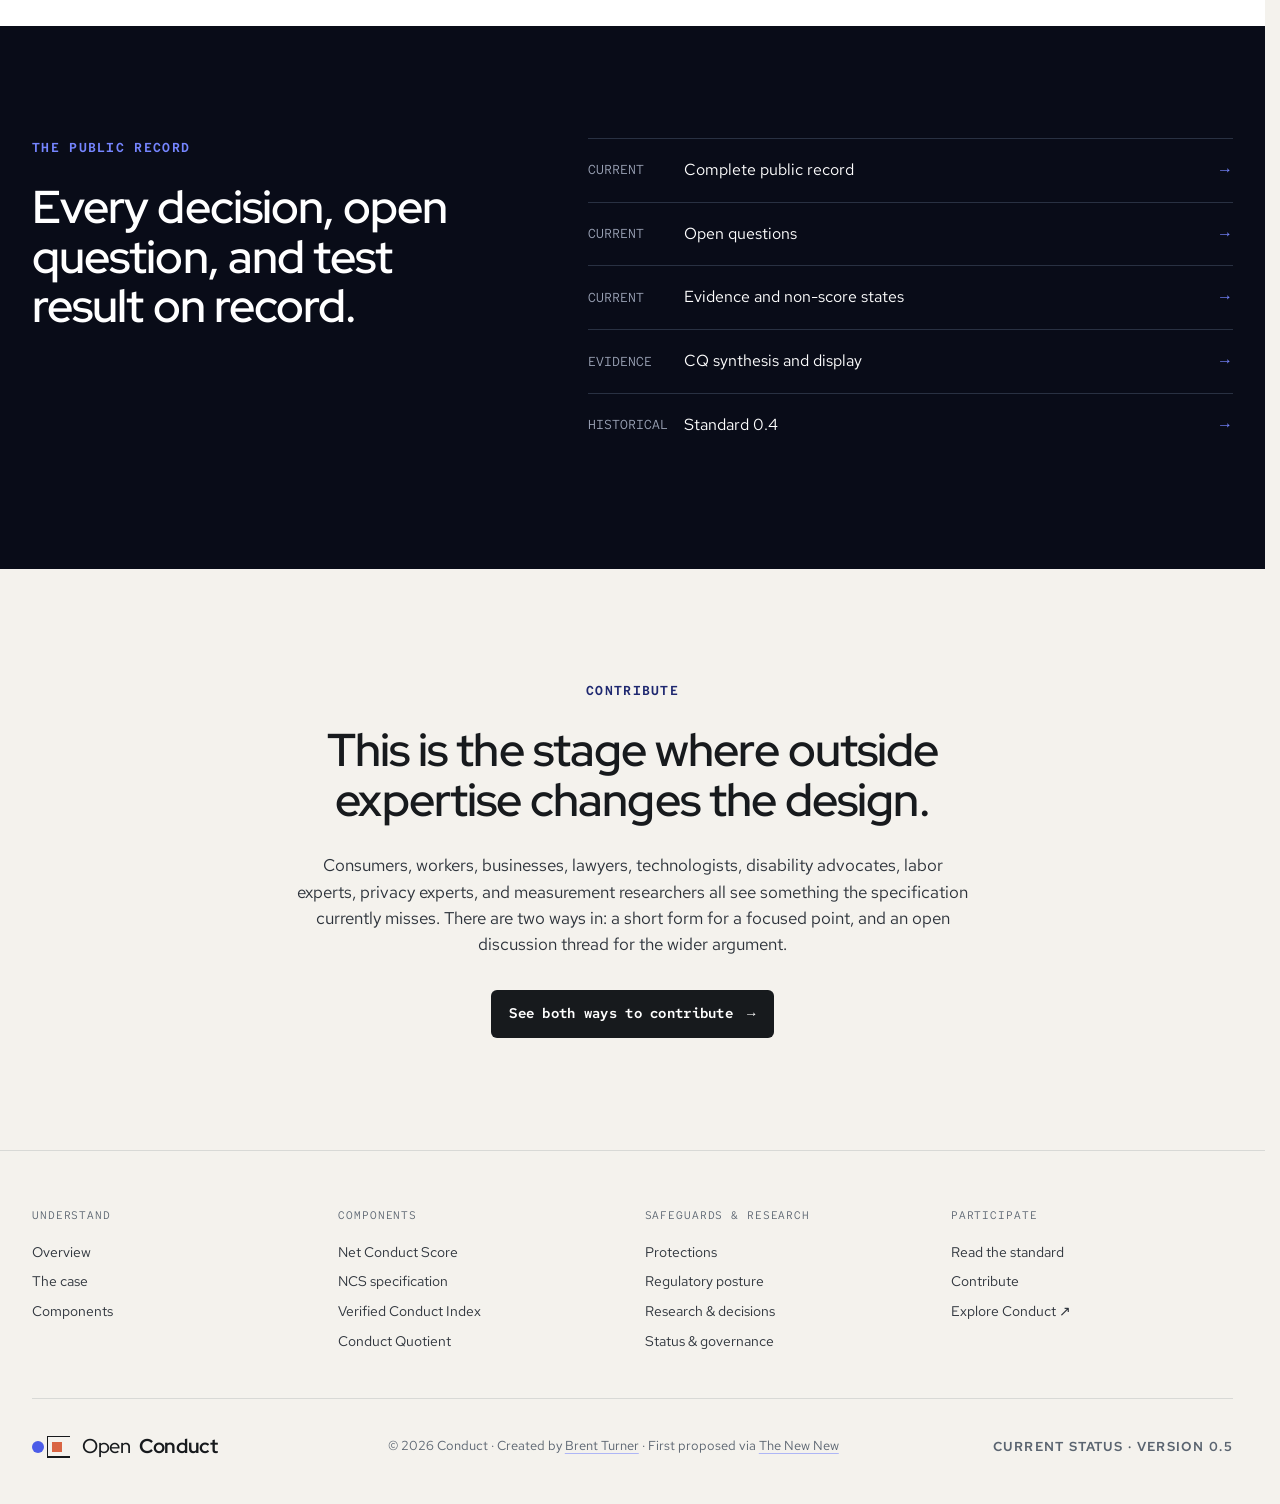
==== commit 54619fa5: "copy updates" ====
--- a/index.html
+++ b/index.html
@@ -99,9 +99,9 @@
     <section class="proposal-status">
       <div>
         <p class="document-type">CURRENT STATUS</p>
-        <h2>This is a public proposal, published early for examination.</h2>
-      </div>
-      <p>The standard is still being developed and tested. No one can receive or use a Conduct Quotient today. The work so far and the open questions are all documented here.</p><a href="#status-detail">See what has been completed <span aria-hidden="true">→</span></a>
+        <h2>Draft 0.5, published in full and open for review.</h2>
+      </div>
+      <p>Every decision, every open question, and every test result is documented on this site. No one can receive a Conduct Quotient yet, and the work between here and there is the part that needs other people in it.</p><a href="#status-detail">See what has been completed <span aria-hidden="true">→</span></a>
     </section>
     <section class="start-paths">
       <p class="document-type">START HERE</p>
@@ -202,7 +202,7 @@
     <section class="architecture-section benefit-delivery-section" id="benefit-delivery">
       <div class="architecture-heading">
         <p class="document-type">BENEFIT DELIVERY</p>
-        <h2>Conduct decides who qualifies. Something else hands out the reward.</h2>
+        <h2>Conduct sets who qualifies, and a loyalty platform delivers the reward.</h2>
         <p>A Conduct implementation should produce the minimum approved result. A separate, replaceable system can turn that result into a real benefit through the business's existing channels.</p>
       </div>
       <div class="architecture-list">
@@ -223,14 +223,14 @@
         <article>
           <span class="architecture-symbol symbol-bar" aria-hidden="true"></span>
           <div>
-            <h3>The boundary must remain narrow</h3>
+            <h3>The delivery platform sees four fields</h3>
             <p>The delivery platform receives the eligibility result, purpose, policy version, and expiry, and nothing else. It does not receive CQ, NCS, VCI, source companies, employee responses, or underlying events.</p>
           </div>
         </article>
         <article>
           <span class="architecture-symbol symbol-circle" aria-hidden="true"></span>
           <div>
-            <h3>No provider becomes required infrastructure</h3>
+            <h3>Any delivery provider stays replaceable</h3>
             <p>Conduct should work with multiple incentive, loyalty, commerce, and customer-experience systems. A delivery provider cannot recalculate CQ, redefine conduct, turn eligibility into a reusable audience, or make ordinary service depend on the result.</p>
           </div>
         </article>
@@ -239,7 +239,7 @@
     <section class="open-record" id="research">
       <div>
         <p class="document-type">THE PUBLIC RECORD</p>
-        <h2>What is decided, what is open, and what has only been simulated.</h2>
+        <h2>Every decision, open question, and test result on record.</h2>
       </div>
       <div class="record-links">
         <a href="library/"><span>Current</span> Complete public record <b>→</b></a><a href="standard/0.5/conduct-quotient/#open-questions"><span>Current</span> Open questions <b>→</b></a><a href="standard/0.5/conduct-quotient/#sufficiency"><span>Current</span> Evidence and non-score states <b>→</b></a><a href="standard/0.5/conduct-quotient/#representation"><span>Evidence</span> CQ synthesis and display <b>→</b></a><a href="standard/0.4/conduct-quotient/"><span>Historical</span> Standard 0.4 <b>→</b></a>
@@ -247,8 +247,8 @@
     </section>
     <section class="open-contribute" id="contribute">
       <p class="document-type">CONTRIBUTE</p>
-      <h2>Challenge the proposal before it becomes a system.</h2>
-      <p>The proposal needs criticism from consumers, workers, businesses, lawyers, technologists, disability advocates, labor experts, privacy experts, and measurement experts.</p><a class="button button-ink" href="contribute/">See how to contribute <span aria-hidden="true">→</span></a>
+      <h2>This is the stage where outside expertise changes the design.</h2>
+      <p>Consumers, workers, businesses, lawyers, technologists, disability advocates, labor experts, privacy experts, and measurement researchers all see something the specification currently misses. There are two ways in: a short form for a focused point, and an open discussion thread for the wider argument.</p><a class="button button-ink" href="contribute/">See both ways to contribute <span aria-hidden="true">→</span></a>
     </section>
     <footer class="open-footer" id="status-detail">
       <nav class="footer-nav" aria-label="Open Conduct pages">
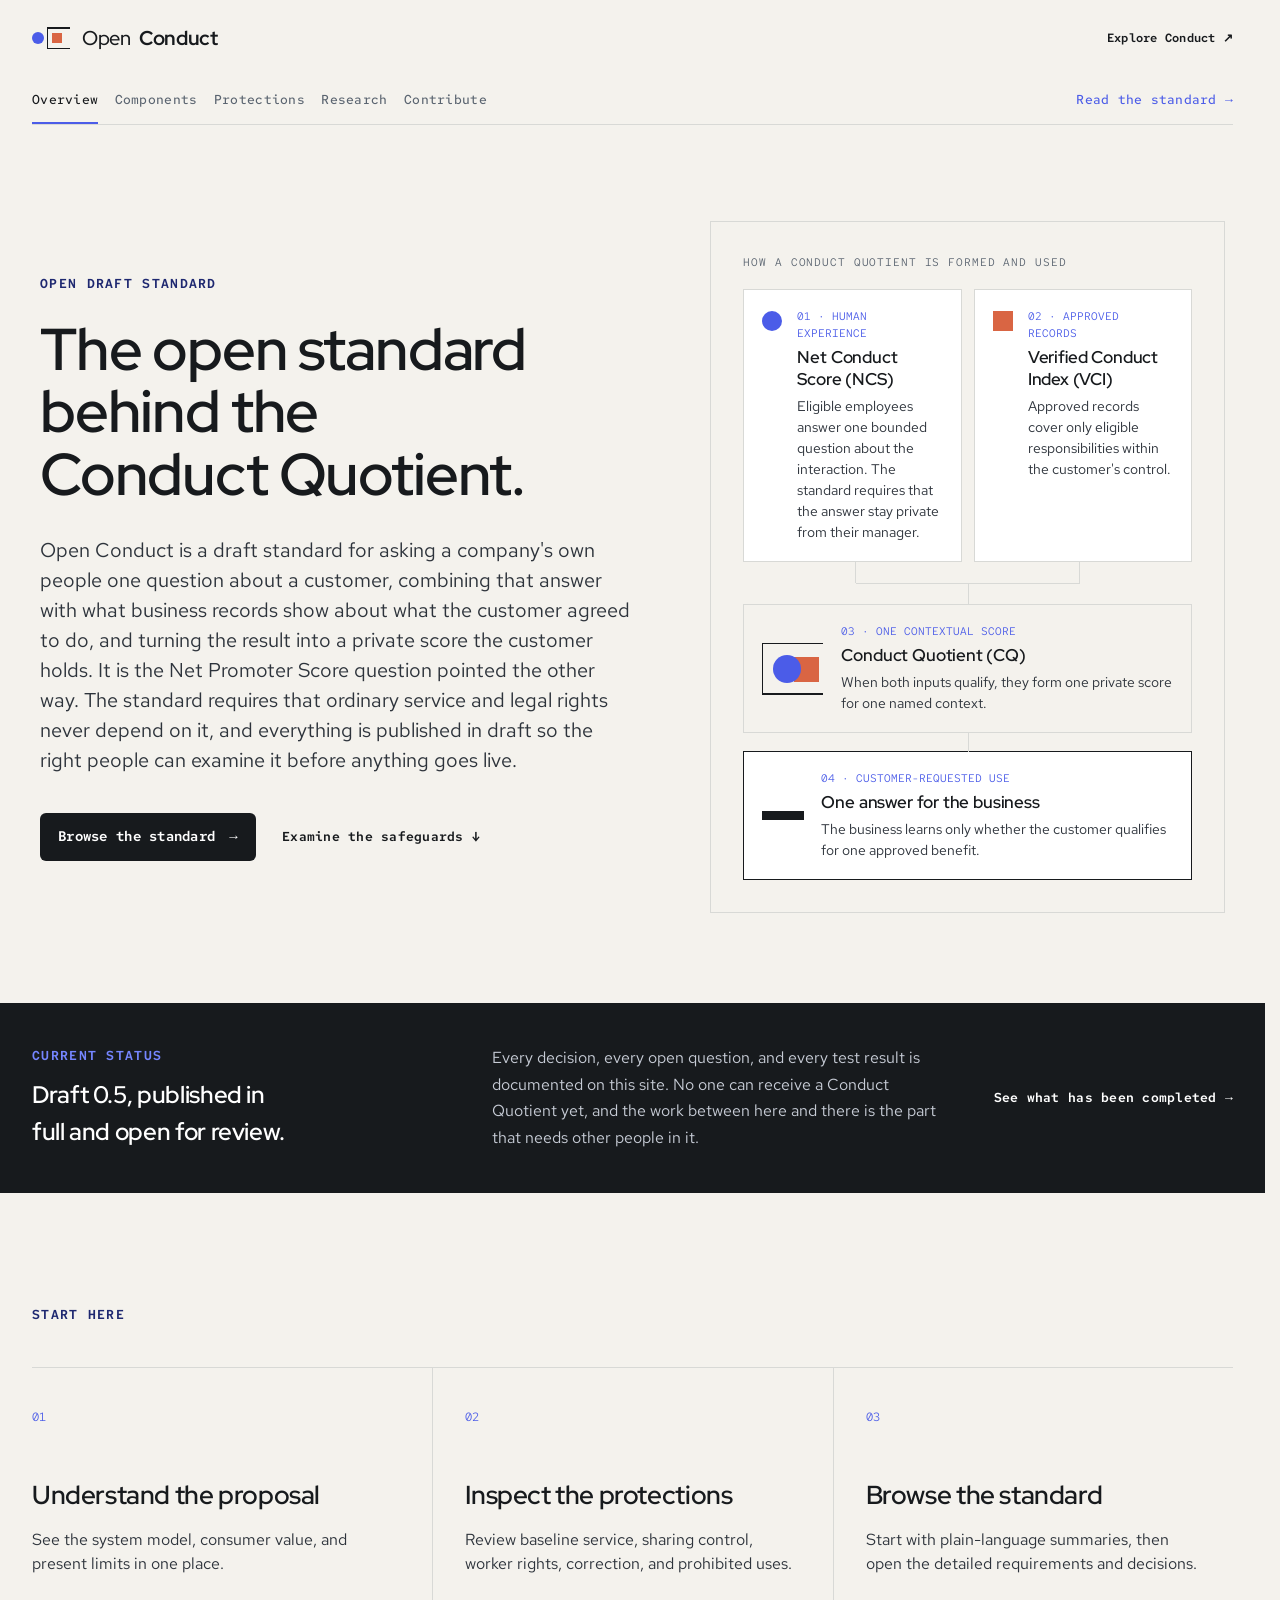
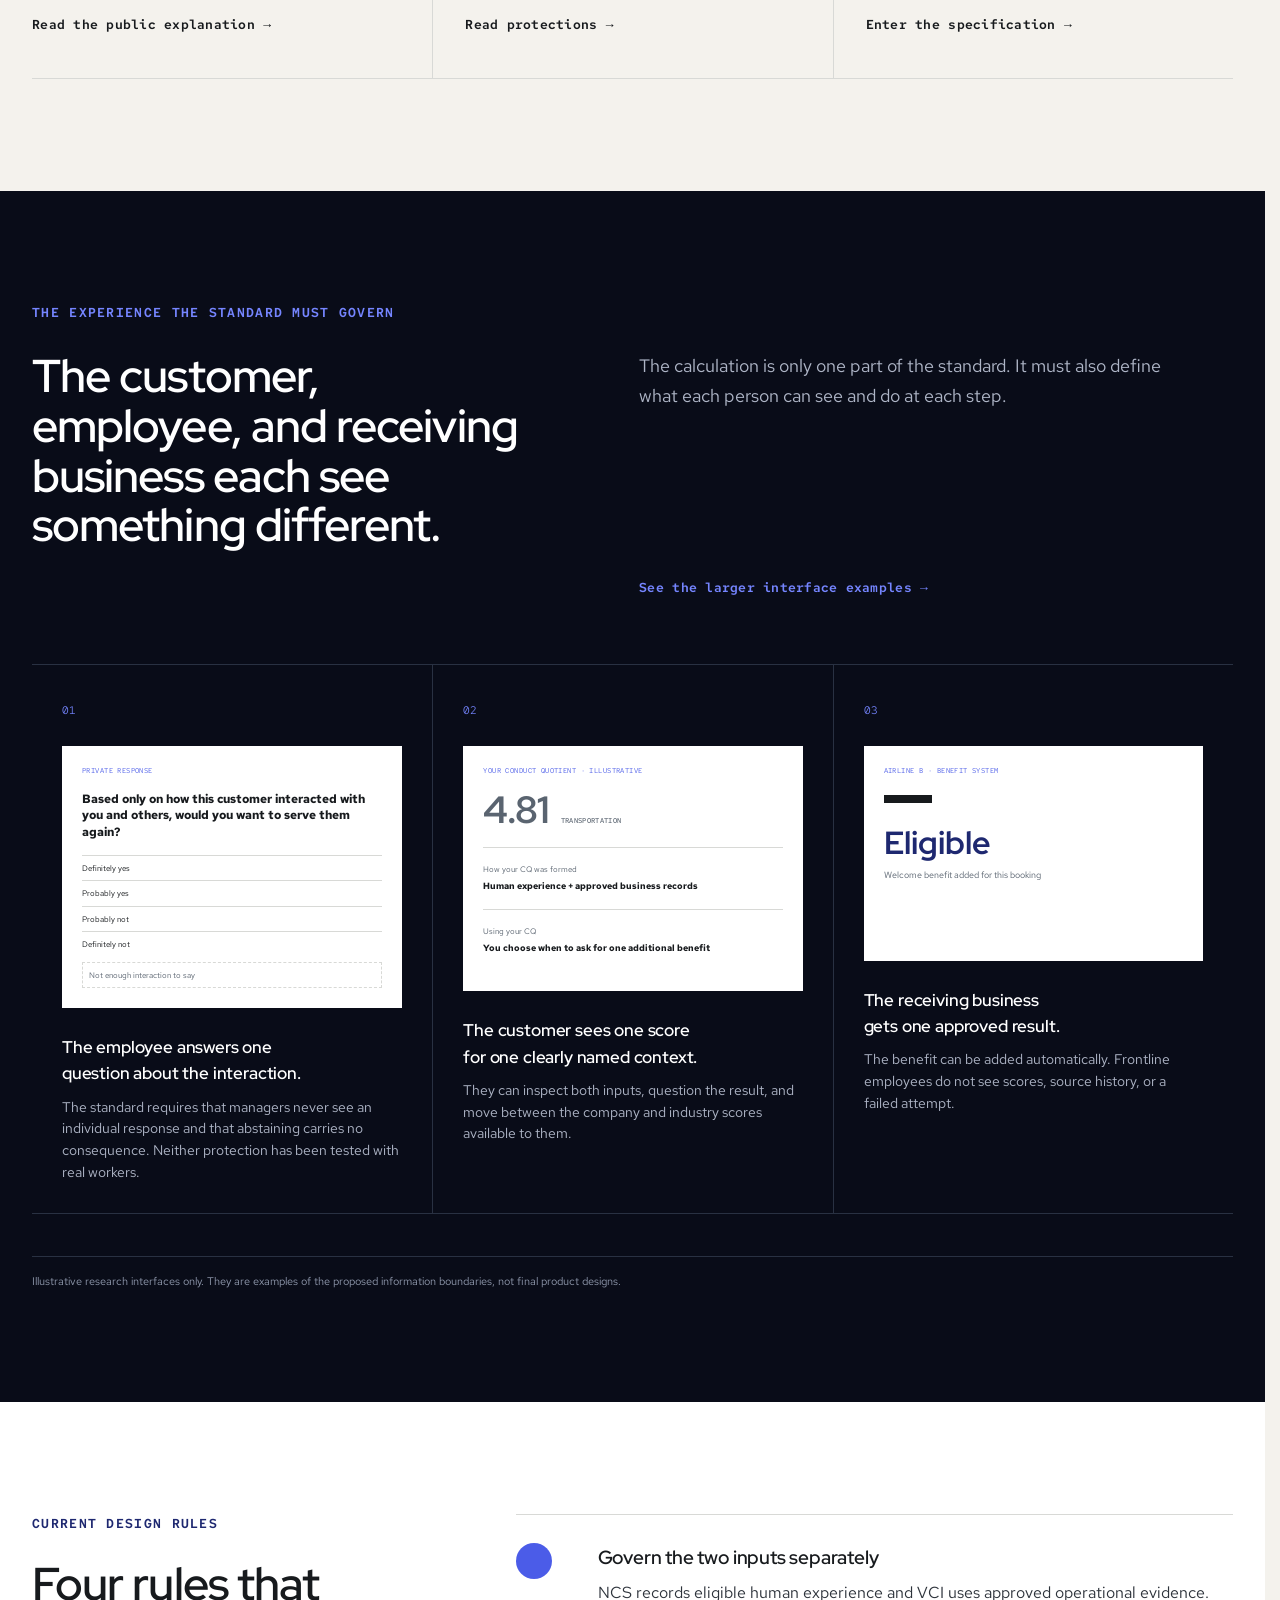
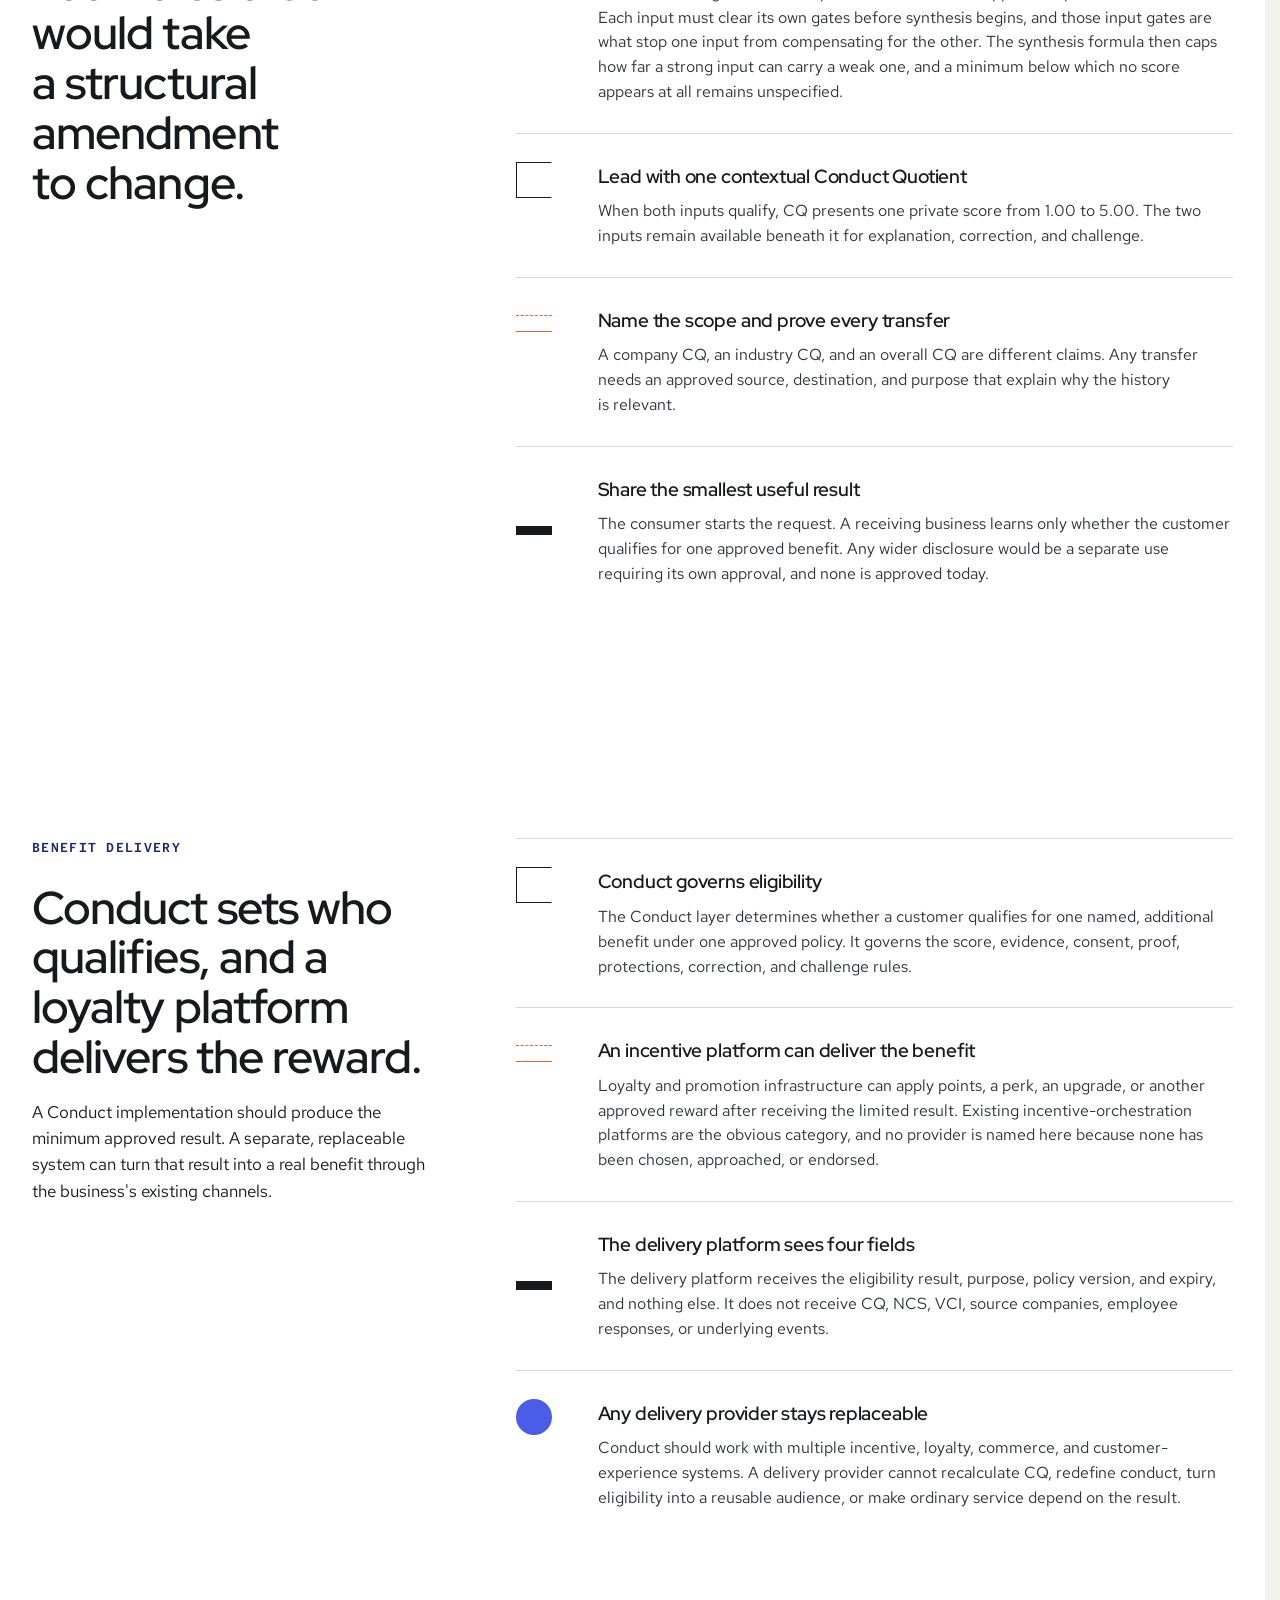
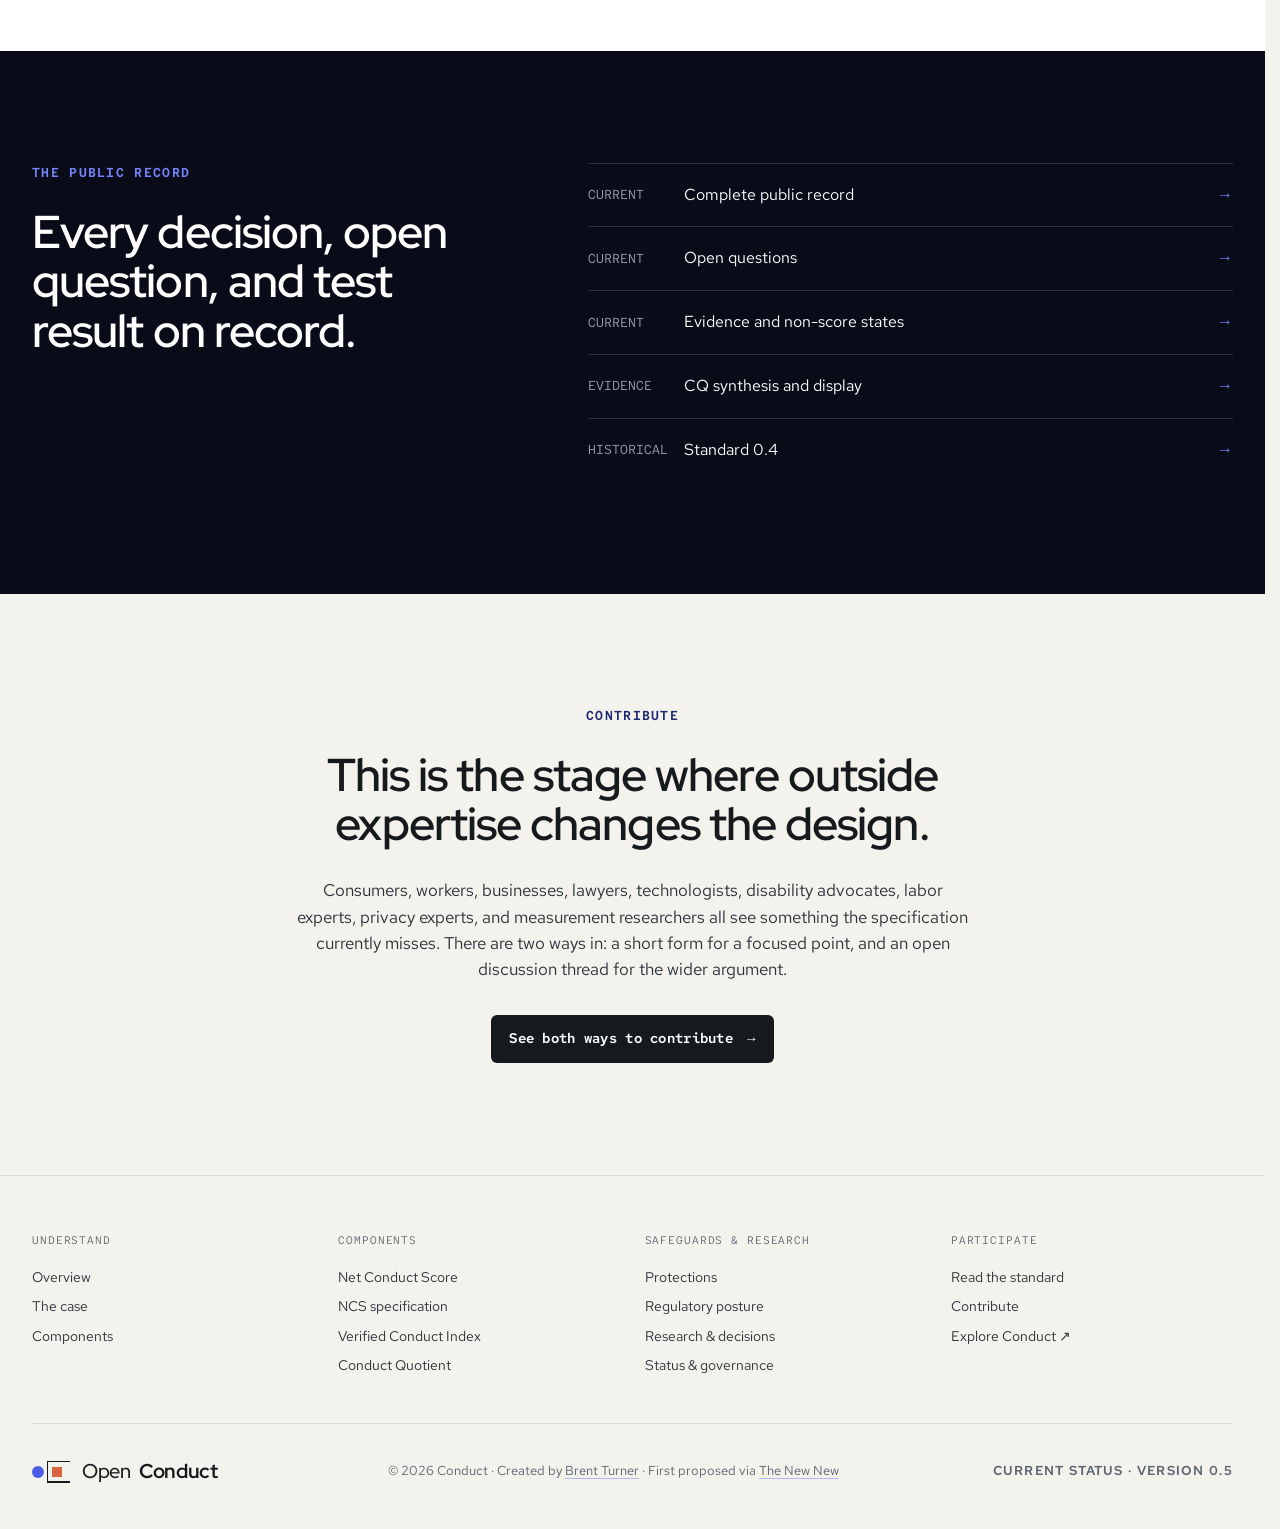
==== commit cda364a3: "copy updates" ====
--- a/index.html
+++ b/index.html
@@ -50,7 +50,7 @@
       <div class="open-hero-copy">
         <p class="document-type">OPEN DRAFT STANDARD</p>
         <h1>The open standard behind the Conduct Quotient.</h1>
-        <p class="open-lead">Net Promoter Score asks a customer how they feel about a company. This asks a company's people how they feel about a customer. Open Conduct is a draft standard for turning that one answer, plus what business records show about what a customer agreed to do, into a private score the customer holds. The standard requires that ordinary service and legal rights never depend on it. Everything here is published early so the right people can examine it before anything goes live.</p>
+        <p class="open-lead">Open Conduct is a draft standard for asking a company's own people one question about a customer, combining that answer with what business records show about what the customer agreed to do, and turning the result into a private score the customer holds. It is the Net Promoter Score question pointed the other way. The standard requires that ordinary service and legal rights never depend on it, and everything is published in draft so the right people can examine it before anything goes live.</p>
         <div class="open-actions">
           <a class="button button-ink" href="standard/0.5/conduct-quotient/">Browse the standard <span aria-hidden="true">→</span></a><a class="text-action" href="protections/">Examine the safeguards <span aria-hidden="true">↓</span></a>
         </div>
@@ -173,7 +173,7 @@
           <span class="architecture-symbol symbol-circle" aria-hidden="true"></span>
           <div>
             <h3>Govern the two inputs separately</h3>
-            <p>NCS records eligible human experience. VCI uses approved operational evidence. Each must clear its own gates before synthesis begins, which is where non-compensation is enforced. The synthesis formula then caps how far a strong input can carry a weak one, and a minimum below which no score appears at all remains unspecified.</p>
+            <p>NCS records eligible human experience and VCI uses approved operational evidence. Each input must clear its own gates before synthesis begins, and those input gates are what stop one input from compensating for the other. The synthesis formula then caps how far a strong input can carry a weak one, and a minimum below which no score appears at all remains unspecified.</p>
           </div>
         </article>
         <article>
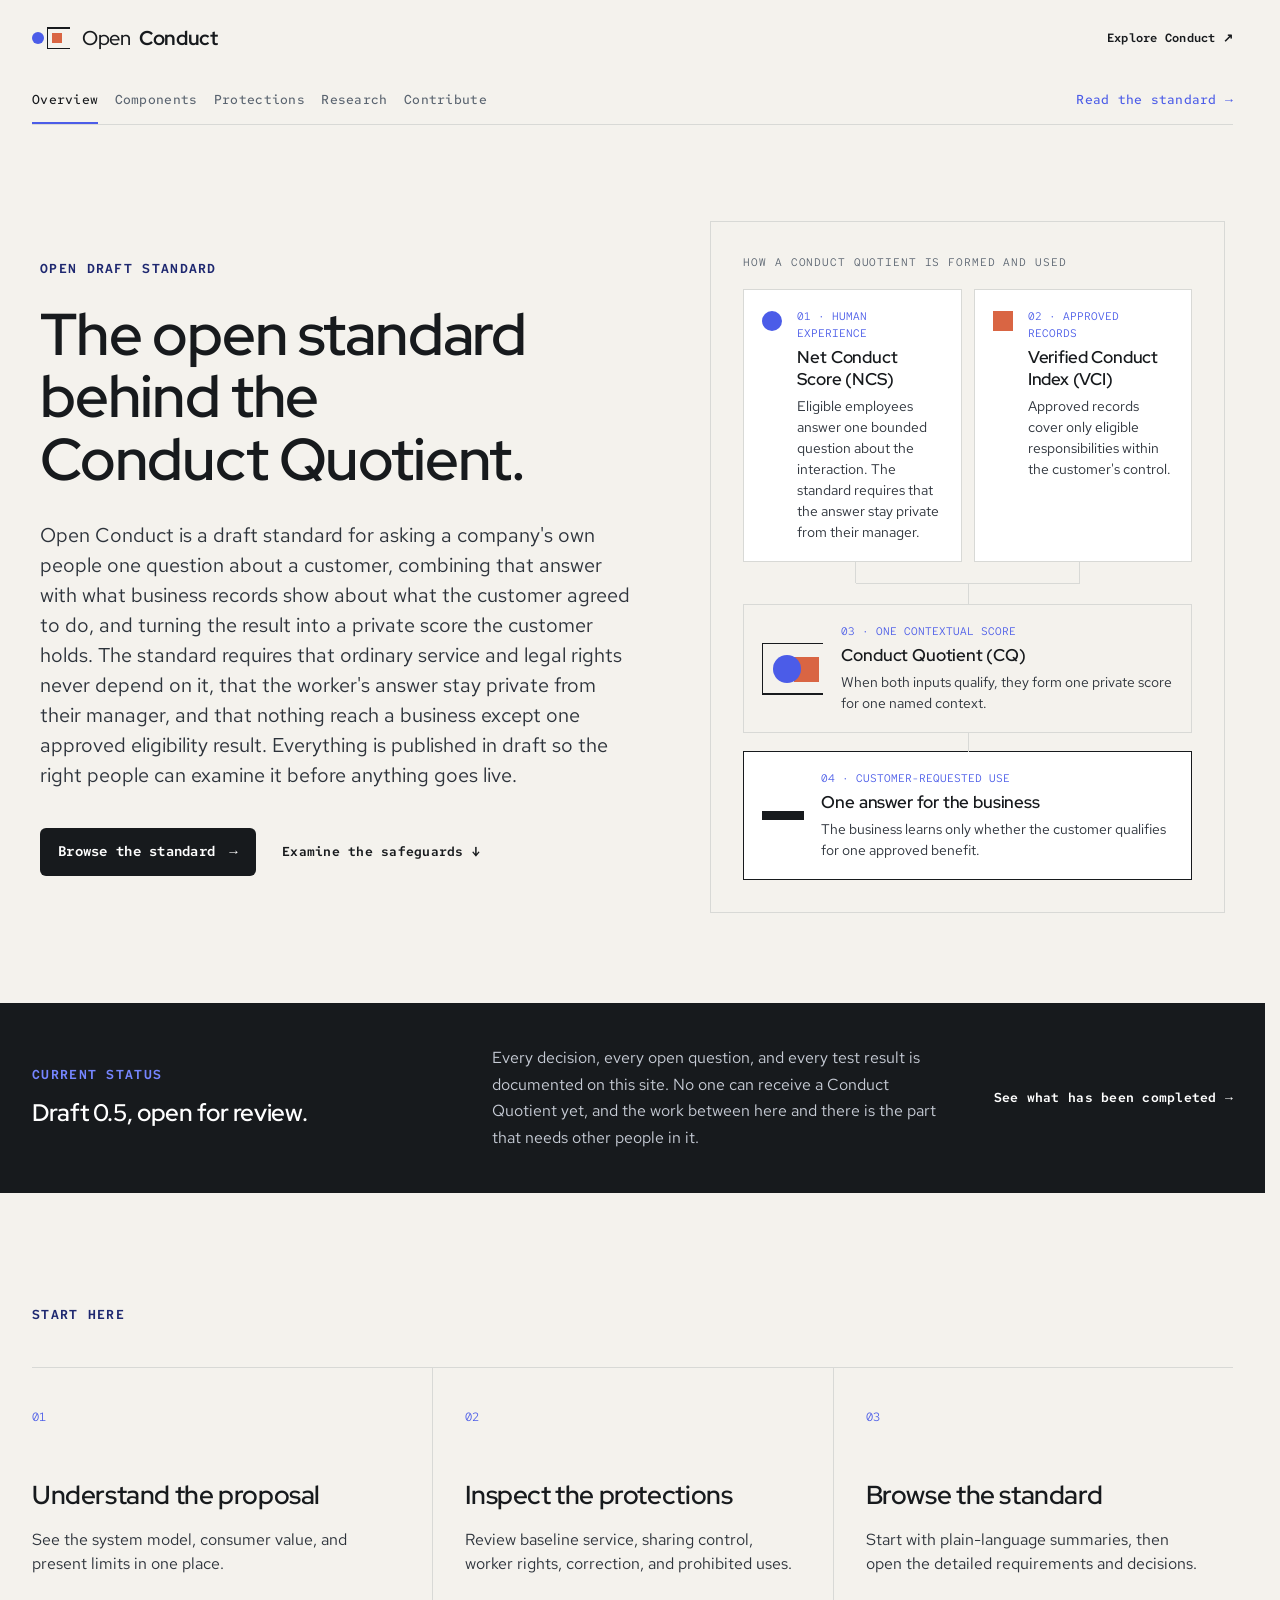
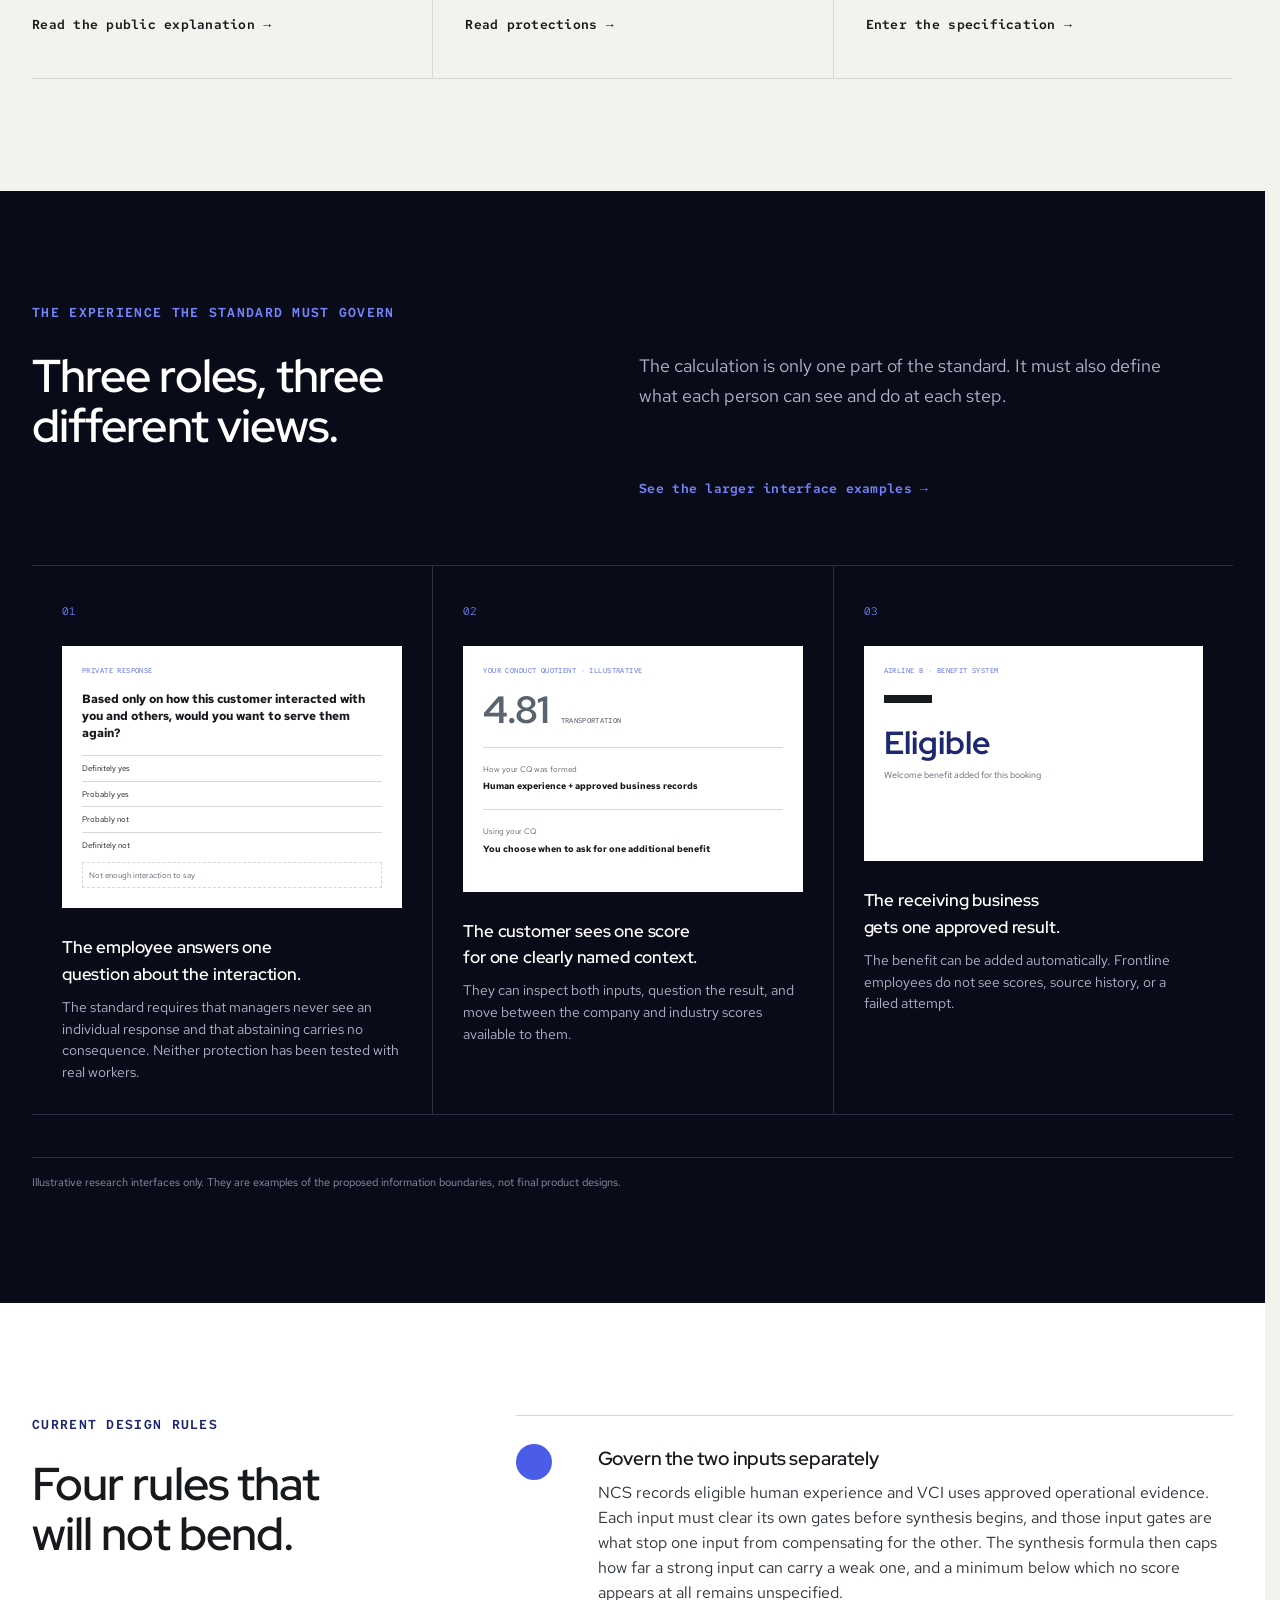
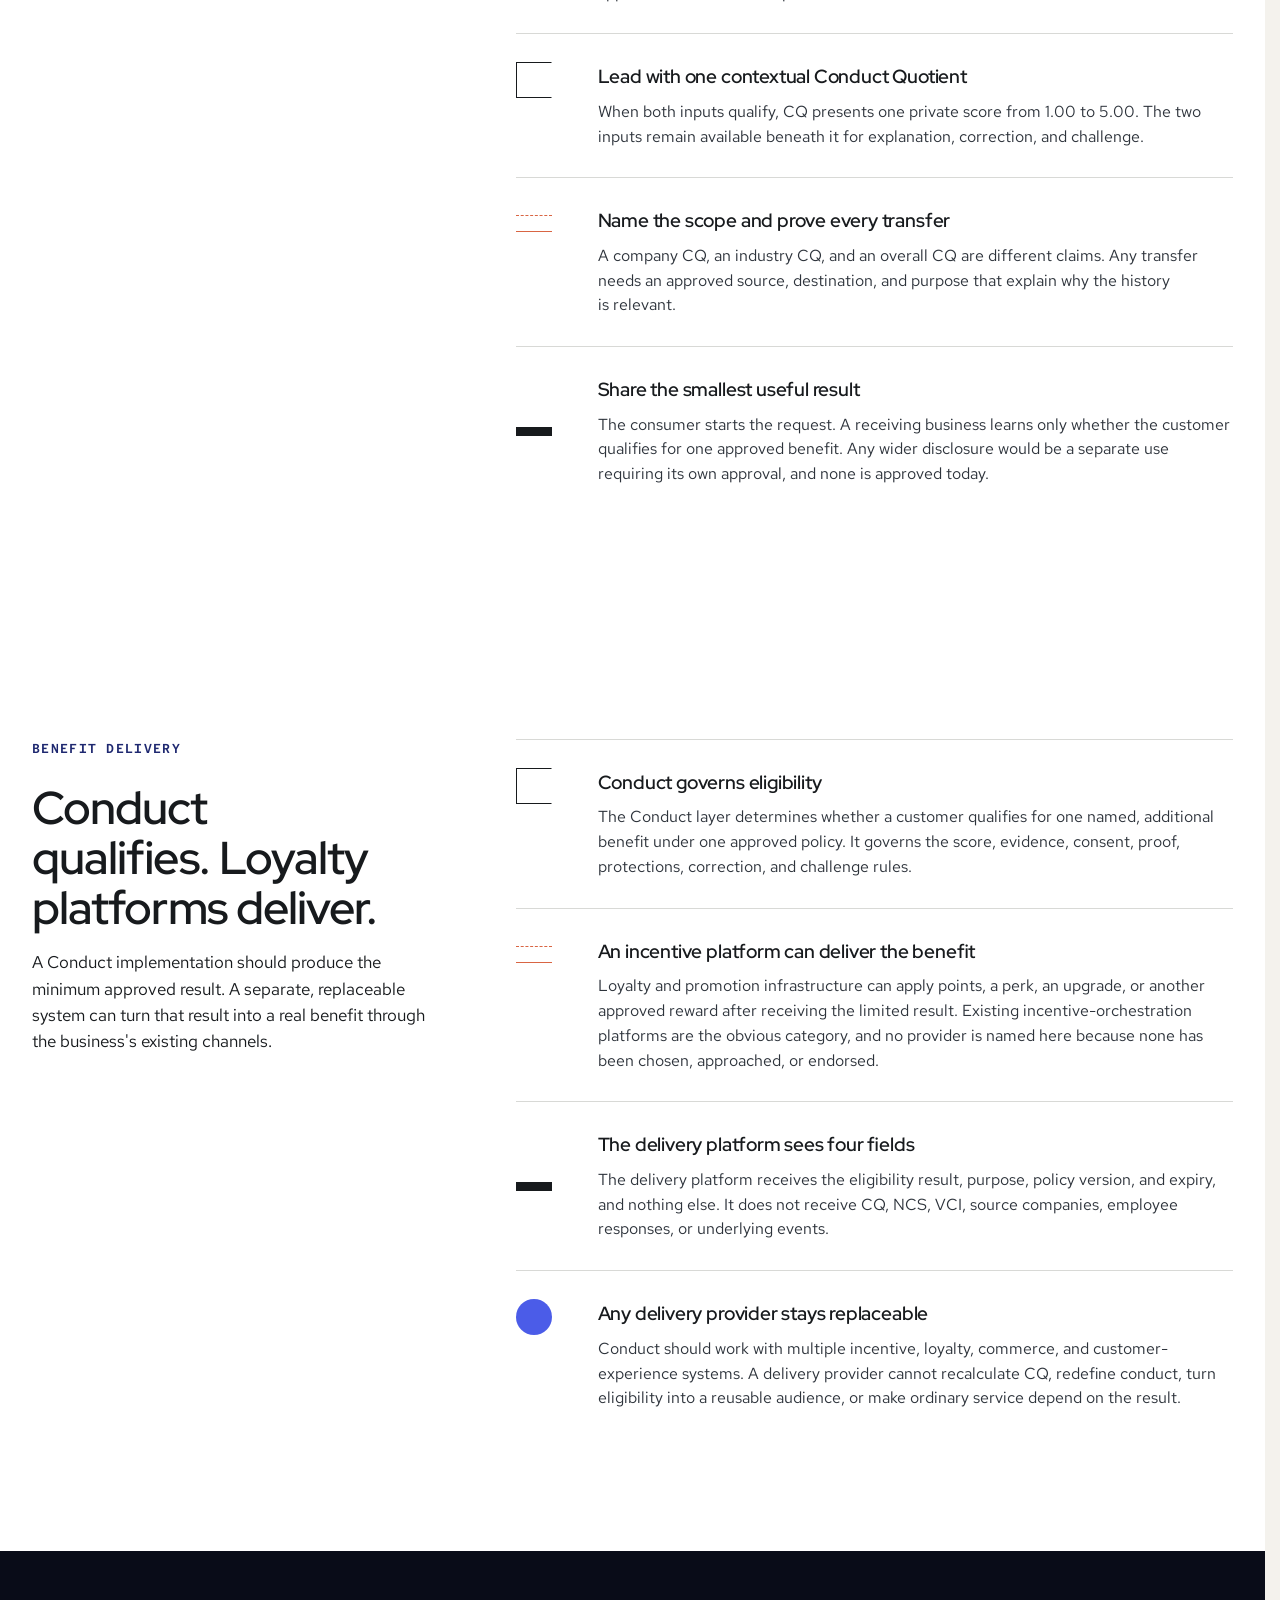
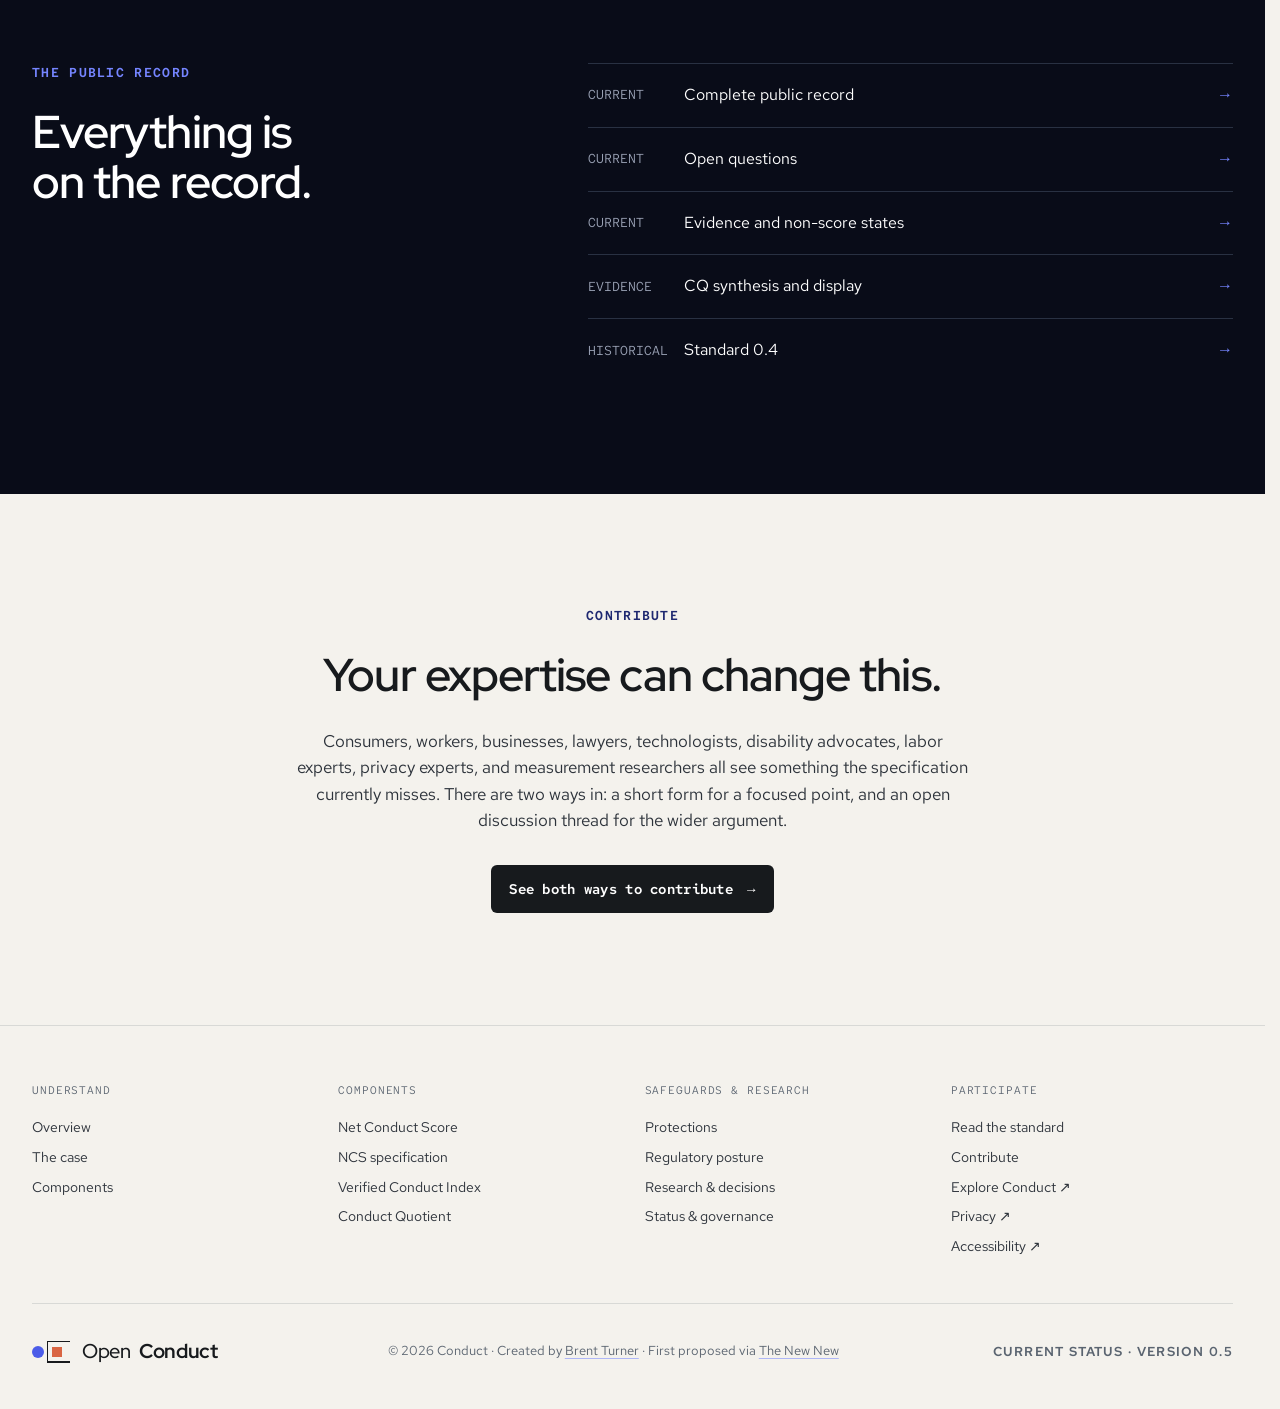
==== commit 5bdac4fe: "copy updates" ====
--- a/index.html
+++ b/index.html
@@ -29,7 +29,7 @@
   <meta name="twitter:description" content="Inspect the Conduct proposal, protections, decisions, evidence, open questions, and contribution process.">
   <meta name="twitter:image" content="https://openconduct.org/og.png">
   <script type="application/ld+json">
-  {"@context":"https://schema.org","@graph":[{"@type":"WebSite","@id":"https://openconduct.org/#website","url":"https://openconduct.org/","name":"Open Conduct","inLanguage":"en-US"},{"@type":"Person","@id":"https://brentturner.is/#person","name":"Brent Turner","url":"https://brentturner.is/"},{"@type":"WebPage","@id":"https://openconduct.org/#page","url":"https://openconduct.org/","name":"The Open Standard Behind the Conduct Quotient | Open Conduct","description":"Inspect the Conduct proposal, protections, decisions, evidence, open questions, and contribution process.","isPartOf":{"@id":"https://openconduct.org/#website"},"author":{"@id":"https://brentturner.is/#person"},"inLanguage":"en-US","dateModified":"2026-08-22"}]}
+  {"@context":"https://schema.org","@graph":[{"@type":"WebSite","@id":"https://openconduct.org/#website","url":"https://openconduct.org/","name":"Open Conduct","inLanguage":"en-US"},{"@type":"Person","@id":"https://brentturner.is/#person","name":"Brent Turner","url":"https://brentturner.is/"},{"@type":"WebPage","@id":"https://openconduct.org/#page","url":"https://openconduct.org/","name":"The Open Standard Behind the Conduct Quotient | Open Conduct","description":"Inspect the Conduct proposal, protections, decisions, evidence, open questions, and contribution process.","isPartOf":{"@id":"https://openconduct.org/#website"},"author":{"@id":"https://brentturner.is/#person"},"inLanguage":"en-US","dateModified":"2026-08-23"}]}
   </script>
 </head>
 <body>
@@ -50,7 +50,7 @@
       <div class="open-hero-copy">
         <p class="document-type">OPEN DRAFT STANDARD</p>
         <h1>The open standard behind the Conduct Quotient.</h1>
-        <p class="open-lead">Open Conduct is a draft standard for asking a company's own people one question about a customer, combining that answer with what business records show about what the customer agreed to do, and turning the result into a private score the customer holds. It is the Net Promoter Score question pointed the other way. The standard requires that ordinary service and legal rights never depend on it, and everything is published in draft so the right people can examine it before anything goes live.</p>
+        <p class="open-lead">Open Conduct is a draft standard for asking a company's own people one question about a customer, combining that answer with what business records show about what the customer agreed to do, and turning the result into a private score the customer holds. The standard requires that ordinary service and legal rights never depend on it, that the worker's answer stay private from their manager, and that nothing reach a business except one approved eligibility result. Everything is published in draft so the right people can examine it before anything goes live.</p>
         <div class="open-actions">
           <a class="button button-ink" href="standard/0.5/conduct-quotient/">Browse the standard <span aria-hidden="true">→</span></a><a class="text-action" href="protections/">Examine the safeguards <span aria-hidden="true">↓</span></a>
         </div>
@@ -99,7 +99,7 @@
     <section class="proposal-status">
       <div>
         <p class="document-type">CURRENT STATUS</p>
-        <h2>Draft 0.5, published in full and open for review.</h2>
+        <h2>Draft 0.5, open for review.</h2>
       </div>
       <p>Every decision, every open question, and every test result is documented on this site. No one can receive a Conduct Quotient yet, and the work between here and there is the part that needs other people in it.</p><a href="#status-detail">See what has been completed <span aria-hidden="true">→</span></a>
     </section>
@@ -126,7 +126,7 @@
     <section class="open-experience" id="experience">
       <div class="open-experience-heading">
         <p class="document-type">THE EXPERIENCE THE STANDARD MUST GOVERN</p>
-        <h2>The customer, employee, and receiving business each see something different.</h2>
+        <h2>Three roles, three different views.</h2>
         <p>The calculation is only one part of the standard. It must also define what each person can see and do at each step.</p><a href="https://conduct.is/#experience">See the larger interface examples <span aria-hidden="true">→</span></a>
       </div>
       <div class="experience-contract">
@@ -166,7 +166,7 @@
     <section class="architecture-section" id="architecture">
       <div class="architecture-heading">
         <p class="document-type">CURRENT DESIGN RULES</p>
-        <h2>Four rules that would take a structural amendment to change.</h2>
+        <h2>Four rules that will not bend.</h2>
       </div>
       <div class="architecture-list">
         <article>
@@ -202,7 +202,7 @@
     <section class="architecture-section benefit-delivery-section" id="benefit-delivery">
       <div class="architecture-heading">
         <p class="document-type">BENEFIT DELIVERY</p>
-        <h2>Conduct sets who qualifies, and a loyalty platform delivers the reward.</h2>
+        <h2>Conduct qualifies. Loyalty platforms deliver.</h2>
         <p>A Conduct implementation should produce the minimum approved result. A separate, replaceable system can turn that result into a real benefit through the business's existing channels.</p>
       </div>
       <div class="architecture-list">
@@ -239,7 +239,7 @@
     <section class="open-record" id="research">
       <div>
         <p class="document-type">THE PUBLIC RECORD</p>
-        <h2>Every decision, open question, and test result on record.</h2>
+        <h2>Everything is on the record.</h2>
       </div>
       <div class="record-links">
         <a href="library/"><span>Current</span> Complete public record <b>→</b></a><a href="standard/0.5/conduct-quotient/#open-questions"><span>Current</span> Open questions <b>→</b></a><a href="standard/0.5/conduct-quotient/#sufficiency"><span>Current</span> Evidence and non-score states <b>→</b></a><a href="standard/0.5/conduct-quotient/#representation"><span>Evidence</span> CQ synthesis and display <b>→</b></a><a href="standard/0.4/conduct-quotient/"><span>Historical</span> Standard 0.4 <b>→</b></a>
@@ -247,7 +247,7 @@
     </section>
     <section class="open-contribute" id="contribute">
       <p class="document-type">CONTRIBUTE</p>
-      <h2>This is the stage where outside expertise changes the design.</h2>
+      <h2>Your expertise can change this.</h2>
       <p>Consumers, workers, businesses, lawyers, technologists, disability advocates, labor experts, privacy experts, and measurement researchers all see something the specification currently misses. There are two ways in: a short form for a focused point, and an open discussion thread for the wider argument.</p><a class="button button-ink" href="contribute/">See both ways to contribute <span aria-hidden="true">→</span></a>
     </section>
     <footer class="open-footer" id="status-detail">
@@ -277,6 +277,8 @@
           <a href="standard/0.5/conduct-quotient/">Read the standard</a>
           <a href="contribute/">Contribute</a>
           <a href="https://conduct.is/" target="_blank" rel="noopener noreferrer">Explore Conduct <span aria-hidden="true">↗</span></a>
+          <a href="https://conduct.is/privacy/" target="_blank" rel="noopener noreferrer">Privacy <span aria-hidden="true">↗</span></a>
+          <a href="https://conduct.is/accessibility/" target="_blank" rel="noopener noreferrer">Accessibility <span aria-hidden="true">↗</span></a>
         </div>
       </nav>
       <div class="footer-meta">
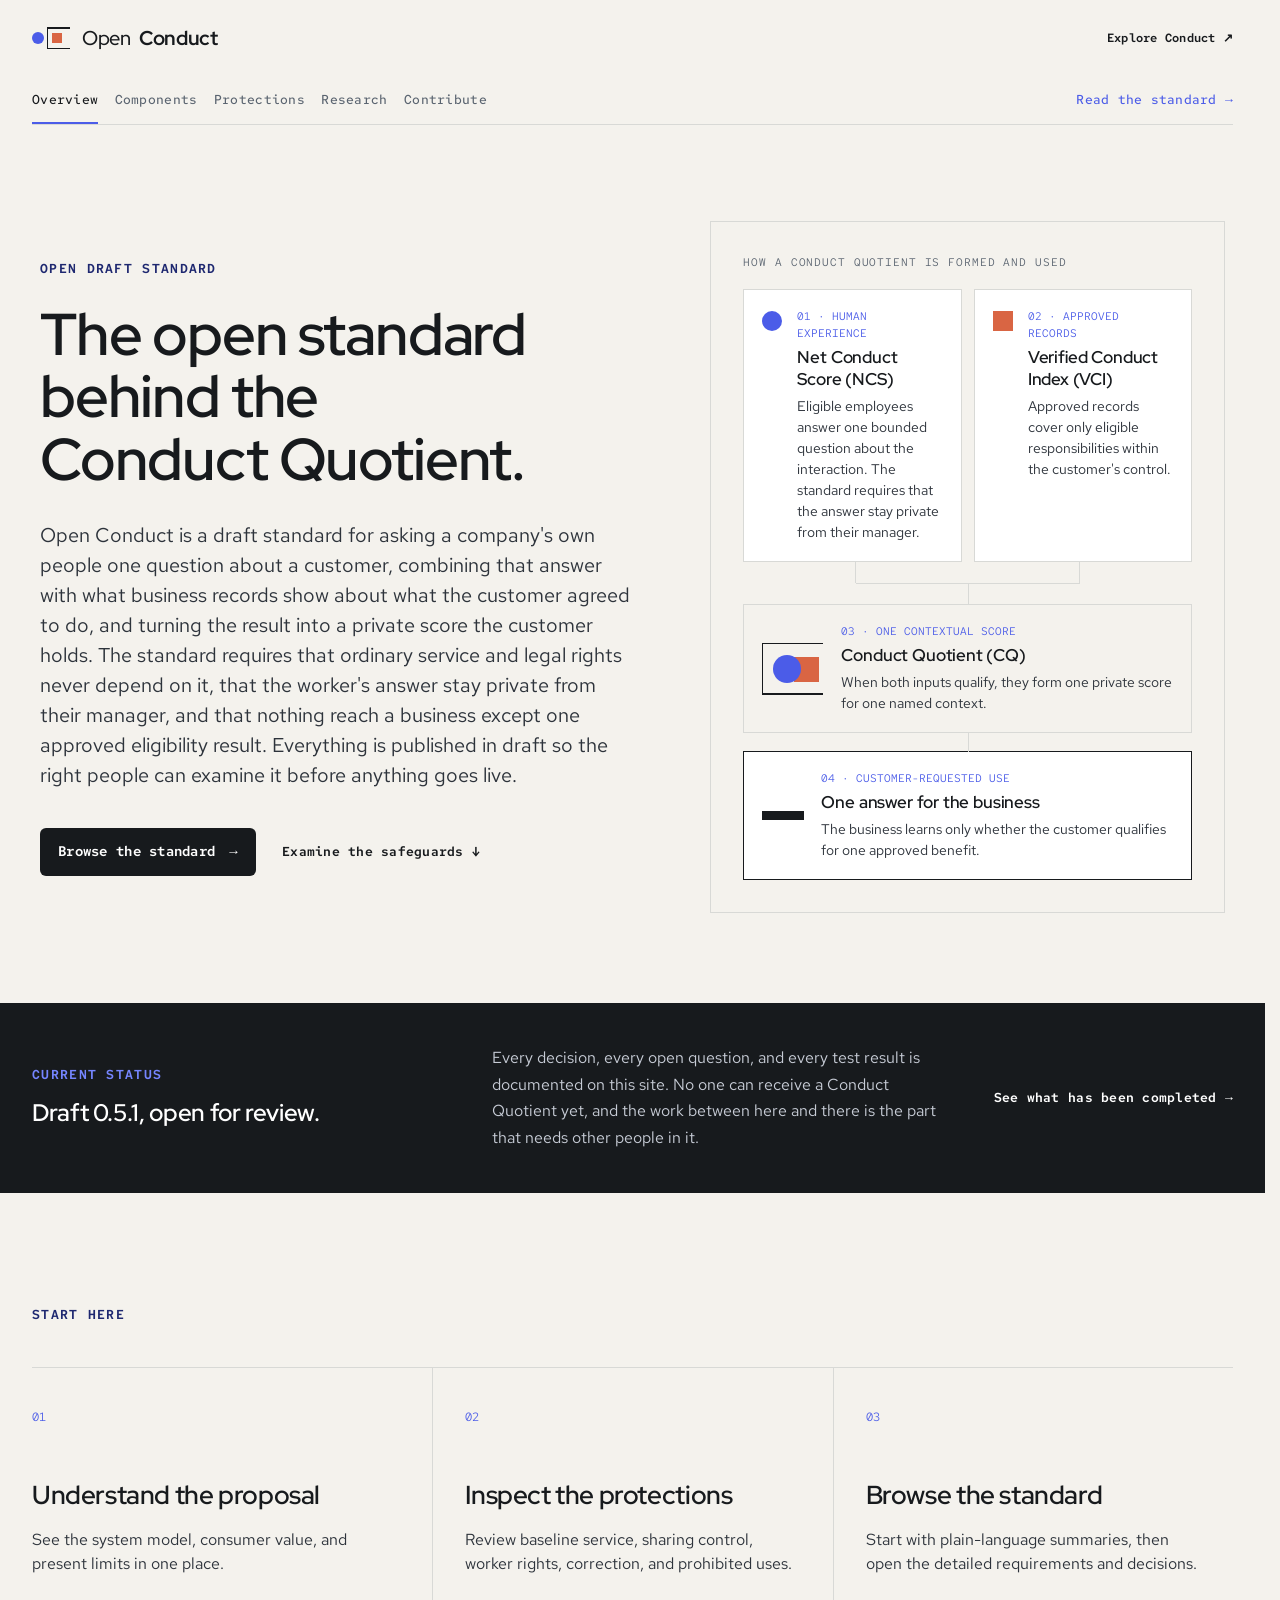
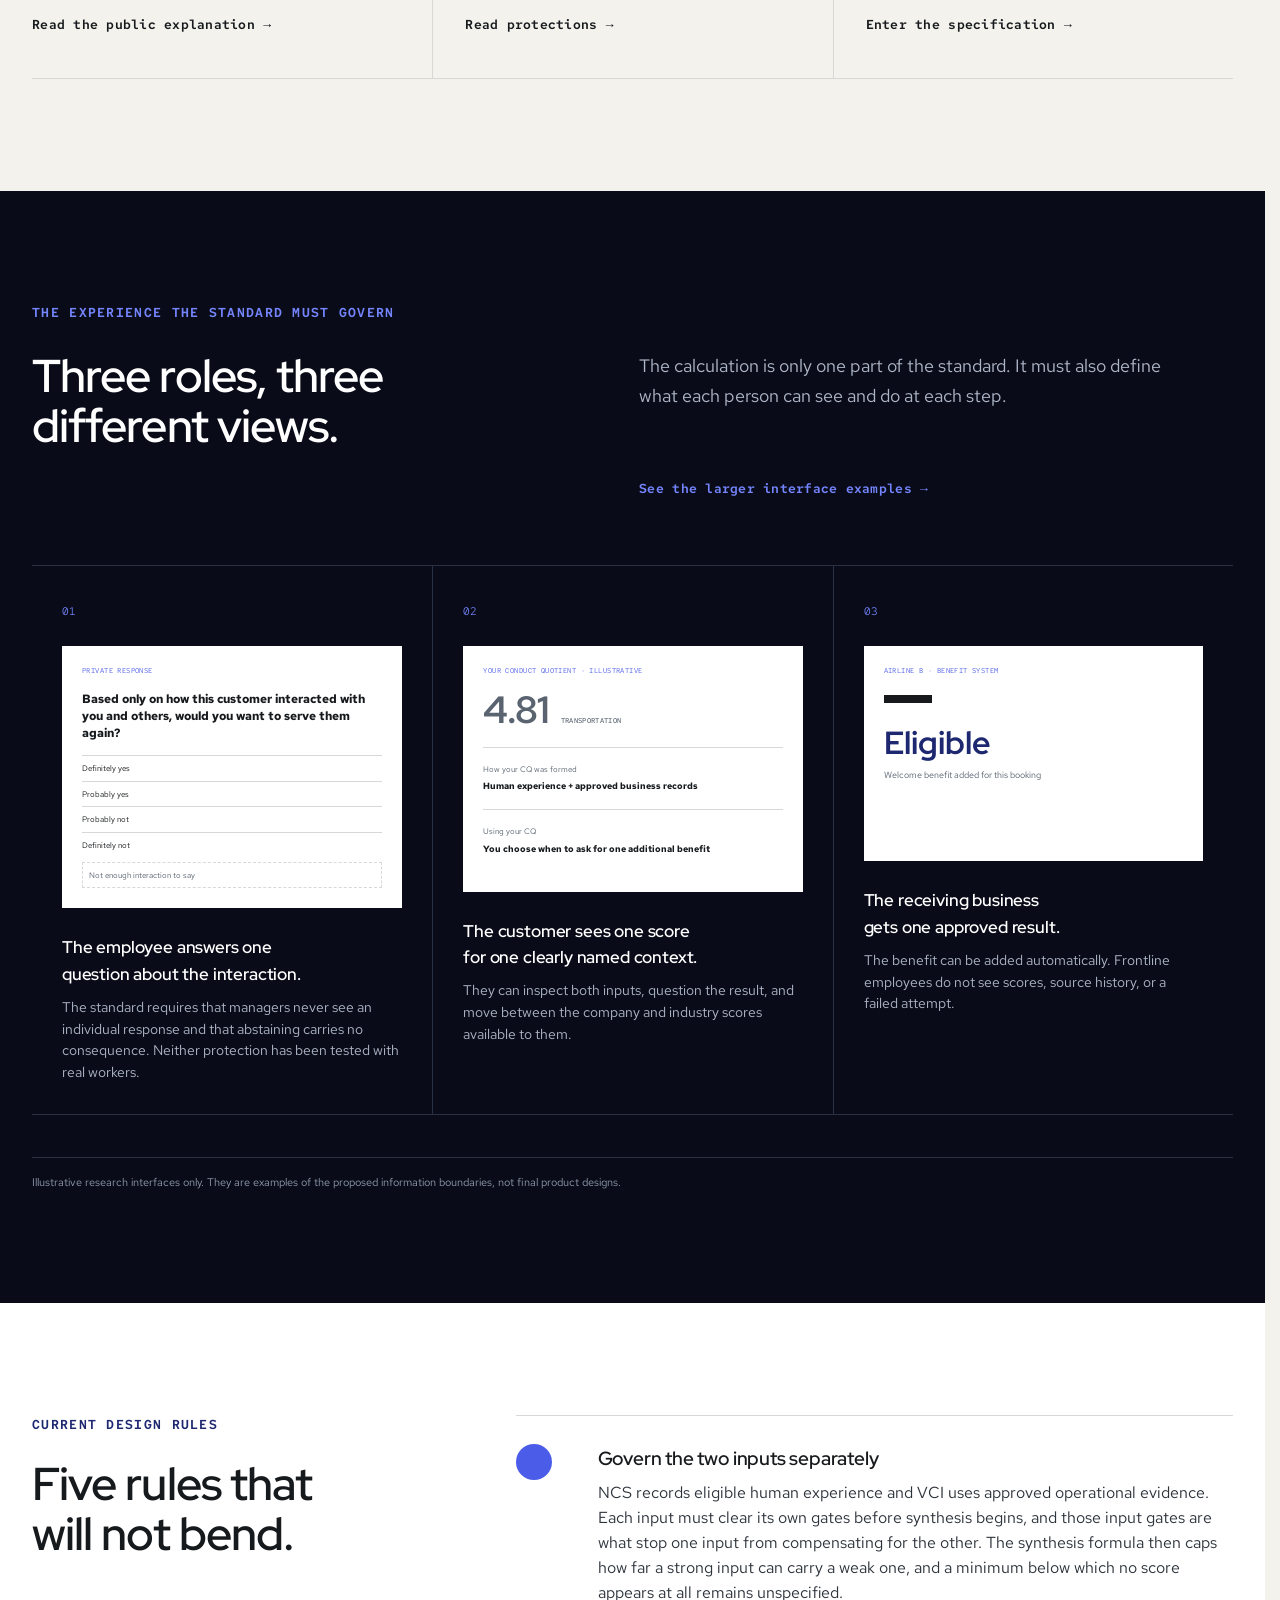
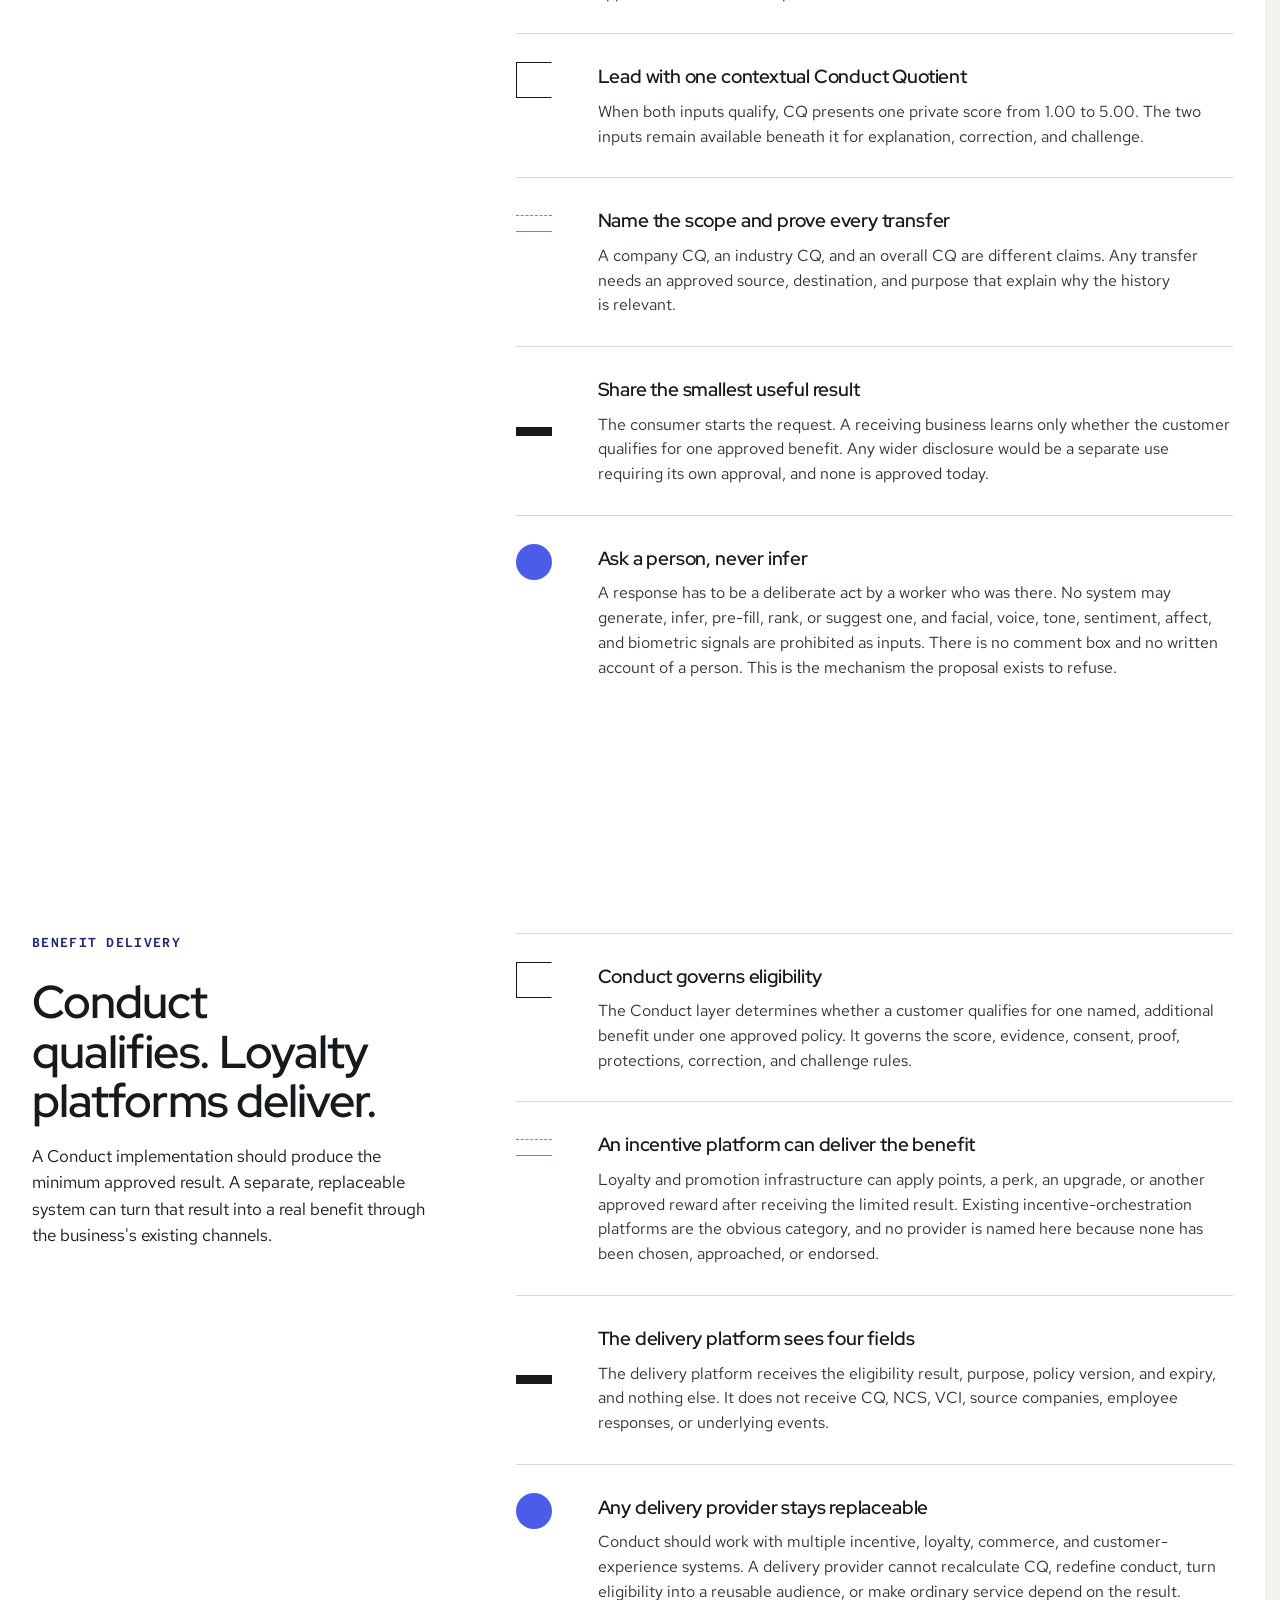
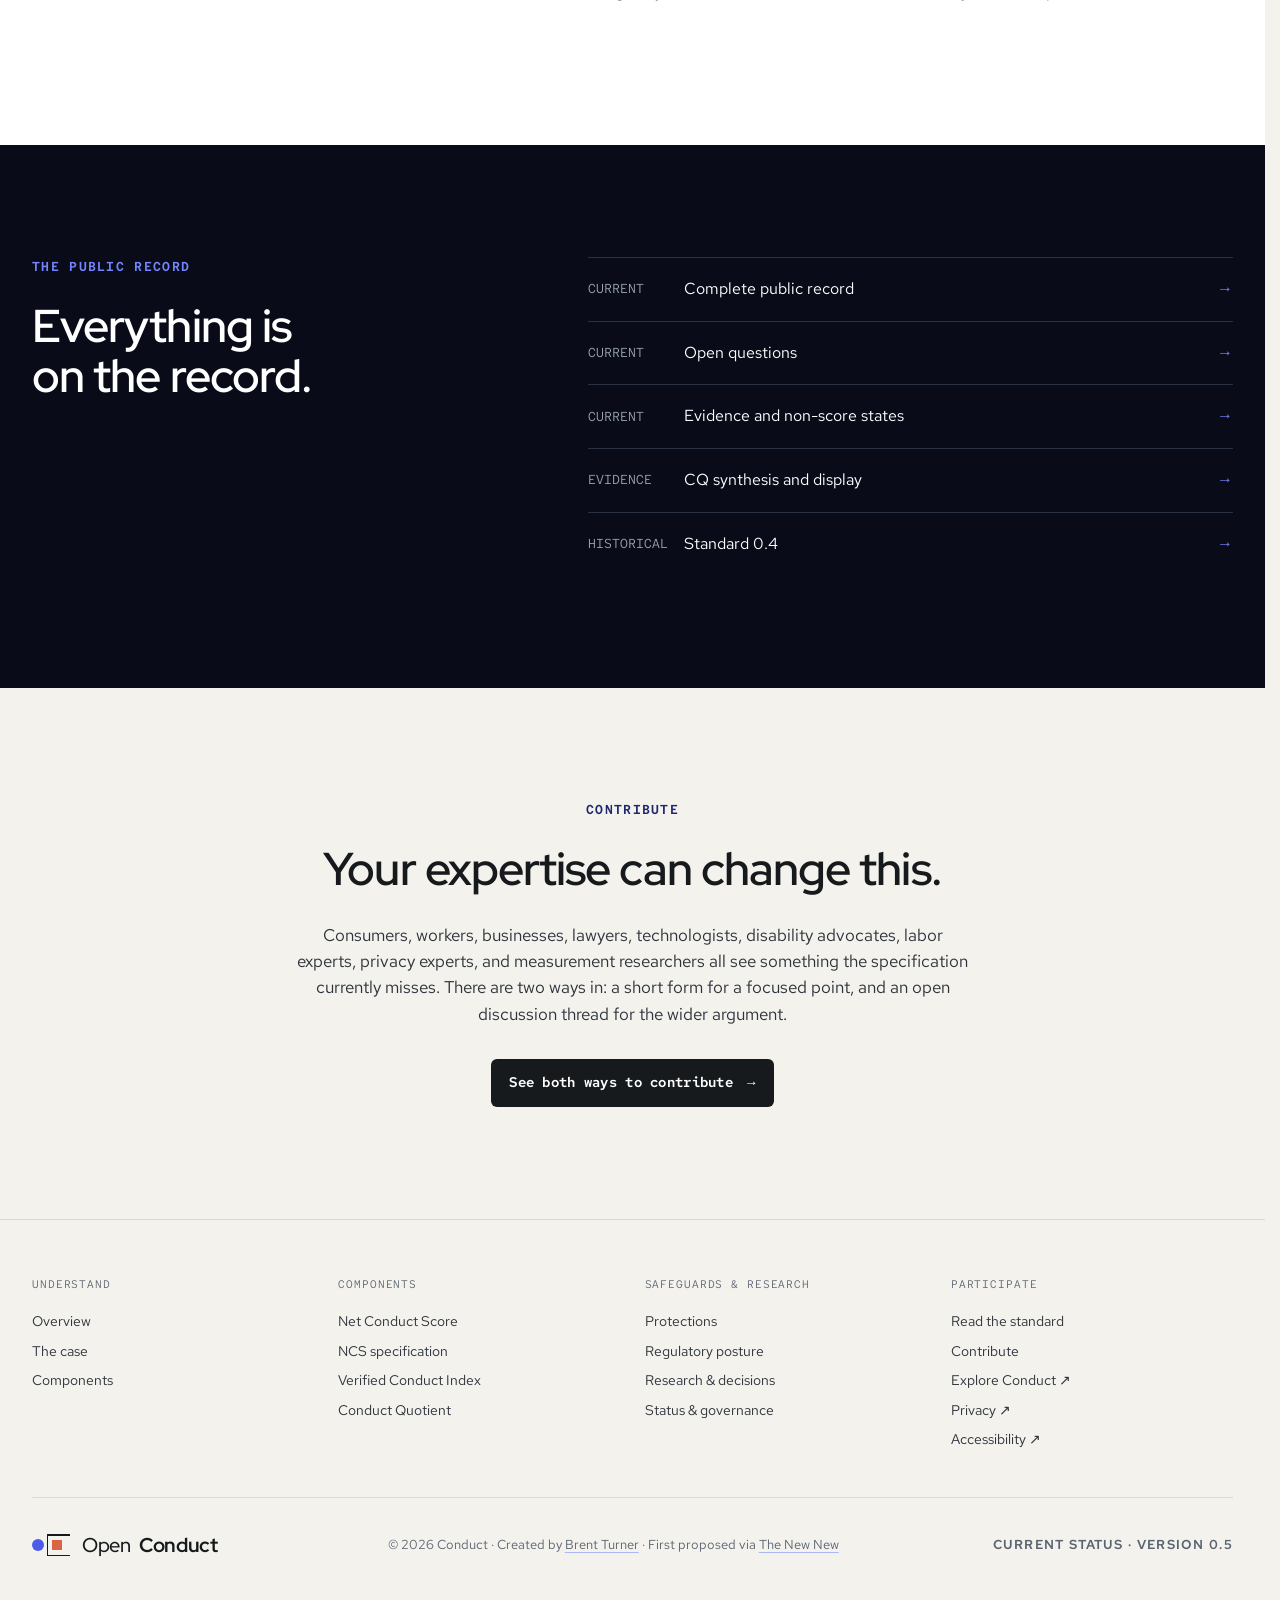
==== commit e5ea0c3c: "more content updates" ====
--- a/index.html
+++ b/index.html
@@ -99,7 +99,7 @@
     <section class="proposal-status">
       <div>
         <p class="document-type">CURRENT STATUS</p>
-        <h2>Draft 0.5, open for review.</h2>
+        <h2>Draft 0.5.1, open for review.</h2>
       </div>
       <p>Every decision, every open question, and every test result is documented on this site. No one can receive a Conduct Quotient yet, and the work between here and there is the part that needs other people in it.</p><a href="#status-detail">See what has been completed <span aria-hidden="true">→</span></a>
     </section>
@@ -166,7 +166,7 @@
     <section class="architecture-section" id="architecture">
       <div class="architecture-heading">
         <p class="document-type">CURRENT DESIGN RULES</p>
-        <h2>Four rules that will not bend.</h2>
+        <h2>Five rules that will not bend.</h2>
       </div>
       <div class="architecture-list">
         <article>
@@ -195,6 +195,13 @@
           <div>
             <h3>Share the smallest useful result</h3>
             <p>The consumer starts the request. A receiving business learns only whether the customer qualifies for one approved benefit. Any wider disclosure would be a separate use requiring its own approval, and none is approved today.</p>
+          </div>
+        </article>
+        <article>
+          <span class="architecture-symbol symbol-circle" aria-hidden="true"></span>
+          <div>
+            <h3>Ask a person, never infer</h3>
+            <p>A response has to be a deliberate act by a worker who was there. No system may generate, infer, pre-fill, rank, or suggest one, and facial, voice, tone, sentiment, affect, and biometric signals are prohibited as inputs. There is no comment box and no written account of a person. This is the mechanism <a href="case-for-conduct/#ask-not-infer">the proposal exists to refuse</a>.</p>
           </div>
         </article>
       </div>
